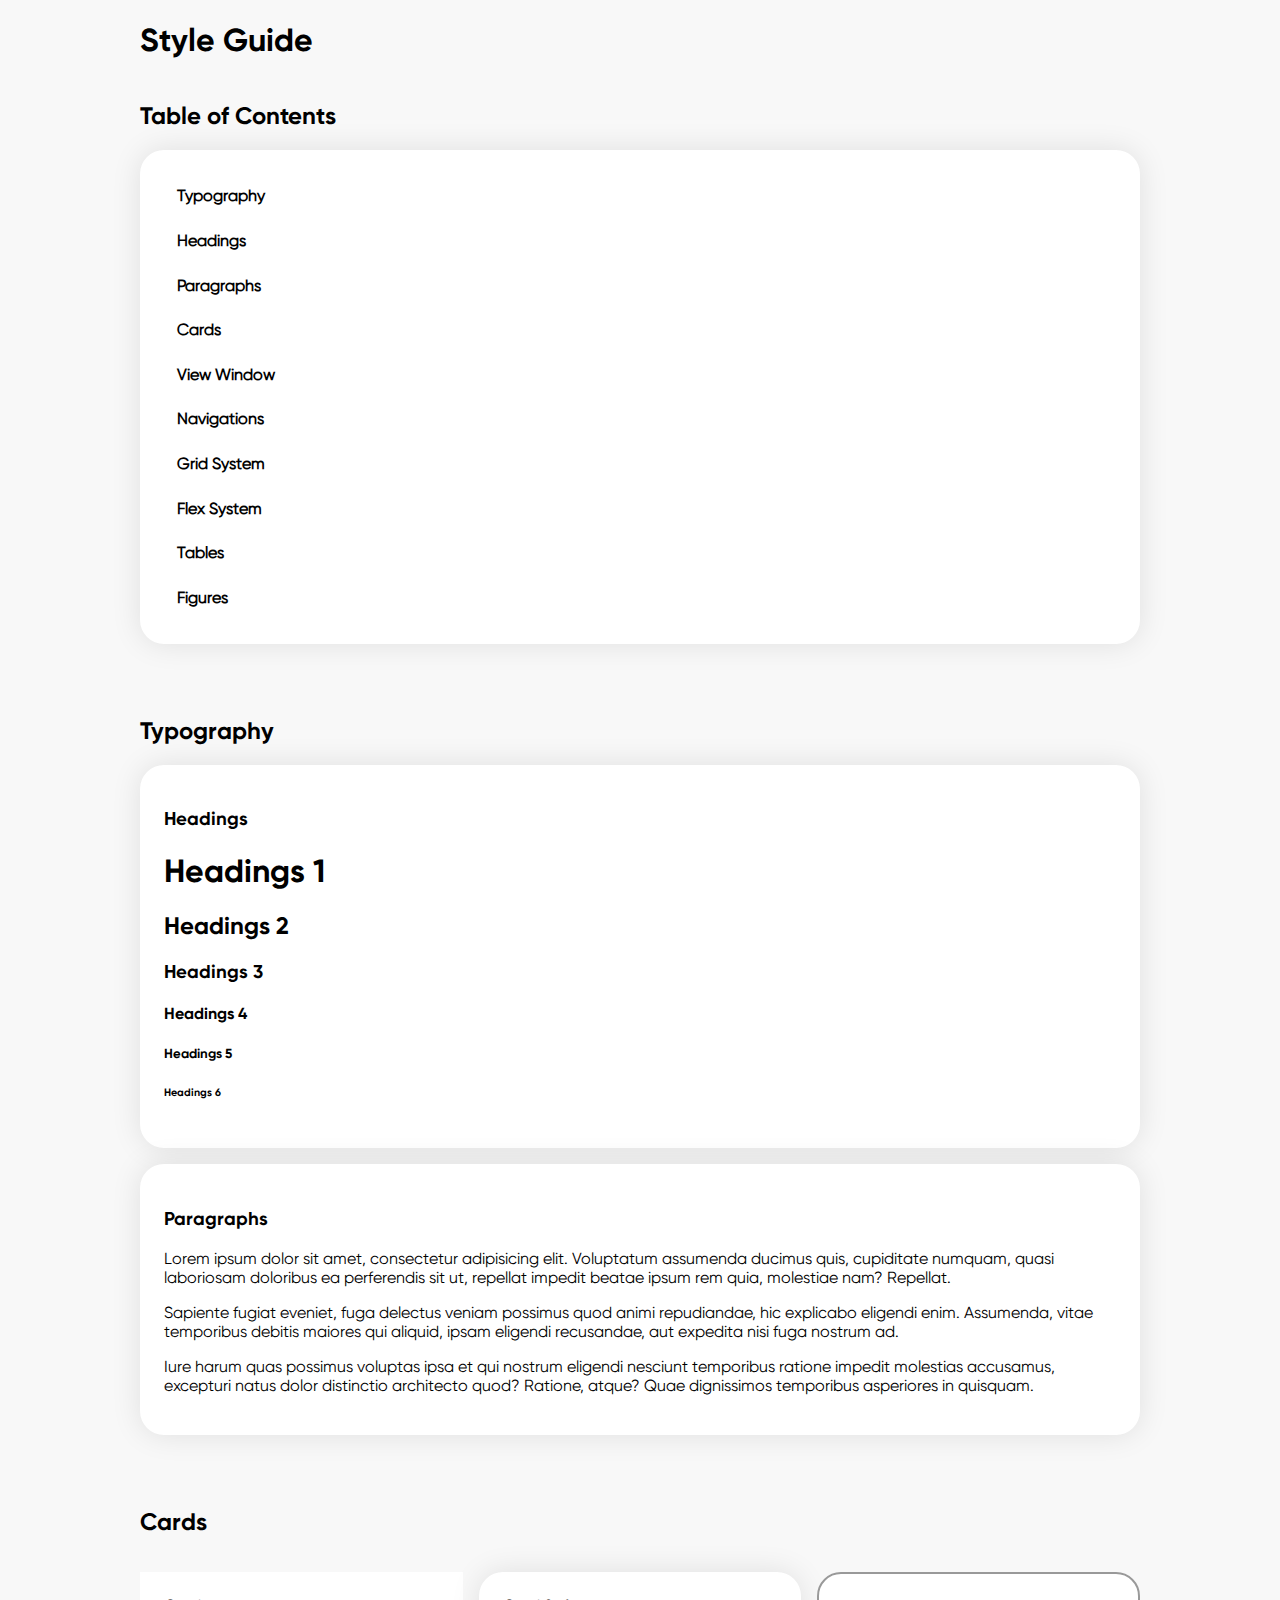
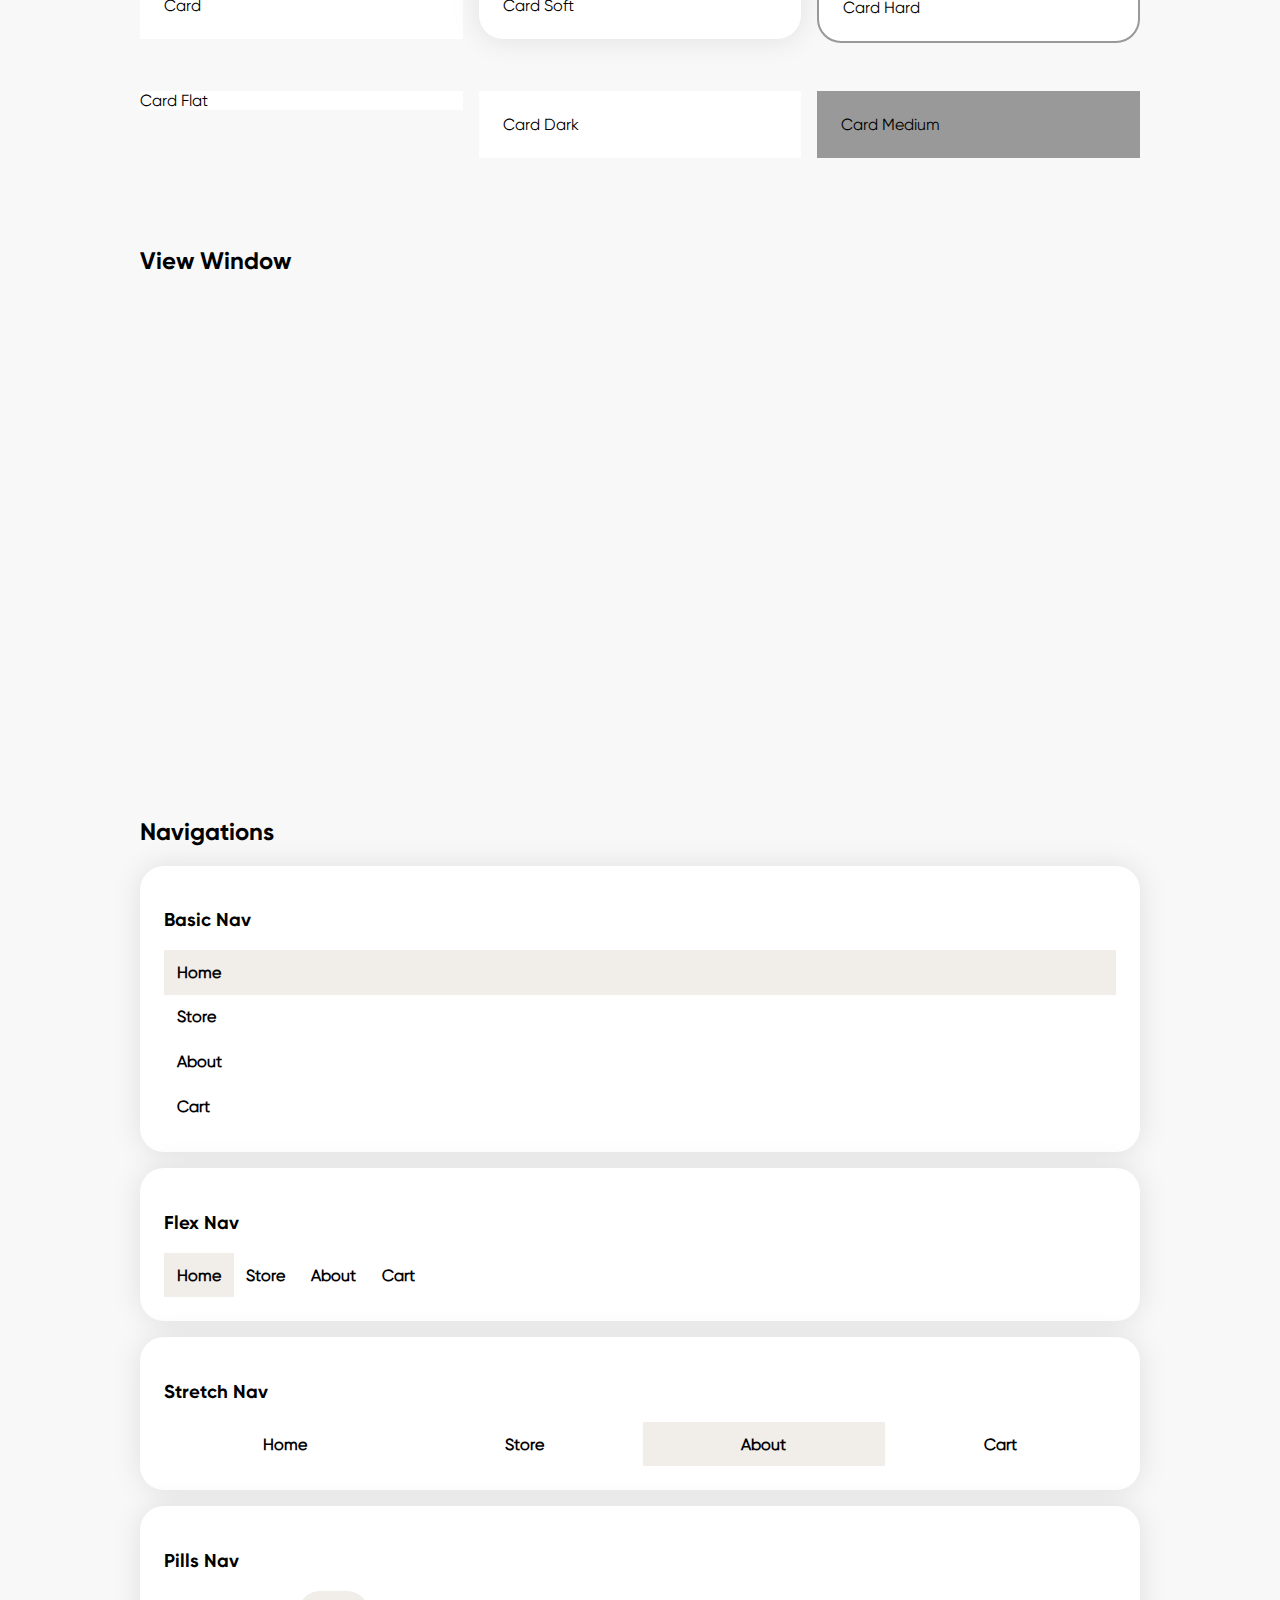
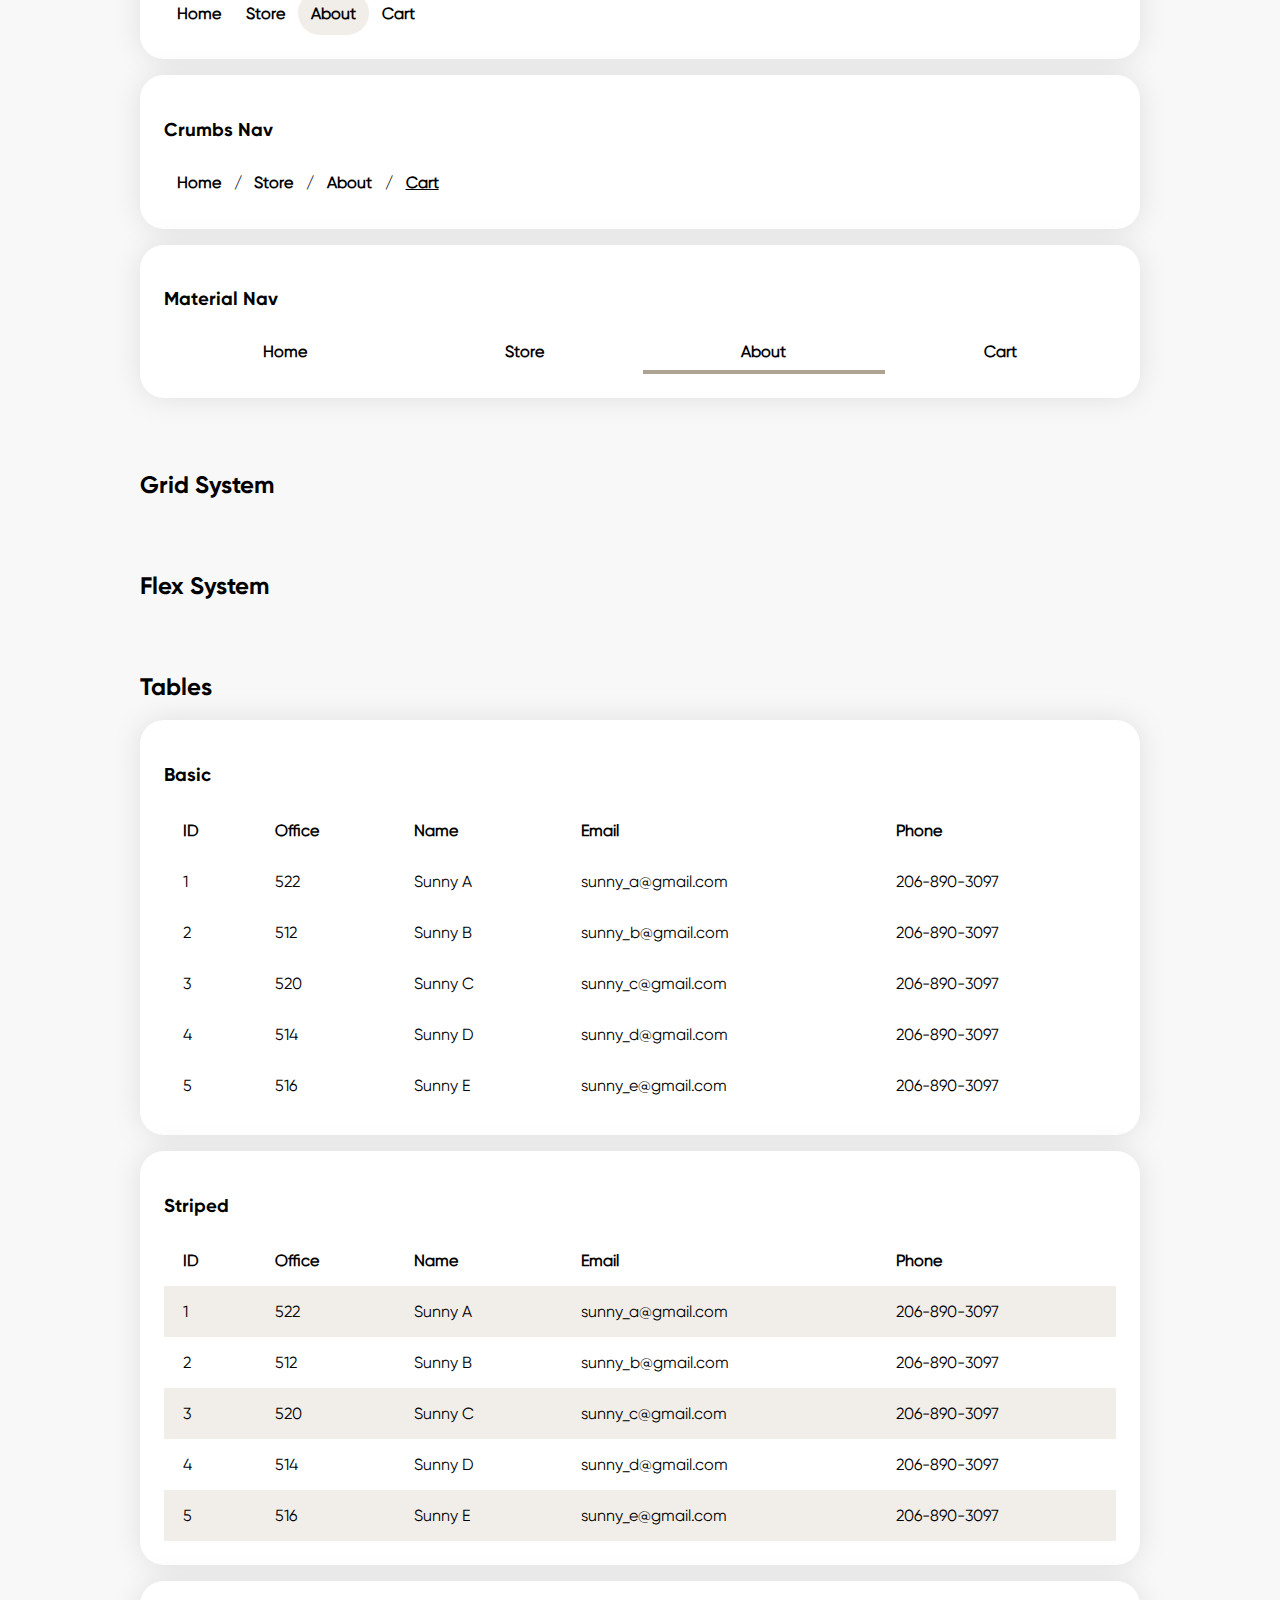
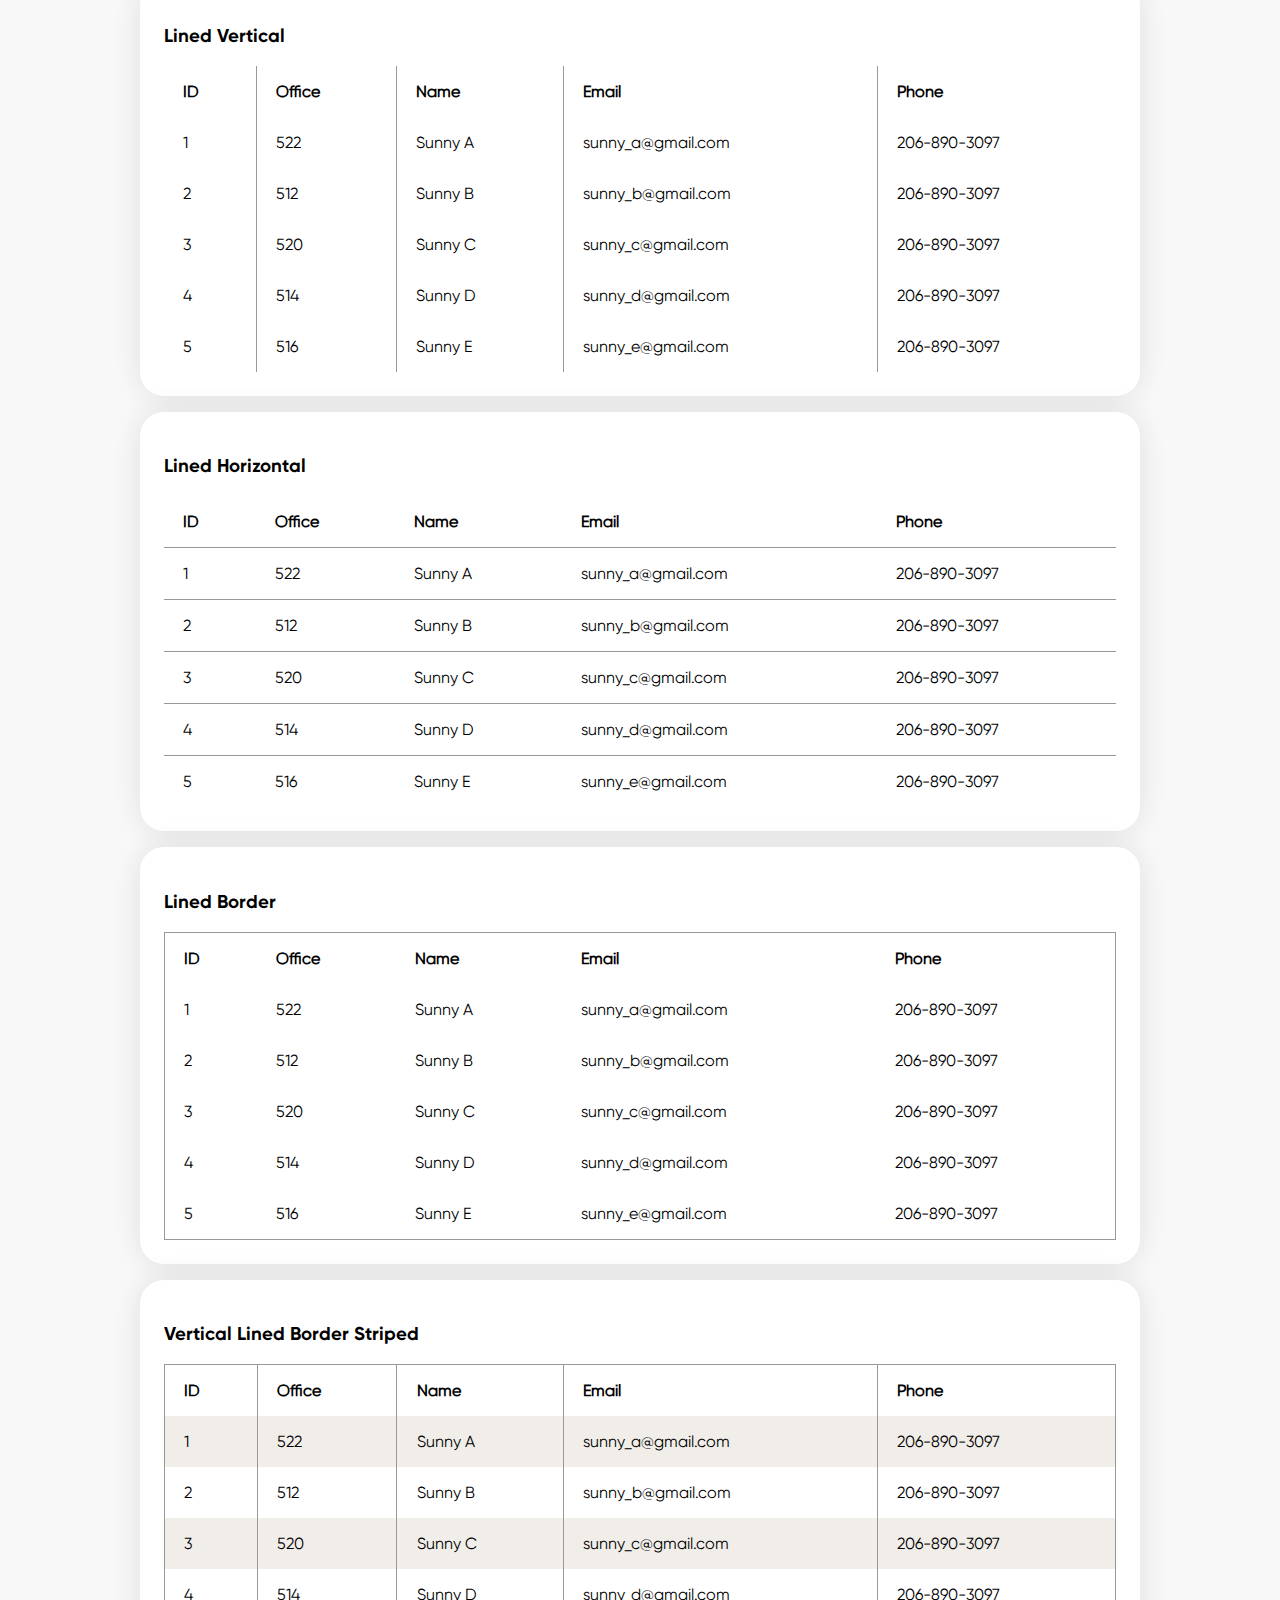
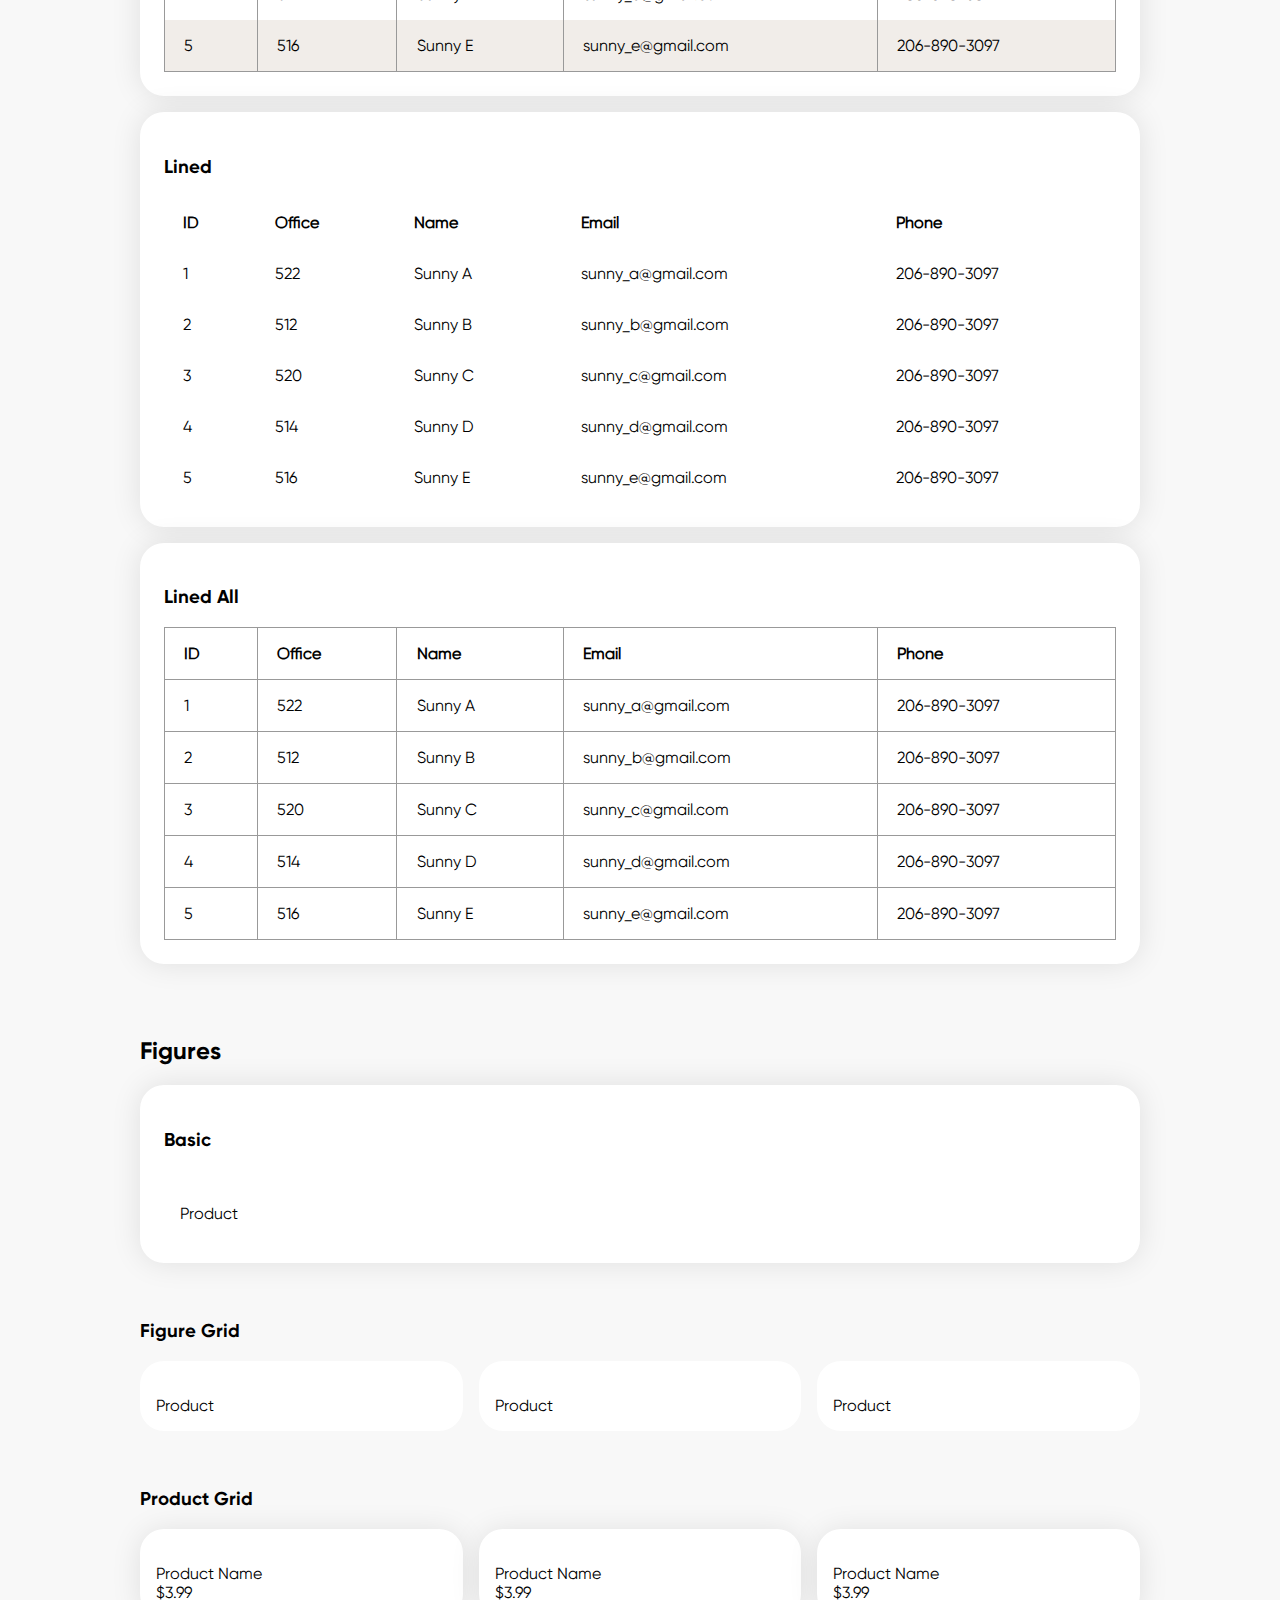
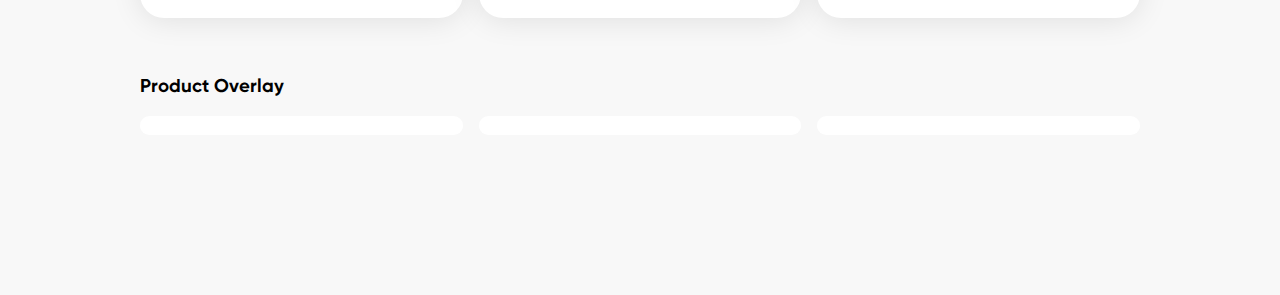
==== styleguide/index.html @ a8aa411f "commit" ====
<!DOCTYPE html>
<html lang="en">
<head>
	<meta charset="UTF-8">
	<meta name="viewport" content="width=device-width, initial-scale=1.0">
	<title>Style Guide</title>
	<link rel="stylesheet" href="../lib/css/gridsystem.css">
	<link rel="stylesheet" href="../lib/css/styleguide.css">
	<link rel="stylesheet" href="../css/storetheme.css">
	
	<script src="https://code.jquery.com/jquery-3.6.0.min.js"></script>
</head>

<body>
	<header>
		<div class="container display-flex">
			<div class="flex-none">
				<h1>Style Guide</h1>
			</div>
			<div class="flex-stretch"></div>
<!-- 			<nav class="nav flex-none"> 
				<ul class="container display-flex">
					<li><a href="#tableofcontents">Table of Contents</a></li>
				</ul>
			</nav> -->
		</div>	
	</header>

	<div class="container" id="tableofcontents">
		<h2>Table of Contents</h2>
		<div class="card soft">
			<nav class="nav">
				<ul>
					<li><a href="#typography">Typography</a>
						<ul>
							<li><a href="#headings">Headings</a></li>
							<li><a href="#paragraphs">Paragraphs</a></li>
						</ul>
					</li>
					<li><a href="#cards">Cards</a></li>
					<li><a href="#viewwindow">View Window</a></li>
					<li><a href="#navigations">Navigations</a></li>
					<li><a href="#gridsystem">Grid System</a></li>
					<li><a href="#flexsystem">Flex System</a></li>
					<li><a href="#tables">Tables</a></li>
					<li><a href="#figures">Figures</a></li>
				</ul>
			</nav>
		</div>
	</div>

	<div class="container" id="typography">
		<h2 class="h2-margin">Typography</h2>
		<div class="card soft" id="headings">
			<h3>Headings</h3>
			<h1>Headings 1</h1>
			<h2>Headings 2</h2>
			<h3>Headings 3</h3>
			<h4>Headings 4</h4>
			<h5>Headings 5</h5>
			<h6>Headings 6</h6>
		</div>
		<div class="card soft" id="paragraphs">
			<h3>Paragraphs</h3>
			<p>Lorem ipsum dolor sit amet, consectetur adipisicing elit. Voluptatum assumenda ducimus quis, cupiditate numquam, quasi laboriosam doloribus ea perferendis sit ut, repellat impedit beatae ipsum rem quia, molestiae nam? Repellat.</p>
			<p>Sapiente fugiat eveniet, fuga delectus veniam possimus quod animi repudiandae, hic explicabo eligendi enim. Assumenda, vitae temporibus debitis maiores qui aliquid, ipsam eligendi recusandae, aut expedita nisi fuga nostrum ad.</p>
			<p>Iure harum quas possimus voluptas ipsa et qui nostrum eligendi nesciunt temporibus ratione impedit molestias accusamus, excepturi natus dolor distinctio architecto quod? Ratione, atque? Quae dignissimos temporibus asperiores in quisquam.</p>
		</div>
	</div>

	<div class="container" id="cards">
		<h2 class="h2-margin">Cards</h2>
		<div class="grid gap">
			<div class="col-xs-12 col-md-4">
				<div class="card">Card</div>
			</div>
			<div class="col-xs-12 col-md-4">
				<div class="card soft">Card Soft</div>
			</div>
			<div class="col-xs-12 col-md-4">
				<div class="card hard">Card Hard</div>
			</div>
			<div class="col-xs-12 col-md-4">
				<div class="card flat">Card Flat</div>
			</div>
			<div class="col-xs-12 col-md-4">
				<div class="card dark">Card Dark</div>
			</div>
			<div class="col-xs-12 col-md-4">
				<div class="card medium">Card Medium</div>
			</div>
		</div>
	</div>

	<div class="container" id="viewwindow">
		<h2 class="h2-margin">View Window</h2>
		<div class="view-window" style="background-image: url(../img/background2.jpg);"></div>
	</div>

	<div class="container" id="navigations">
		<h2 class="h2-margin">Navigations</h2>
		<script>
			const makeNav = (classes='') => {
				const links = ['Home', 'Store', 'About', 'Cart']
				let ran = Math.floor(Math.random()*links.length);
				document.write(`
					<div>
						<nav class="${classes}">
							<ul>
								${links.reduce((r, o, i)=>{
									return r+`<li class="${ran==i?'active':''}"><a href="#">${o}</a></li>`;
									},''

								)}
							</ul>
						</nav>
					</div>	
					`);
				}
		</script>

		<div class="card soft">
			<h3>Basic Nav</h3>
			<script>makeNav('nav')</script>
		</div>
		<div class="card soft">
			<h3>Flex Nav</h3>
			<script>makeNav('nav nav-flex')</script>
		</div>
		<div class="card soft">
			<h3>Stretch Nav</h3>
			<script>makeNav('nav nav-stretch')</script>
		</div>
		<div class="card soft">
			<h3>Pills Nav</h3>
			<script>makeNav('nav nav-pills')</script>
		</div>
		<div class="card soft">
			<h3>Crumbs Nav</h3>
			<script>makeNav('nav nav-crumbs')</script>
		</div>
		<div class="card soft">
			<h3>Material Nav</h3>
			<script>makeNav('nav nav-material')</script>
		</div>
		<script>
			$("#navigations a").on('click',function(e){
				e.preventDefault();
				$(this).closest("li").addClass("active")
					.siblings().removeClass("active");
			})
		</script>
	</div>

	<div class="container" id="gridsystem">
		<h2 class="h2-margin">Grid System</h2>
	</div>

	<div class="container" id="flexsystem">
		<h2 class="h2-margin">Flex System</h2>
	</div>

	<div class="container" id="tables">
		<script>
			const makeTable = (classes='') => {
				const head = ['ID', 'Office', 'Name', 'Email', 'Phone'];
				const body = [
								['522', 'Sunny A', 'sunny_a@gmail.com', '206-890-3097'], 
								['512', 'Sunny B', 'sunny_b@gmail.com', '206-890-3097'], 
								['520', 'Sunny C', 'sunny_c@gmail.com', '206-890-3097'], 
								['514', 'Sunny D', 'sunny_d@gmail.com', '206-890-3097'], 
								['516', 'Sunny E', 'sunny_e@gmail.com', '206-890-3097']
				];
				document.write(`
						<table class="${classes}">
							<thead><tr>${head.reduce((r,o)=>r+`<th>${o}</th>`,'')}</tr></thead>
							<tbody>${body.reduce((r,o,i)=>r+
								`<tr>${
									[i+1,...o].reduce((r,o)=>r+`<td>${o}</td>`,'')
								}</tr>`, ''
								)}</tbody>
						</table>
					`);
			}
		</script>
		<h2 class="h2-margin">Tables</h2>
		<div class="card soft">
			<h3>Basic</h3>
			<script>makeTable('table')</script>
		</div>
		<div class="card soft">
			<h3>Striped</h3>
			<script>makeTable('table striped')</script>
		</div>
		<div class="card soft">
			<h3>Lined Vertical</h3>
			<script>makeTable('table lined vertical')</script>
		</div>
		<div class="card soft">
			<h3>Lined Horizontal</h3>
			<script>makeTable('table lined horizontal')</script>
		</div>
		<div class="card soft">
			<h3>Lined Border</h3>
			<script>makeTable('table lined border')</script>
		</div>
		<div class="card soft">
			<h3>Vertical Lined Border Striped</h3>
			<script>makeTable('table vertical lined border striped')</script>
		</div>
		<div class="card soft">
			<h3>Lined</h3>
			<script>makeTable('table lined')</script>
		</div>
		<div class="card soft">
			<h3>Lined All</h3>
			<script>makeTable('table lined all')</script>
		</div>
	</div>

	<div class="container" id="figures">
		<h2 class="h2-margin">Figures</h2>
		<div class="card soft">
			<h3>Basic</h3>
			<figure class="figure">
				<img src="https://via.placeholder.com/400x400?text=product" alt="">
				<figcaption>Product</figcaption>
			</figure>
		</div>
 
		<h3 class="h3-margin">Figure Grid</h3>
		<div class="grid gap">
			<div class="col-xs-12 col-md-4">
				<figure class="figure">
				<img src="https://via.placeholder.com/400x400?text=product" alt="">
				<figcaption>Product</figcaption>
			</figure>
			</div>

			<div class="col-xs-12 col-md-4">
				<figure class="figure">
				<img src="https://via.placeholder.com/400x400?text=product" alt="">
				<figcaption>Product</figcaption>
			</figure>
			</div>

			<div class="col-xs-12 col-md-4">
				<figure class="figure">
				<img src="https://via.placeholder.com/400x400?text=product" alt="">
				<figcaption>Product</figcaption>
			</figure>
			</div>
		</div>

		<h3 class="h3-margin">Product Grid</h3>
		<div class="grid gap">
			<div class="col-xs-12 col-md-4">
				<figure class="figure product">
					<img src="https://via.placeholder.com/400x400?text=product" alt="">
					<figcaption>
						<div>Product Name</div>
						<div>$3.99</div>
					</figcaption>
				</figure>
			</div>
			<div class="col-xs-12 col-md-4">
				<figure class="figure product">
					<img src="https://via.placeholder.com/400x400?text=product" alt="">
					<figcaption>
						<div>Product Name</div>
						<div>$3.99</div>
					</figcaption>
				</figure>
			</div>
			<div class="col-xs-12 col-md-4">
				<figure class="figure product">
					<img src="https://via.placeholder.com/400x400?text=product" alt="">
					<figcaption>
						<div>Product Name</div>
						<div>$3.99</div>
					</figcaption>
				</figure>
			</div>
		</div>

		<h3 class="h3-margin">Product Overlay</h3>
		<div class="grid gap">
			<div class="col-xs-12 col-md-4">
				<figure class="figure product-overlay">
					<img src="https://via.placeholder.com/400x400?text=product" alt="">
					<figcaption>
						<div>
							<div>Product Name</div>
							<div>$3.99</div>
						</div>
					</figcaption>
				</figure>
			</div>

			<div class="col-xs-12 col-md-4">
				<figure class="figure product-overlay">
					<img src="https://via.placeholder.com/400x400?text=product" alt="">
					<figcaption>
						<div>
							<div>Product Name</div>
							<div>$3.99</div>
						</div>
					</figcaption>
				</figure>
			</div>

			<div class="col-xs-12 col-md-4">
				<figure class="figure product-overlay">
					<img src="https://via.placeholder.com/400x400?text=product" alt="">
					<figcaption>
						<div>
							<div>Product Name</div>
							<div>$3.99</div>
						</div>
					</figcaption>
				</figure>
			</div>
		</div>

	</div>





</body>

</html>
---- lib/css/gridsystem.css ----
.grid {
	display: grid;
	grid-column: grid;
	grid-template-columns: repeat(12, 1fr);
}
	.grid.ten {
		grid-template-columns: repeat(10, 1fr);
	}
.grid.gap {
	--grid-gap: 1em;
	grid-gap: var(--grid-gap);
	gap: var(--grid-gap);
}

.card .grid > * {
	border: 1px solid black;
	padding: 1em;
}
.card .grid > .grid {
	padding: 0;
	border: none;
}
@media(min-width: 0) {
	.gap.xs-large {--grid-gap: 2em}
	.gap-xs-medium {--grid-gap: 1em}
	.gap.xs-small {--column-gap: 0.5em}

	.col-xs-0 {display: none;}
	.col-xs-1 {grid-column: span 1;}
	.col-xs-2 {grid-column: span 2;}
	.col-xs-3 {grid-column: span 3}
	.col-xs-4 {grid-column: span 4;}
	.col-xs-5 {grid-column: span 5;}
	.col-xs-6 {grid-column: span 6;}
	.col-xs-7 {grid-column: span 7;}
	.col-xs-8 {grid-column: span 8;}
	.col-xs-9 {grid-column: span 9;}
	.col-xs-10 {grid-column: span 10;}
	.col-xs-11 {grid-column: span 11;}
	.col-xs-12 {grid-column: span 12;}
}
@media(min-width: 380px) {
	.gap.sm-large {--grid-gap: 2em}
	.gap-sm-medium {--grid-gap: 1em}
	.gap.sm-small {--column-gap: 0.5em}

	.col-sm-0 {display: none;}
	.col-sm-1 {grid-column: span 1;}
	.col-sm-2 {grid-column: span 2;}
	.col-sm-3 {grid-column: span 3}
	.col-sm-4 {grid-column: span 4;}
	.col-sm-5 {grid-column: span 5;}
	.col-sm-6 {grid-column: span 6;}
	.col-sm-7 {grid-column: span 7;}
	.col-sm-8 {grid-column: span 8;}
	.col-sm-9 {grid-column: span 9;}
	.col-sm-10 {grid-column: span 10;}
	.col-sm-11 {grid-column: span 11;}
	.col-sm-12 {grid-column: span 12;}
}
@media(min-width: 550px) {
	.gap.md-large {--grid-gap: 2em}
	.gap-md-medium {--grid-gap: 1em}
	.gap.md-small {--column-gap: 0.5em}

	.col-md-0 {display: none;}
	.col-md-1 {grid-column: span 1;}
	.col-md-2 {grid-column: span 2;}
	.col-md-3 {grid-column: span 3}
	.col-md-4 {grid-column: span 4;}
	.col-md-5 {grid-column: span 5;}
	.col-md-6 {grid-column: span 6;}
	.col-md-7 {grid-column: span 7;}
	.col-md-8 {grid-column: span 8;}
	.col-md-9 {grid-column: span 9;}
	.col-md-10 {grid-column: span 10;}
	.col-md-11 {grid-column: span 11;}
	.col-md-12 {grid-column: span 12;}
}
@media(min-width: 900px) {
	.gap.lg-large {--grid-gap: 2em}
	.gap-lg-medium {--grid-gap: 1em}
	.gap.lg-small {--column-gap: 0.5em}

	.col-lg-0 {display: none;}
	.col-lg-1 {grid-column: span 1;}
	.col-lg-2 {grid-column: span 2;}
	.col-lg-3 {grid-column: span 3}
	.col-lg-4 {grid-column: span 4;}
	.col-lg-5 {grid-column: span 5;}
	.col-lg-6 {grid-column: span 6;}
	.col-lg-7 {grid-column: span 7;}
	.col-lg-8 {grid-column: span 8;}
	.col-lg-9 {grid-column: span 9;}
	.col-lg-10 {grid-column: span 10;}
	.col-lg-11 {grid-column: span 11;}
	.col-lg-12 {grid-column: span 12;}
}
@media(min-width: 1200px) {
	.gap.xl-large {--grid-gap: 2em}
	.gap-xl-medium {--grid-gap: 1em}
	.gap.xl-small {--column-gap: 0.5em}

	.col-xl-0 {display: none;}
	.col-xl-1 {grid-column: span 1;}
	.col-xl-2 {grid-column: span 2;}
	.col-xl-3 {grid-column: span 3}
	.col-xl-4 {grid-column: span 4;}
	.col-xl-5 {grid-column: span 5;}
	.col-xl-6 {grid-column: span 6;}
	.col-xl-7 {grid-column: span 7;}
	.col-xl-8 {grid-column: span 8;}
	.col-xl-9 {grid-column: span 9;}
	.col-xl-10 {grid-column: span 10;}
	.col-xl-11 {grid-column: span 11;}
	.col-xl-12 {grid-column: span 12;}
}
---- lib/css/styleguide.css ----
/* CSS RESET */
:root {
	--color-neutral-light: #eee;
	--color-neutral-medium: #999;
	--color-neutral-dark: #555;

	--color-main-light: #F1EDE9;
	--color-main-medium: #AEA392;
	--color-main-dark: #29282D;

	--color-black: #000;
	--color-white: #fff;

	--header-height: 3rem;
	--spacing: 1rem;

	--font-regular: "Gilroy Regular", Arial, sans-serif;
	--font-medium: "Gilroy Medium", Arial, sans-serif;
	--font-bold: "Gilroy Bold", Arial, sans-serif;
}
@font-face {
    font-family: "Gilroy Bold";
    src: url("../../fonts/gilroy/gilroy_bold.otf"); 
}
@font-face {
    font-family: "Gilroy Medium";
    src: url("../../fonts/gilroy/gilroy_medium.otf"); 
}
@font-face {
    font-family: "Gilroy Regular";
    src: url("../../fonts/gilroy/gilroy_regular.otf"); 
}
*, *::after, *::before { 
	box-sizing: border-box;
}
body {
	margin: 0 0 10em 0;
	font-size: 100%;
	font-family: var(--font-regular);
}

h1, h2, h3, h4, h5, h6 {
	font-family: var(--font-bold);
}

.h2-margin {
	margin-top: 3em;
}

.h3-margin {
	margin-top: 3em;
}

a {
	color: inherit;
	font-weight: 700;
	text-decoration: none;
}
a:hover {
	text-decoration: underline;
}

/* LAYOUT CLASSES */

.text-center {
	text-align: center;
}

.container {
	width: 1000px;
	margin-right: auto;
	margin-left: auto;
}
.display-flex {
	display: flex;
}
.display-inline-flex {
	display: inline-flex;
}
.display-block {
	display: block;
}
.display-inline-block {
	display: inline-block;
}
.flex-strectch {
	flex: 1 1 auto;
}
.flex-none {
	flex: none;
}
.flex-align-center {
	align-items: center;
}
.flex-justify-center {
	justify-content: center;
}
.nav ul li a {
	padding: 0.8em;
}
#tableofcontents nav ul li a {
	border-radius: 2em;
}
.last-paragraph {
	margin-bottom: 3em;
}

/* SMALL CLASSES */

.media-image {
	max-width: 100%;
	vertical-align: text-bottom;
}


/* COMPONENTS */

.nav ul {
	list-style: none;
	margin-top: 0;
	margin-bottom: 0;
	padding-left: 0;
}
	.nav a {
		display: block;
		padding: 0.2em 0.5em;
	}
	.nav a:hover {
		background-color: var(--color-main-medium);
		color: var(--color-white);
		text-decoration: none;
	}
	.nav .active a {
		background-color: var(--color-main-light);
		color: inherit;
	}
.nav-material ul,
.nav-crumbs ul,
.nav-stretch ul,
.nav-pills ul,
.nav-flex ul {
	display: flex;
}
.nav-material li,
.nav-stretch li {
	flex: 1 1 auto;
	text-align: center;
}
.nav-pills a {
	border-radius: 2em;
	padding: 0.5em 1em;
}
.nav-crumbs a {
	display: inline-block;
}
.nav-crumbs .active a ,
.nav-crumbs a:hover {
	background-color: transparent;
	color: inherit;
	text-decoration: underline;
}
.nav-crumbs li:not(:first-child)::before {
	content: '/';
}
.nav-material a {
	padding: 0..5em 1em;
	position: relative;
}
.nav-material .active a {
	background-color: transparent;
	color: inherit;
}
.nav-material a:hover {
	background-color: var(--color-main-light);
	color: inherit;
}
.nav-material a::after {
	content: '';
	position: absolute;
	bottom: 0;
	left: 0;
	width: 100%;
	height: 0;
	background-color: var(--color-main-medium);
	transition: all 0.3s;
}
.nav-material .active a::after {
	height: 4px;
}

.navbar {
	background-color: var(--color-neutral-dark);
	color: var(--color-white);
	line-height: var(--header-height);
}
	.navbar h1 {
		font-size: 1em;
		margin: 0;
		font-family: var(--font-bold);
	}
	.navbar a {
		padding: 0 0.5em;
	}

/* CARD */

.card {
	background-color: var(--color-white);
	margin-top: 1em;
	margin-bottom: 1em;
	padding: 1.5em;
	overflow: hidden;
	position: relative;
}	
	.card.soft {
		box-shadow: 0 0 30px rgba(0, 0, 0, 0.1);
		border-radius: 1.5em;
	}
	.card.hard {
		border: 2px solid var(--color-neutral-medium);
		border-radius: 1.5em;
	}
	.card.medium {
		background-color: var(--color-neutral-medium);
	}
	.card.flat {
		padding: 0;
	}
.view-window {
	height: 50vh;
	position: relative;
	overflow: hidden;
	background-size: cover;
	background-position: center;
	background-attachment: fixed;
	border-radius: 1.5em;
}
.table {
	width: 100%;
	border-collapse: collapse;
}
.table th,
.table td {
	text-align: left;
	padding: 1em 1.2em;
}
.table.striped tbody tr:nth-child(odd) {
	background-color: var(--color-main-light);
}
.table.lined.all th:not(:first-child),
.table.lined.all td:not(:first-child),
.table.lined.vertical th:not(:first-child),
.table.lined.vertical td:not(:first-child) {
	border-left: 1px solid var(--color-neutral-medium);
}
.table.lined.all tbody tr, 
.table.lined.horizontal tbody tr {
	border-top: 1px solid var(--color-neutral-medium);
}
.table.lined.all,
.table.lined.border {
	border: 1px solid var(--color-neutral-medium);
}

.figure {
	margin: 0;
	background-color: var(--color-white);
	border-radius: 1.5em;
}
.figure img {
	width: 100%;
	vertical-align: text-bottom;
	border-top-left-radius: 1.5em;
	border-top-right-radius: 1.5em;
}
.figure figcaption {
	padding: 1em;
}
---- css/storetheme.css ----
:root {
	--color-offwhite: #F8F8F8;
	--color-brown-dark: #29282D;
	--color-brown-medium: #625C60;
	--color-brown-light: #AEA392;

	--font-regular: "Gilroy Regular", Arial, sans-serif;
	--font-medium: "Gilroy Medium", Arial, sans-serif;
	--font-bold: "Gilroy Bold", Arial, sans-serif;
}
* {
	font-family: var(--font-regular);
}

body {
	background-color: var(--color-offwhite);
}

@media(max-width: 810px) {
.container {
	padding-left: 1em;
	padding-right: 1em;
}
.navbar h1 {
	padding-left: 0.5em;
}
}

@media(max-width: 400px) {
.navbar .display-flex {
	display: block;
}
.navbar .nav li {
	line-height: 1.5em;
}
}

.figure.product {
	border-radius: 1.5em;
	box-shadow: 0 2px 30px rgba(0, 0, 0, 0.1);
	overflow: hidden;
}

.product-overlay {
	position: relative;
	overflow: hidden;
	border-radius: 1.5em;
}

.product-overlay figcaption {
	position: absolute;
	top: 0;
	left: 0;
	width: 100%;
	height: 100%;
	background-color: rgba(0, 0, 0, 0.5);
	opacity: 0;
	transition: all 0.3s;
	display: flex;
	align-items: center;
	justify-content: center;
	flex-direction: column;
	padding: 0;
	color: var(--color-white);
}

.product-overlay:hover figcaption {
	opacity: 1;
}

.product-overlay .caption-body {
	background-color: #fff;
	border-radius: 0.5em;
	padding: 1em;
	transform: translateY(2em);
	transition: all 0.3s;
}

.product-overlay:hover .caption-body {
	transform: translateY(0);
}

.product-overlay img {
	transform: scale(1,1);
	transition: all 0.3s;
}

.product-overlay:hover img {
	transform: scale(1.4,1.4);
}

@media(max-width: 600px) {
.product-overlay figcaption {
	position: relative;
	display: block;
	top: initial;
	left: initial;
	width: 100%;
	height: initial;
	opacity: 1;
	background-color: initial;
}
.product-overlay .caption-body {
	transform: none;
	padding: 0;
}	
}
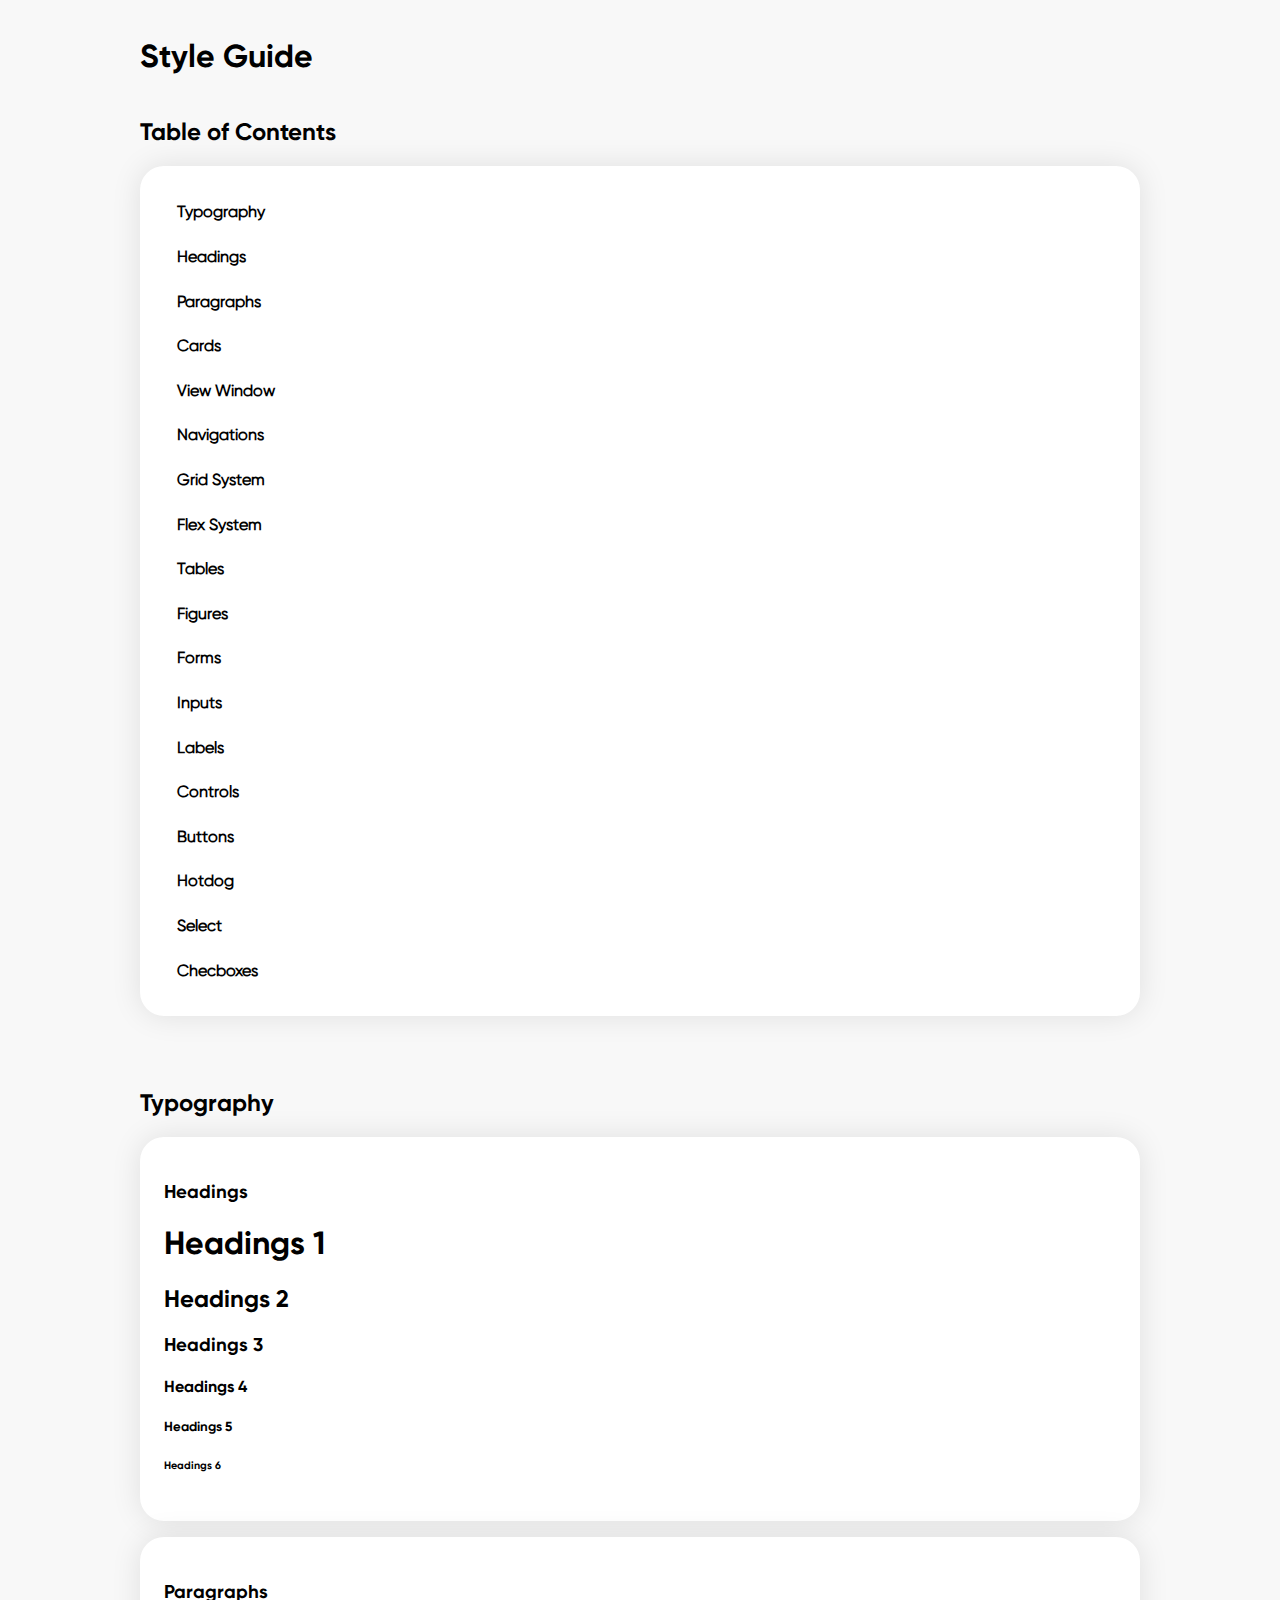
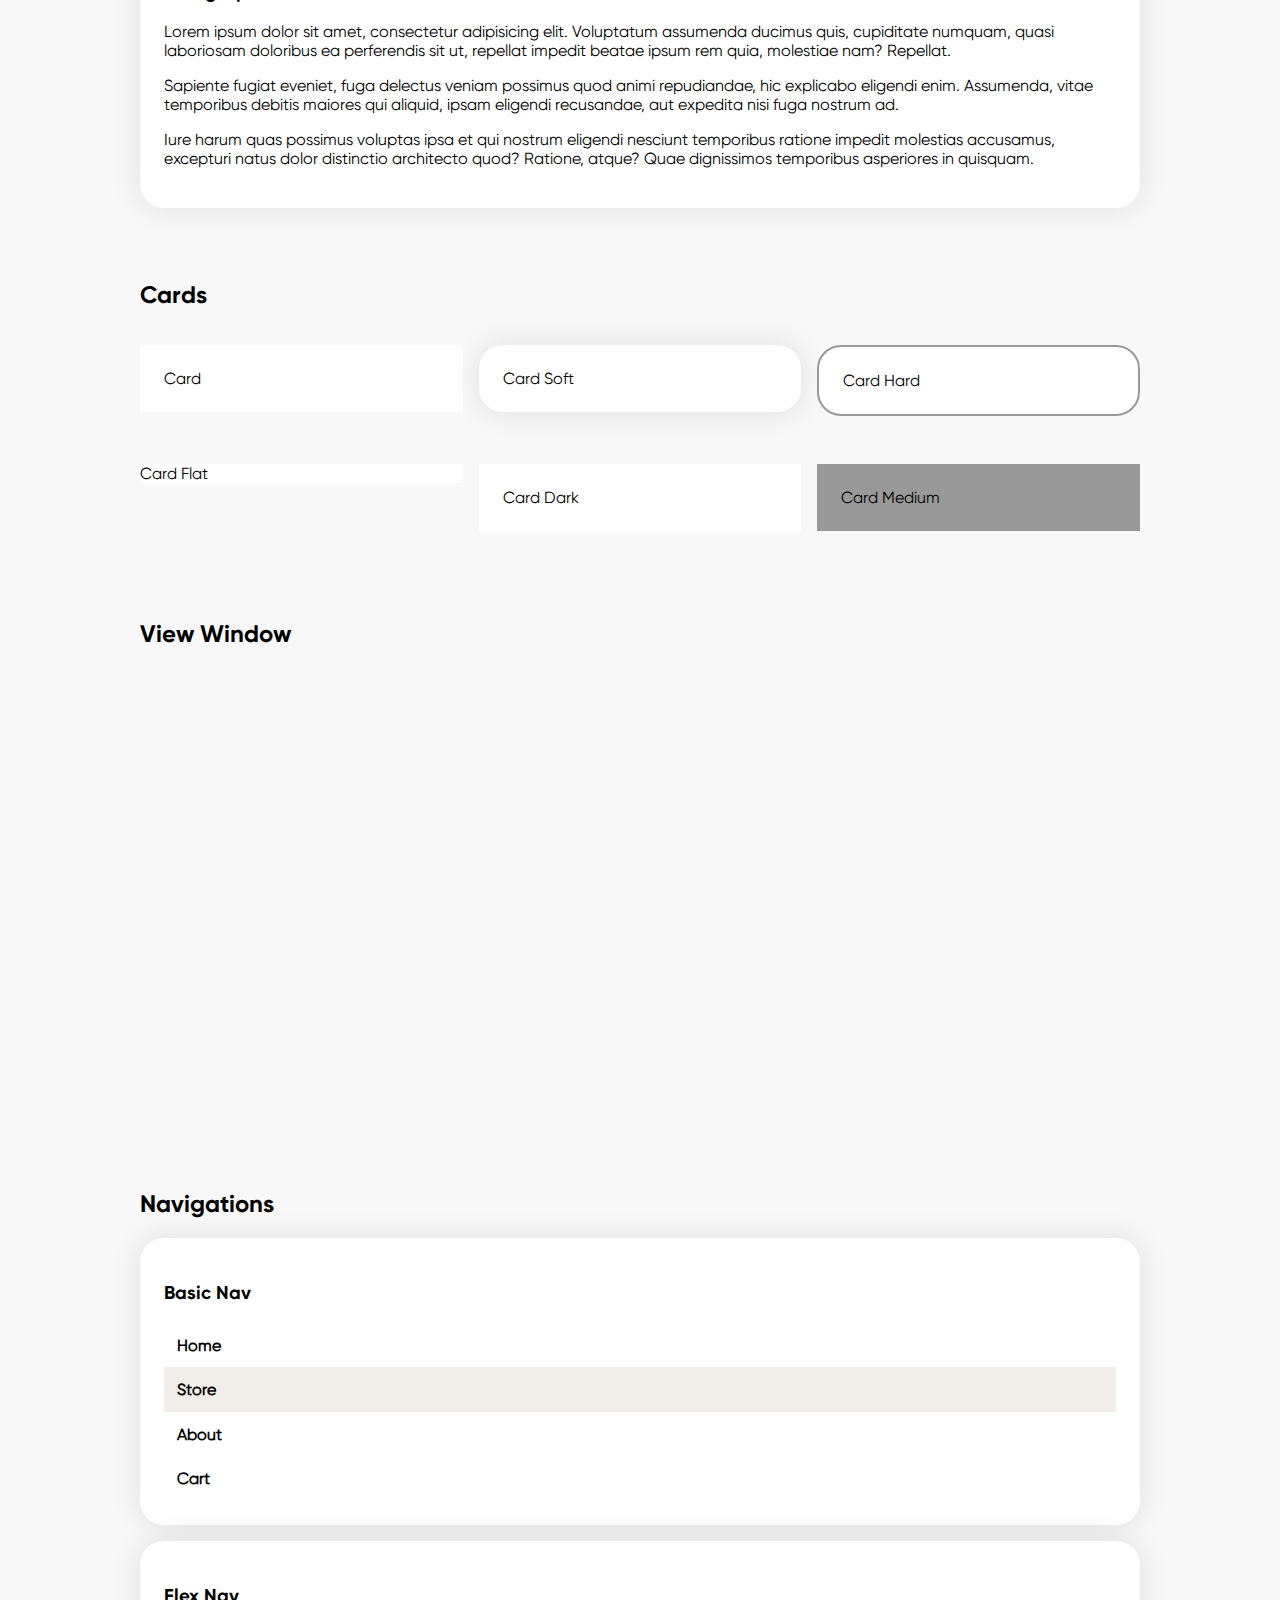
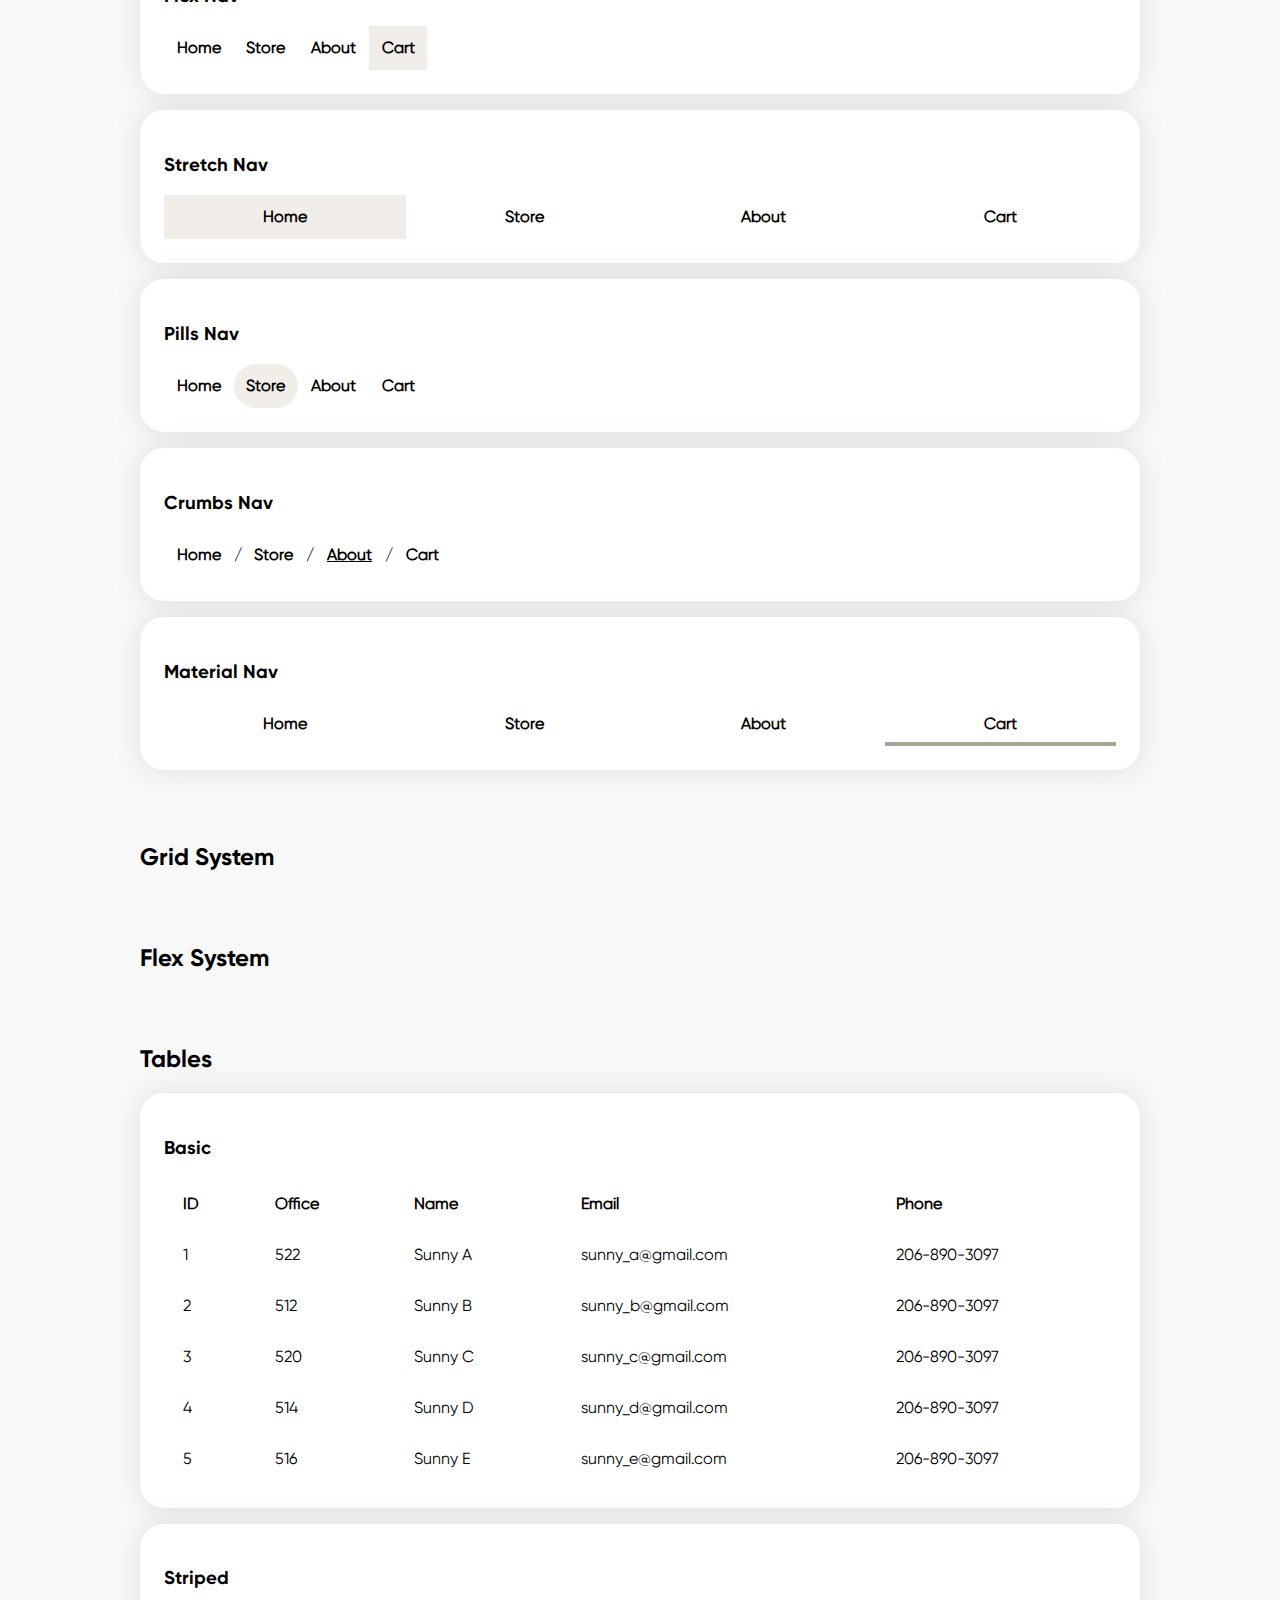
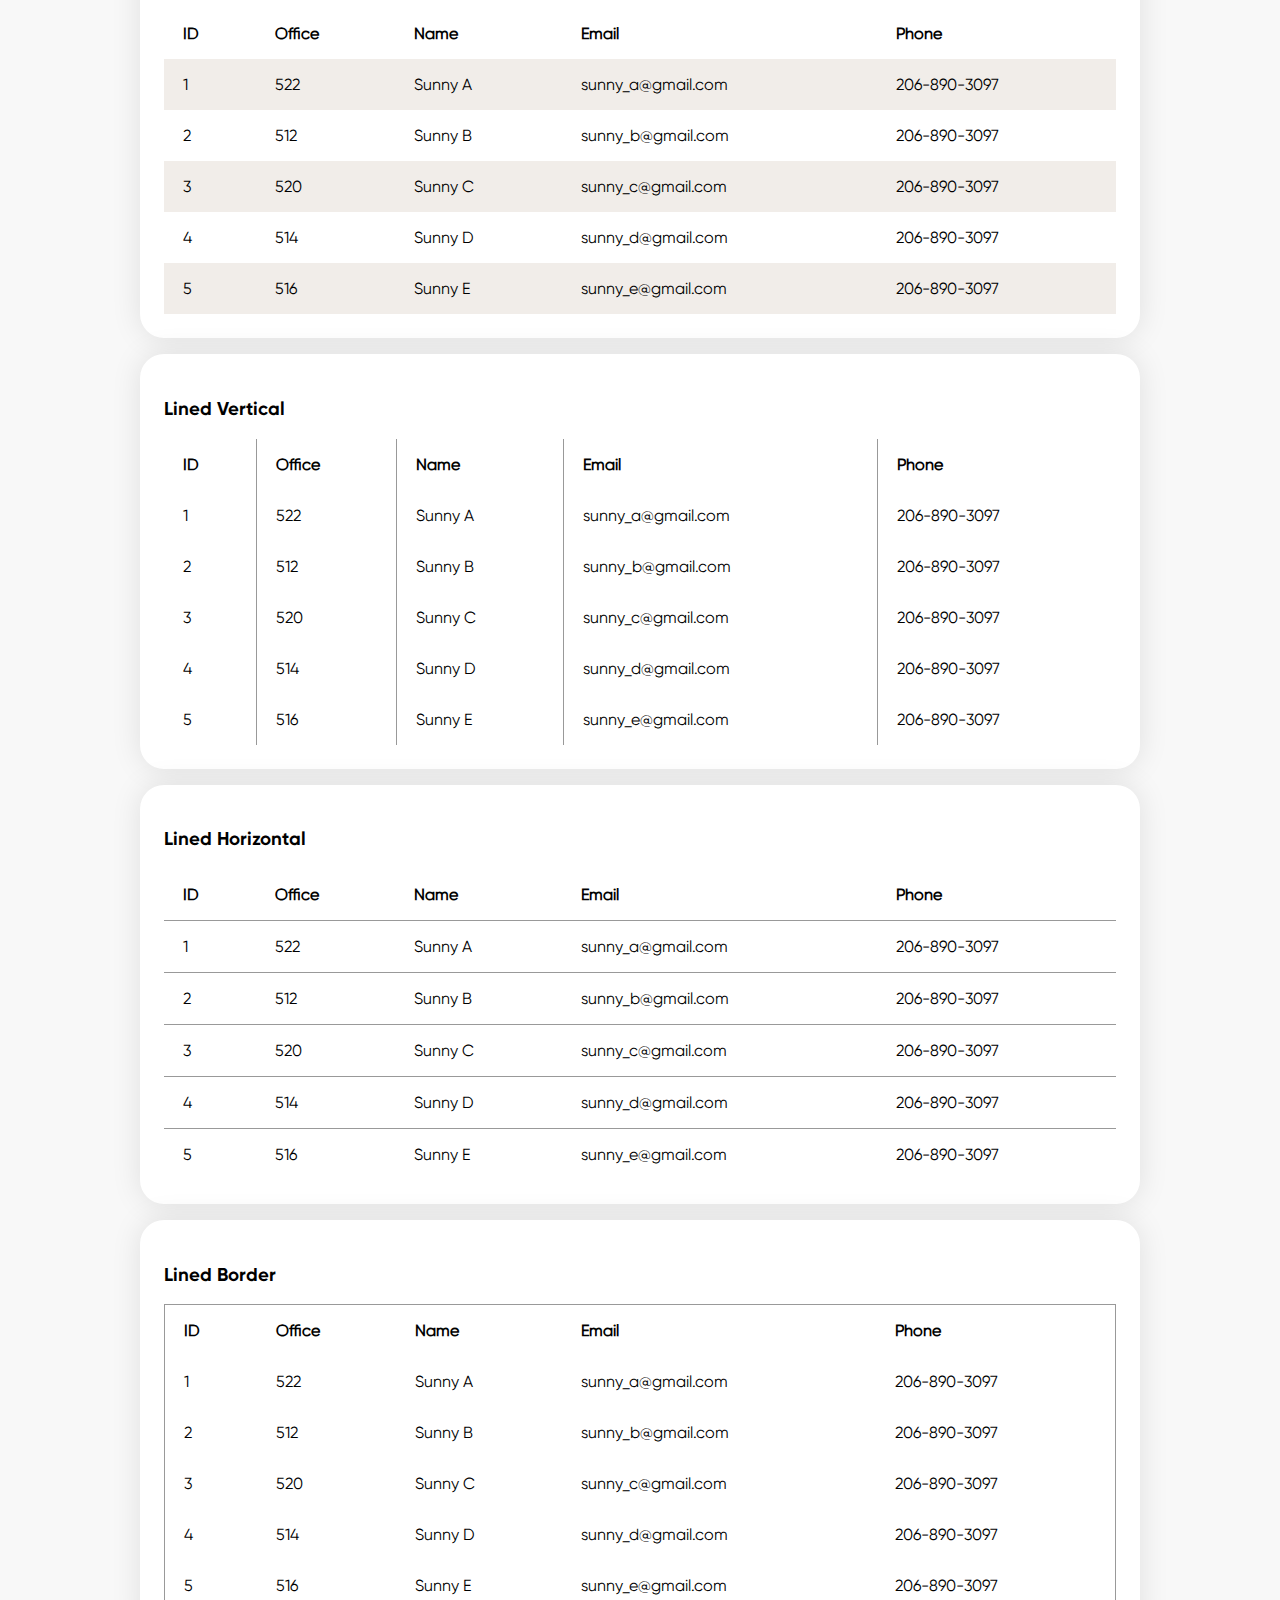
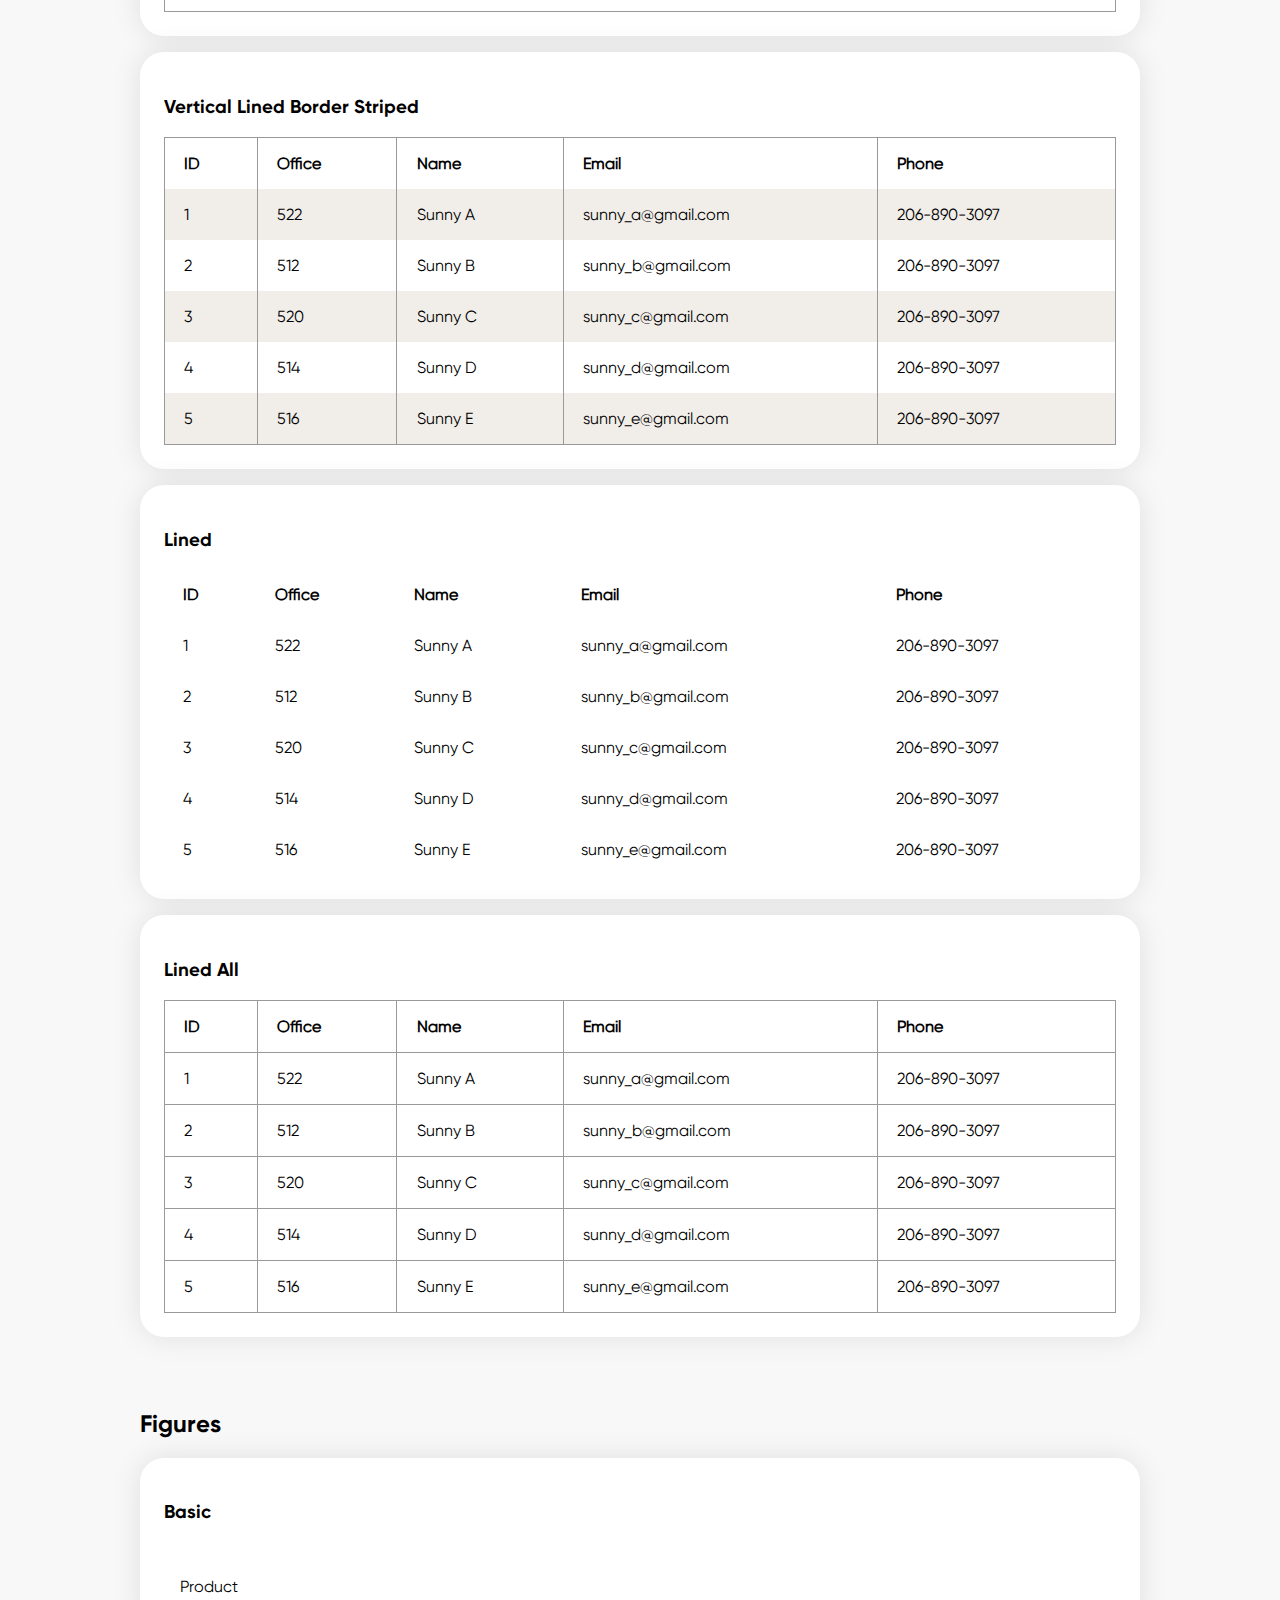
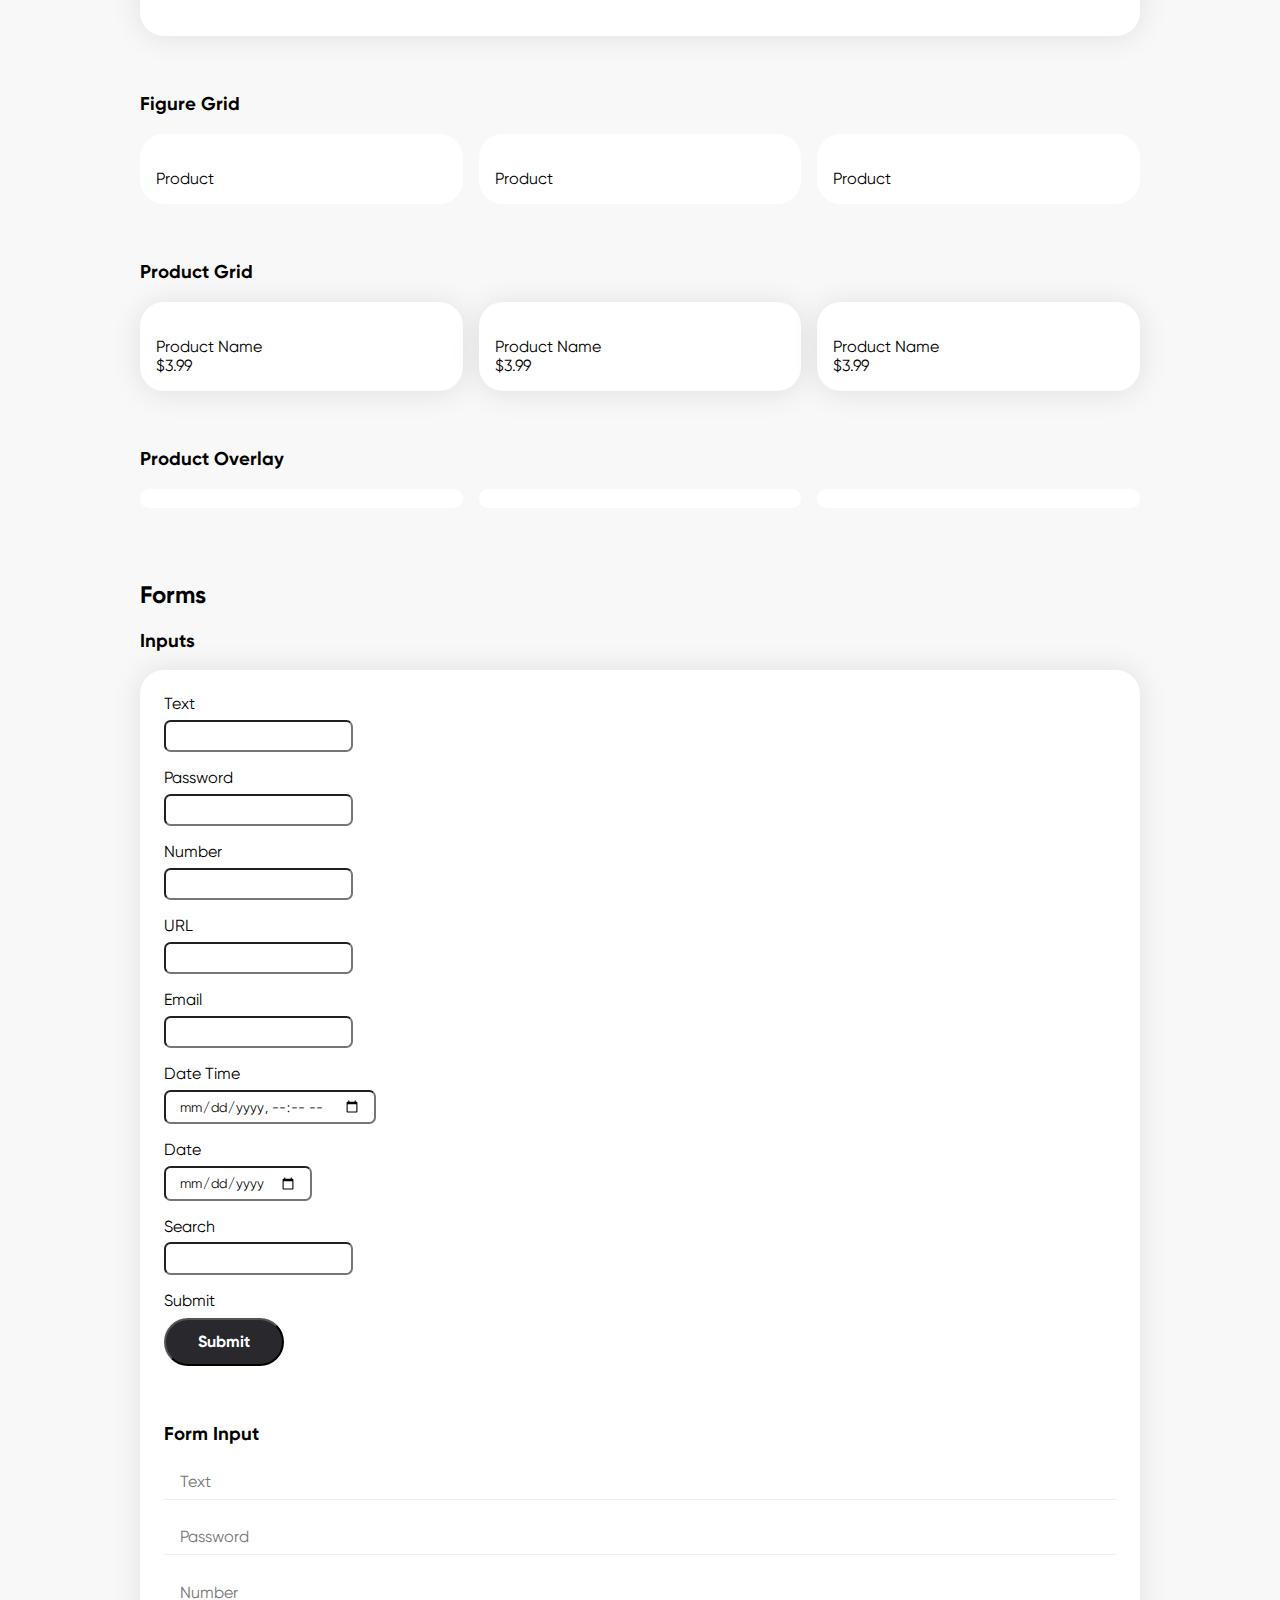
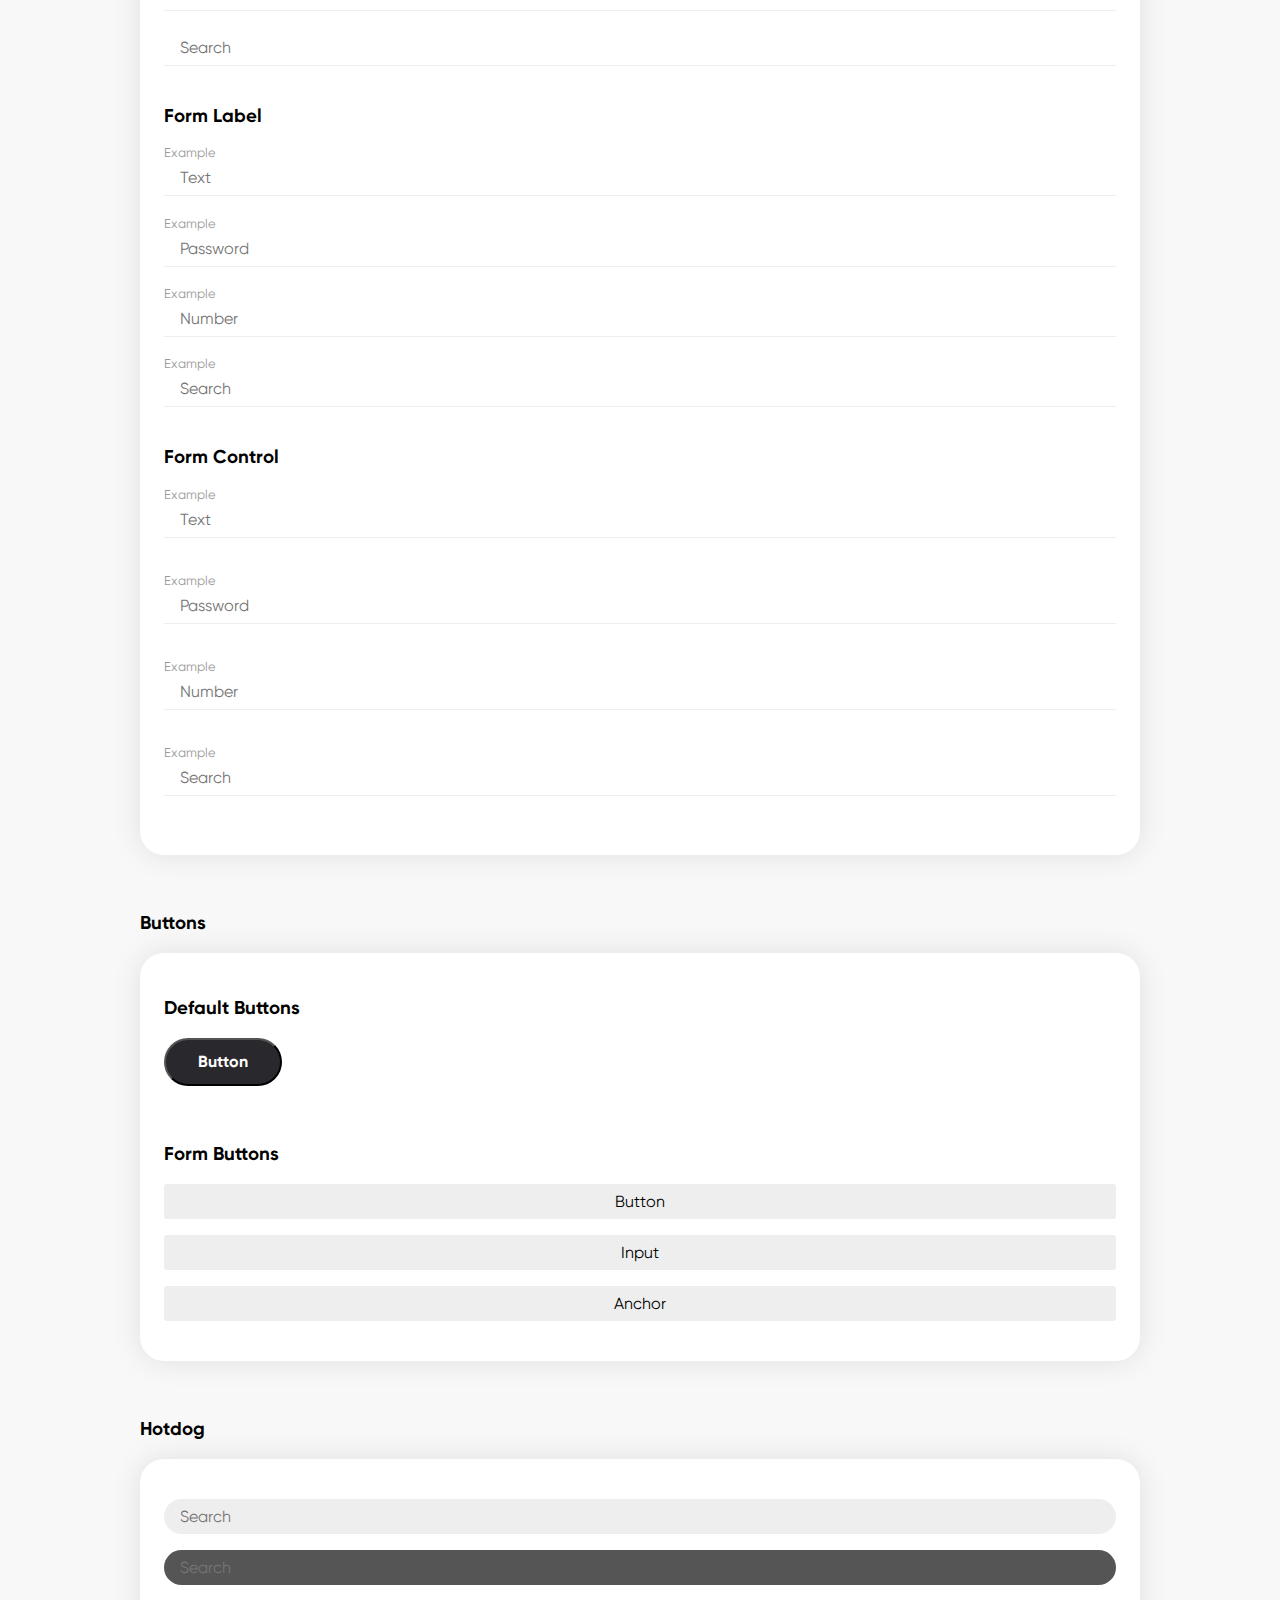
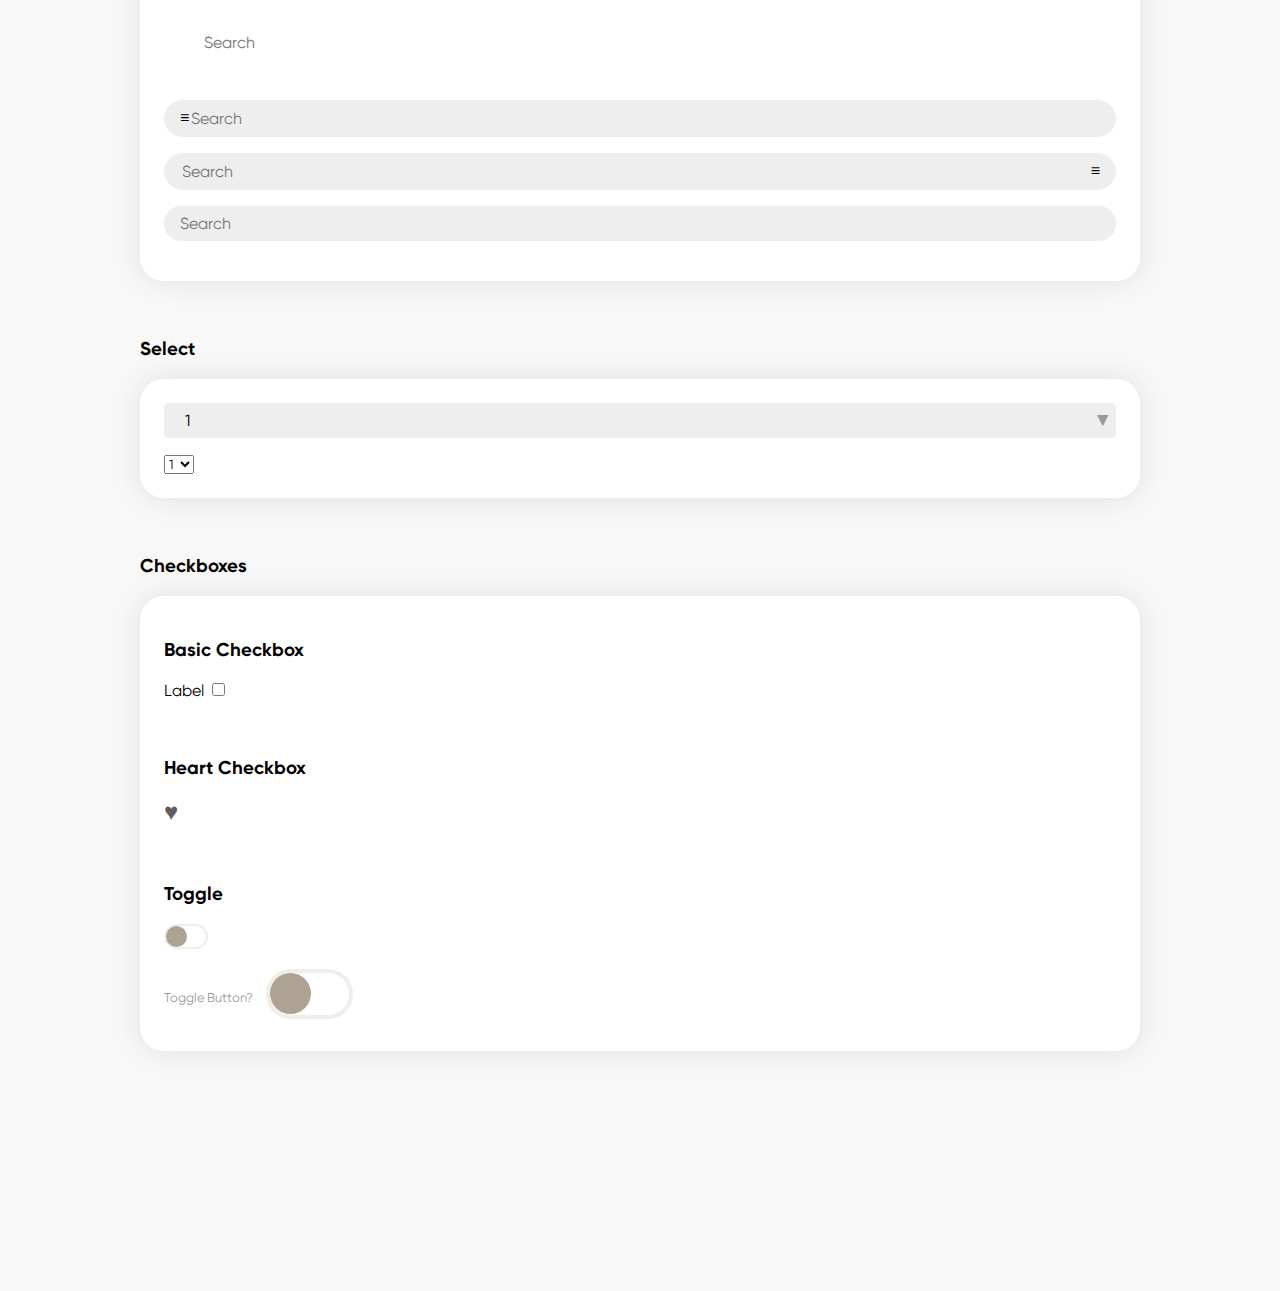
==== commit 4ebd811b: "Module 5 Updates" ====
--- a/styleguide/index.html
+++ b/styleguide/index.html
@@ -3,7 +3,7 @@
 <head>
 	<meta charset="UTF-8">
 	<meta name="viewport" content="width=device-width, initial-scale=1.0">
-	<title>Style Guide</title>
+	<title>Sunny's Style Guide</title>
 	<link rel="stylesheet" href="../lib/css/gridsystem.css">
 	<link rel="stylesheet" href="../lib/css/styleguide.css">
 	<link rel="stylesheet" href="../css/storetheme.css">
@@ -44,6 +44,16 @@
 					<li><a href="#flexsystem">Flex System</a></li>
 					<li><a href="#tables">Tables</a></li>
 					<li><a href="#figures">Figures</a></li>
+					<li><a href="#forms">Forms</a></li>
+					<li><a href="#inputs">Inputs</a></li>
+					<li><a href="#labels">Labels</a></li>
+					<li><a href="#controls">Controls</a></li>
+					<li><a href="#buttons">Buttons</a></li>
+					<li><a href="#hotdog">Hotdog</a></li>
+					<li><a href="#select">Select</a></li>
+					<li><a href="#checkboxes">Checboxes</a></li>
+					
+
 				</ul>
 			</nav>
 		</div>
@@ -325,6 +335,186 @@
 	</div>
 
 
+	<div class="container" id="forms">
+		<h2 class="h2-margin">Forms</h2>
+		<h3>Inputs</h3>
+		<div class="card soft">
+			<form>
+				<label class="form-label-basic">Text</label><br>
+				<input type="text" class="form-basic"><br>
+
+				<label>Password</label><br>
+				<input type="password" class="form-basic"><br>
+
+				<label>Number</label><br>
+				<input type="number" class="form-basic"><br>
+
+				<label>URL</label><br>
+				<input type="url" class="form-basic"><br>
+
+				<label>Email</label><br>
+				<input type="email" class="form-basic"><br>
+
+				<label>Date Time</label><br>
+				<input type="datetime-local" class="form-basic"><br>
+
+				<label>Date</label><br>
+				<input type="date" class="form-basic"><br>
+
+				<label>Search</label><br>
+				<input type="search" class="form-basic"><br>
+
+				<label>Submit</label><br>
+				<input type="submit" value="Submit"><br>
+			</form>
+
+			<h3 class="h3-margin" id="inputs">Form Input</h3>
+			<form>
+				<input type="text" class="form-input" placeholder="Text">
+				<input type="password" class="form-input" placeholder="Password">
+				<input type="number" class="form-input" placeholder="Number">
+				<input type="search" class="form-input" placeholder="Search">
+			</form>
+
+			<h3 id="labels">Form Label</h3>
+			<form>
+				<label class="form-label">Example</label>
+				<input type="text" class="form-input" placeholder="Text">
+				<label class="form-label">Example</label>
+				<input type="password" class="form-input" placeholder="Password">
+				<label class="form-label">Example</label>
+				<input type="number" class="form-input" placeholder="Number">
+				<label class="form-label">Example</label>
+				<input type="search" class="form-input" placeholder="Search">
+			</form>
+
+			<h3 id="control">Form Control</h3>
+			<form>
+				<div class="form-control">
+					<label class="form-label">Example</label>
+					<input type="text" class="form-input" placeholder="Text">
+				</div>
+				<div class="form-control">
+					<label class="form-label">Example</label>
+					<input type="password" class="form-input" placeholder="Password">
+				</div>
+				<div class="form-control">
+					<label class="form-label">Example</label>
+					<input type="number" class="form-input" placeholder="Number">
+				</div>
+				<div class="form-control">
+					<label class="form-label">Example</label>
+					<input type="search" class="form-input" placeholder="Search">
+				</div>
+			</form>
+		</div>
+			<h3 id="buttons" class="h3-margin">Buttons</h3>
+				<div class="card soft">
+					<h3>Default Buttons</h3>
+					<button>Button</button>
+
+					<h3 class="h3-margin">Form Buttons</h3>
+					<div class="form-control">
+						<button class="form-button" type="button">Button</button>
+					</div>
+					<div class="form-control">
+						<input type="button" class="form-button" value="Input">
+					</div>
+					<div class="form-control">
+						<a href="#" class="form-button">Anchor</a>
+					</div>
+				</div>
+
+			<h3 id="hotdog" class="h3-margin">Hotdog</h3>
+			<div class="card soft">
+				<div class="form-control">
+					<form>
+						<input type="search" class="hotdog" placeholder="Search">
+					</form>
+				</div>
+				<div class="form-control">
+					<form>
+						<input type="search" class="hotdog dark" placeholder="Search">
+					</form>
+				</div>
+				<div class="form-control">
+					<form class="card dark">
+						<input type="search" class="hotdog light" placeholder="Search">
+					</form>
+				</div>
+				<div class="form-control">
+					<form  class="hotdog">
+						<span>&equiv;</span>
+						<input type="search" placeholder="Search">
+					</form>
+				</div>
+				<div class="form-control">
+					<form class="hotdog">
+						<input type="search" placeholder="Search">
+						<span>&equiv;</span>
+					</form>
+				</div>
+				<div class="form-control">
+					<form>
+						<input type="search" class="hotdog" placeholder="Search">
+					</form>
+				</div>
+			</div>
+
+			<h3 id="select" class="h3-margin">Select</h3>
+			<div class="card soft">
+				<div class="form-select">
+					<select>
+						<option>1</option>
+						<option>2</option>
+						<option>3</option>
+						<option>4</option>
+					</select>
+				</div>
+				<div class="display-flex">
+					<div class="flex-stretch"></div>
+					<div class="flex-none">
+						<select>
+							<option>1</option>
+							<option>2</option>
+							<option>3</option>
+							<option>4</option>
+						</select>
+					</div>
+				</div>
+			</div>
+
+			<h3 id="checkboxes" class="h3-margin">Checkboxes</h3>
+			<div class="card soft">
+				<h3>Basic Checkbox</h3>
+				<label>Label <input type="checkbox" id="input-1"></label>
+				<!-- <label for="input-1">Label</label> -->
+
+				<h3 class="h3-margin">Heart Checkbox</h3>
+				<div class="favorite">
+					<input type="checkbox" id="heart-example" class="hidden">
+					<label for="heart-example">&hearts;</label>
+				</div>
+
+				<h3 class="h3-margin">Toggle</h3>
+				<div class="toggle">
+					<input type="checkboX" id="toggle-1" class="hidden">
+					<label for="toggle-1"></label>
+				</div>
+				<div class="display-flex flex-align-center">
+					<div class="flex-stretch">
+						<label for="toggle-2" class="form-label">Toggle Button?</label>
+					</div>
+					<div class="flex-none">
+						<div class="toggle" style="font-size: 2em;">
+							<input type="checkbox" id="toggle-2" class="hidden">
+							<label for="toggle-2"></label>
+						</div>
+					</div>
+				</div>
+		</div>
+	</div>
+
 
 
 
--- a/lib/css/styleguide.css
+++ b/lib/css/styleguide.css
@@ -73,6 +73,7 @@
 }
 .display-flex {
 	display: flex;
+	margin-top: 1em;
 }
 .display-inline-flex {
 	display: inline-flex;
@@ -110,6 +111,9 @@
 .media-image {
 	max-width: 100%;
 	vertical-align: text-bottom;
+}
+.hidden {
+	display: none;
 }
 
 
@@ -278,23 +282,143 @@
 }
 
 
-
-
-
-
-
-
-
-
-
-
-
-
-
-
-
-
-
-
-
-
+/* FORMS */
+
+.form-control {
+	margin: 1em 0;
+}
+.form-select>select,
+.hotdog input,
+.hotdog,
+.form-button,
+.form-input,
+.form-item {
+	display: inline-block;
+	background-color: transparent;
+	border-width: 0;
+	font: inherit;	
+	--webkit-appearance: none;
+	appearance: none;
+	color: inherit;
+	width: 100%;
+	outline: 0;
+}
+button, input[type='submit'] {
+	border-radius: 2em;
+	font-family: var(--font-bold);
+	background-color: var(--color-main-dark);
+	color: var(--color-white);
+	padding: .8em 2em;
+	font-size: 1em;
+}
+.form-input {
+	border-bottom: 1px solid var(--color-neutral-light);
+	padding: 0.5em 1em;
+	margin-bottom: 1.2em;
+}
+.form-input:focus {
+	border-bottom-color: var(--color-neutral-light);
+}
+.form-label {
+	font-size: 0.8em;
+	color: var(--color-neutral-medium);
+	display: block;
+	width: 100%;
+}
+.form-basic {
+	padding: 0.5em 1em;
+	border-radius: .5em;
+	margin: .5em 0 1.2em 0;
+}
+input[type='submit'] {
+	margin-top: .5em;
+}
+.form-button {
+	background-color: var(--color-neutral-light);
+	padding: 0.5em 1em;
+	border-radius: 0.2em;
+	cursor: pointer;
+	text-align: center;
+}
+.form-button:hover {
+	text-decoration: none;
+}
+.form-button:active {
+	background-color: var(--color-neutral-light);
+}
+.hotdog {
+	background-color: var(--color-neutral-light);
+	border-radius: 2em;
+	padding: 0.5em 1em;
+	display: flex;
+}
+.hotdog.dark {
+	background-color: var(--color-neutral-dark);
+	color: var(--color-neutral-light);
+}
+.hotdog.light {
+	background-color: var(--color-white);
+	color: var(--color-black);
+}
+.form-select>select {
+	padding: 0.5em 1.3em;
+	background-color: var(--color-neutral-light);
+	border-radius: 0.3em;
+	cursor: pointer;
+}
+.form-select {
+	position: relative;
+}
+.form-select::after {
+	content: '▼';
+	font-family: arial, sans-serif;
+	font-size: 1.2em;
+	position: absolute;
+	top: 50%;
+	right: 0.2em;
+	transform: translateY(-50%);
+	pointer-events: none;
+	color: var(--color-neutral-medium);
+}
+.toggle label {
+	font-size: 1.3em;
+	display: inline-block;
+	width: 2.1em;
+	height: 1.2em;
+	border: 0.1em solid var(--color-main-light);
+	border-radius: 1em;
+	position: relative;
+}
+.toggle label::after {
+	content: '';
+	display: inline-block;
+	width: 1em;
+	height: 1em;
+	border-radius: 1em;
+	position: absolute;
+	background-color: var(--color-main-medium);
+	transition: all 0.3s;
+}
+.toggle input:checked + label::after {
+	transform: translateX(1em);
+}
+.flex-stretch .form-label {
+	margin-right: 1em;
+}
+
+
+
+
+
+
+
+
+
+
+
+
+
+
+
+
+
--- a/css/storetheme.css
+++ b/css/storetheme.css
@@ -14,6 +14,7 @@
 
 body {
 	background-color: var(--color-offwhite);
+	padding-bottom: 4em;
 }
 
 @media(max-width: 810px) {
@@ -106,6 +107,19 @@
 }	
 }
 
+.favorite label {
+	transition: all 0.3;
+	display: inline-block;
+	position: relative;
+	transform: scale(1,1);
+	color: var(--color-brown-medium);
+	font-size: 1.5em;
+}
+
+.favorite input:checked + label {
+	color: #FF3B30;
+	transform: scale(1.5, 1.5);
+}
 
 
 
@@ -136,5 +150,3 @@
 
 
 
-
-
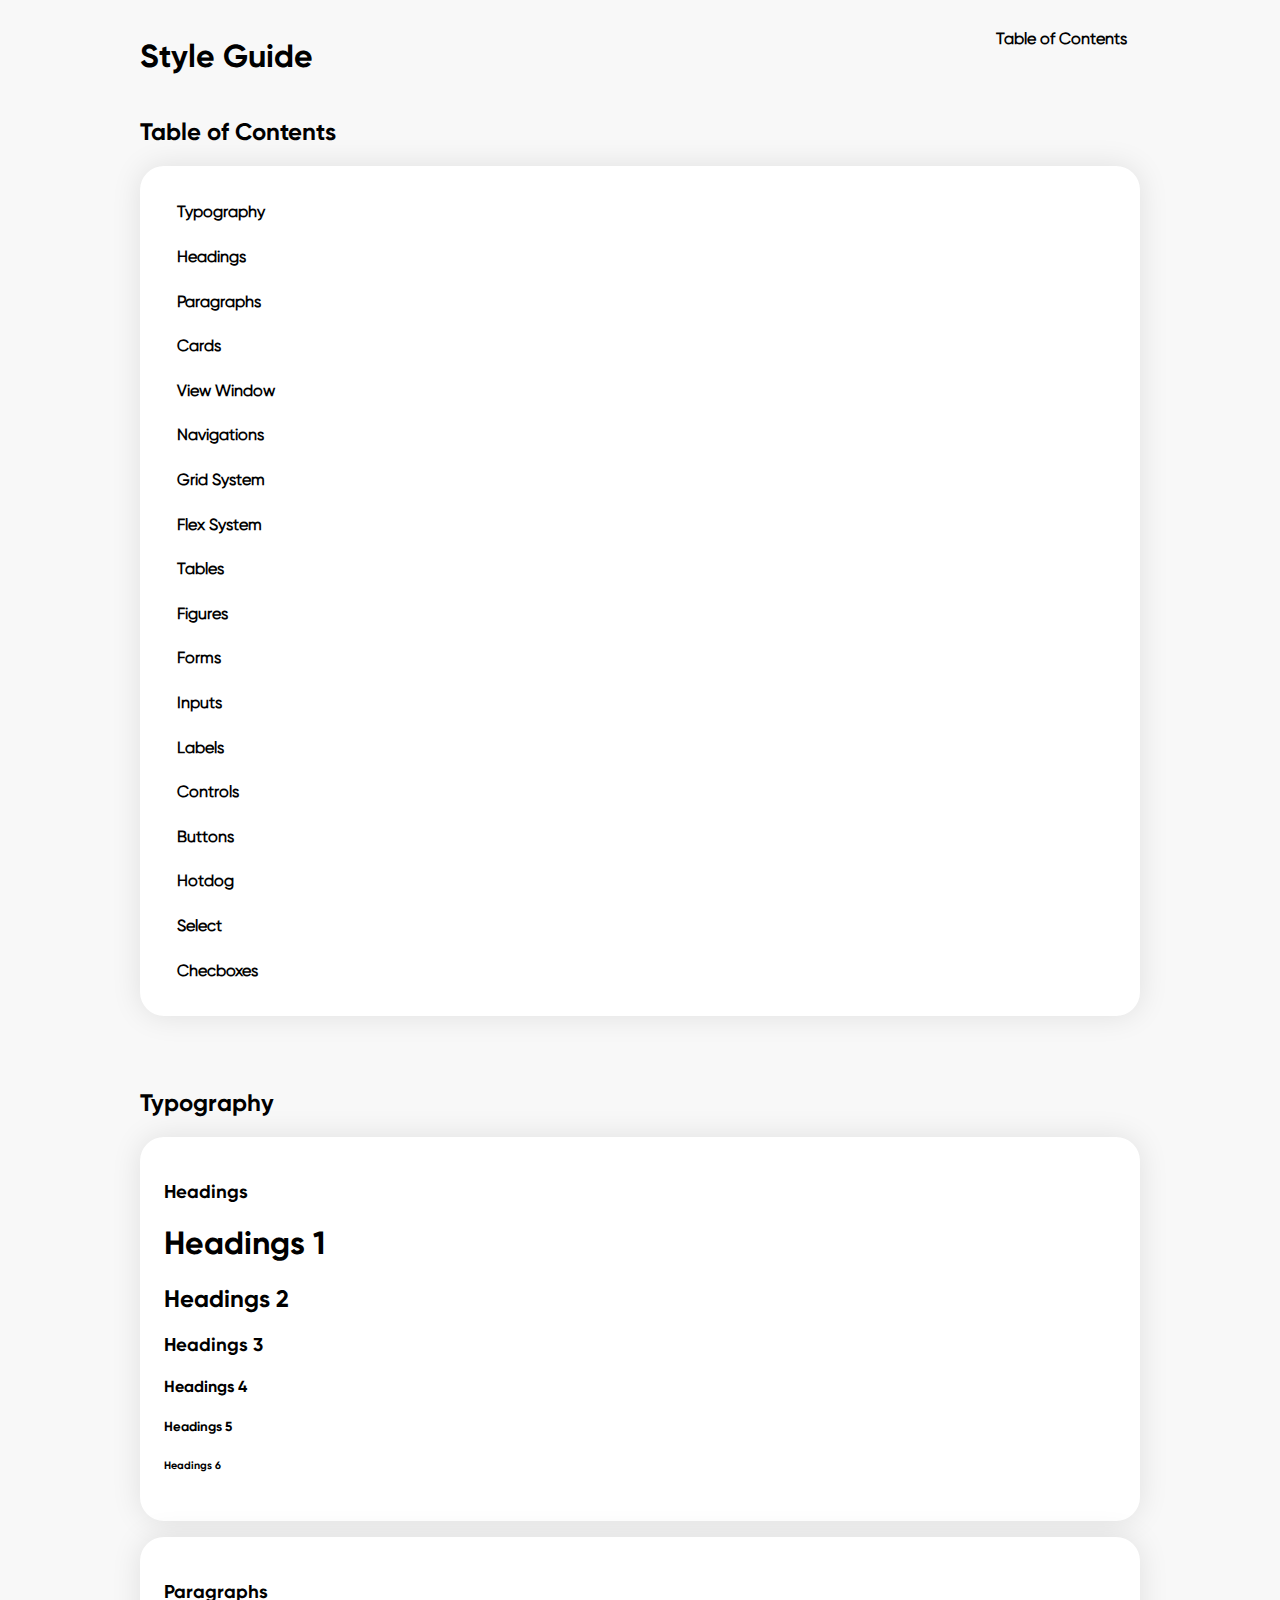
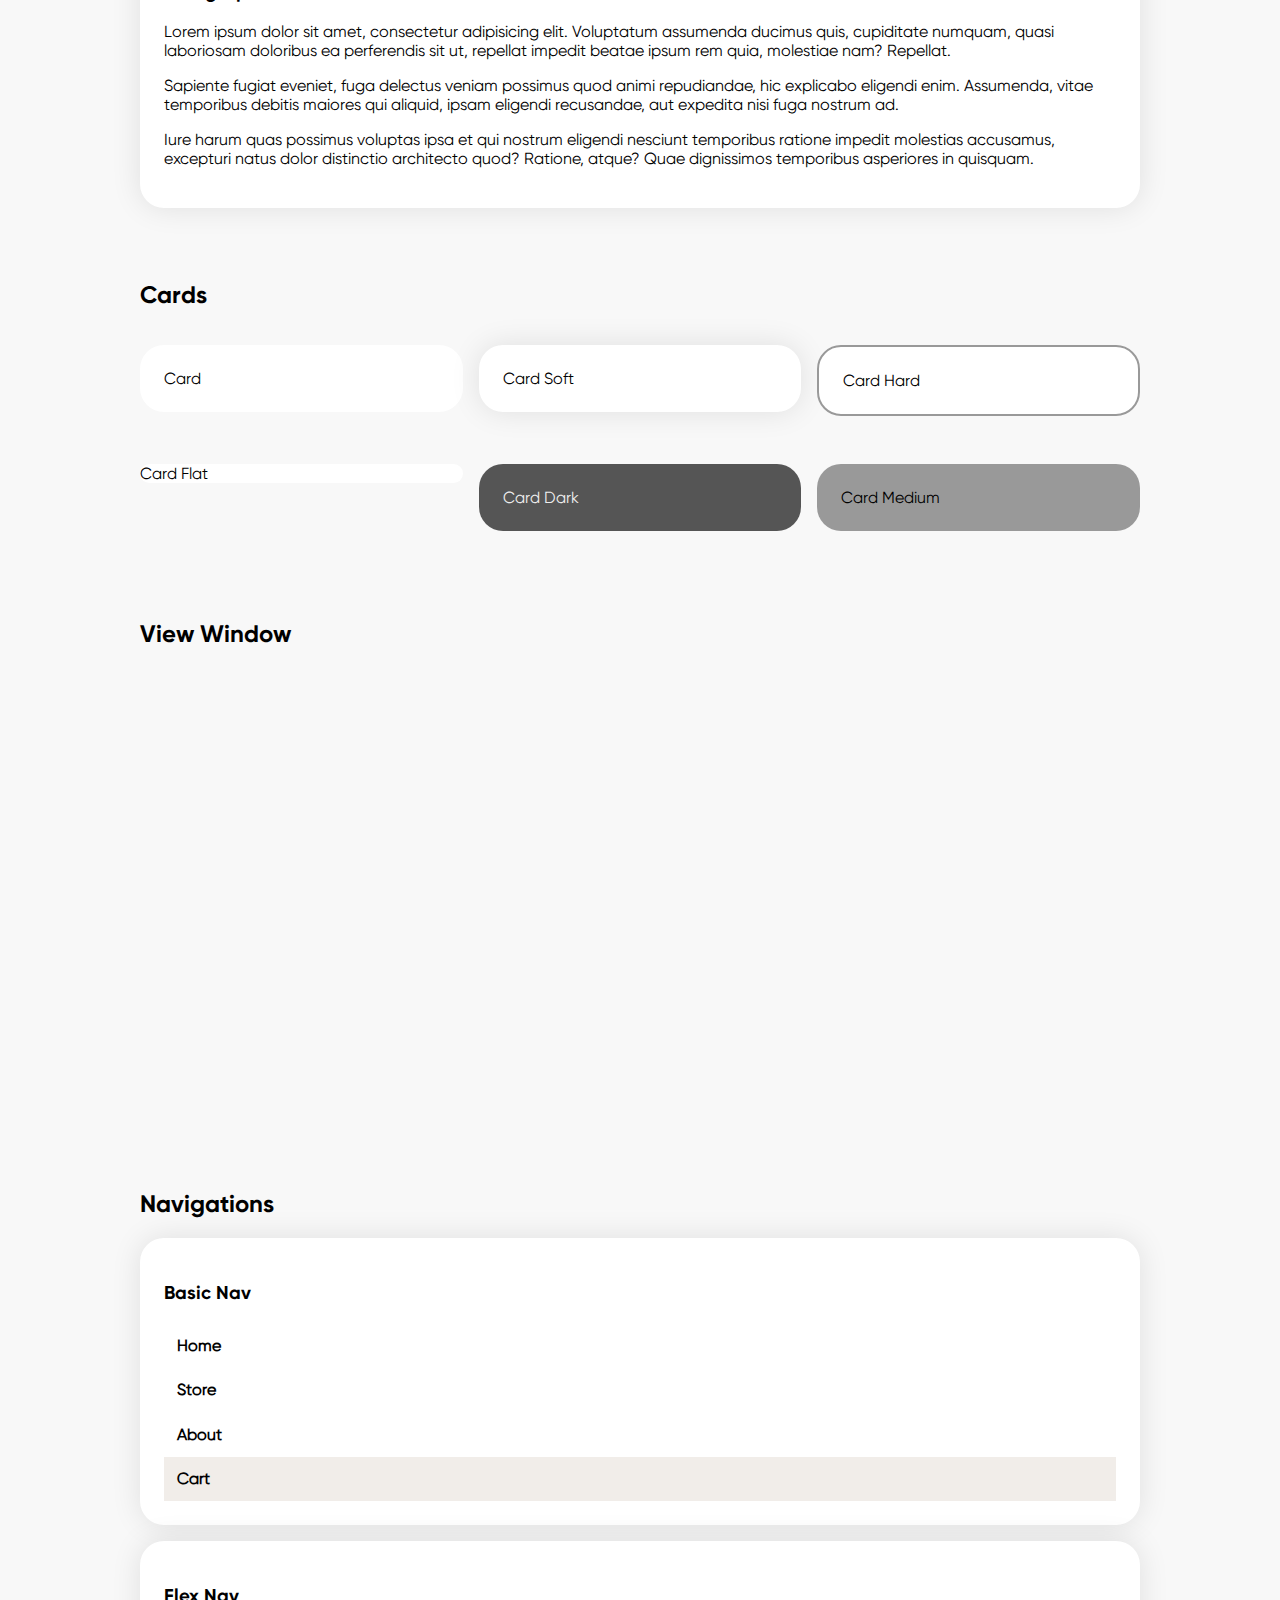
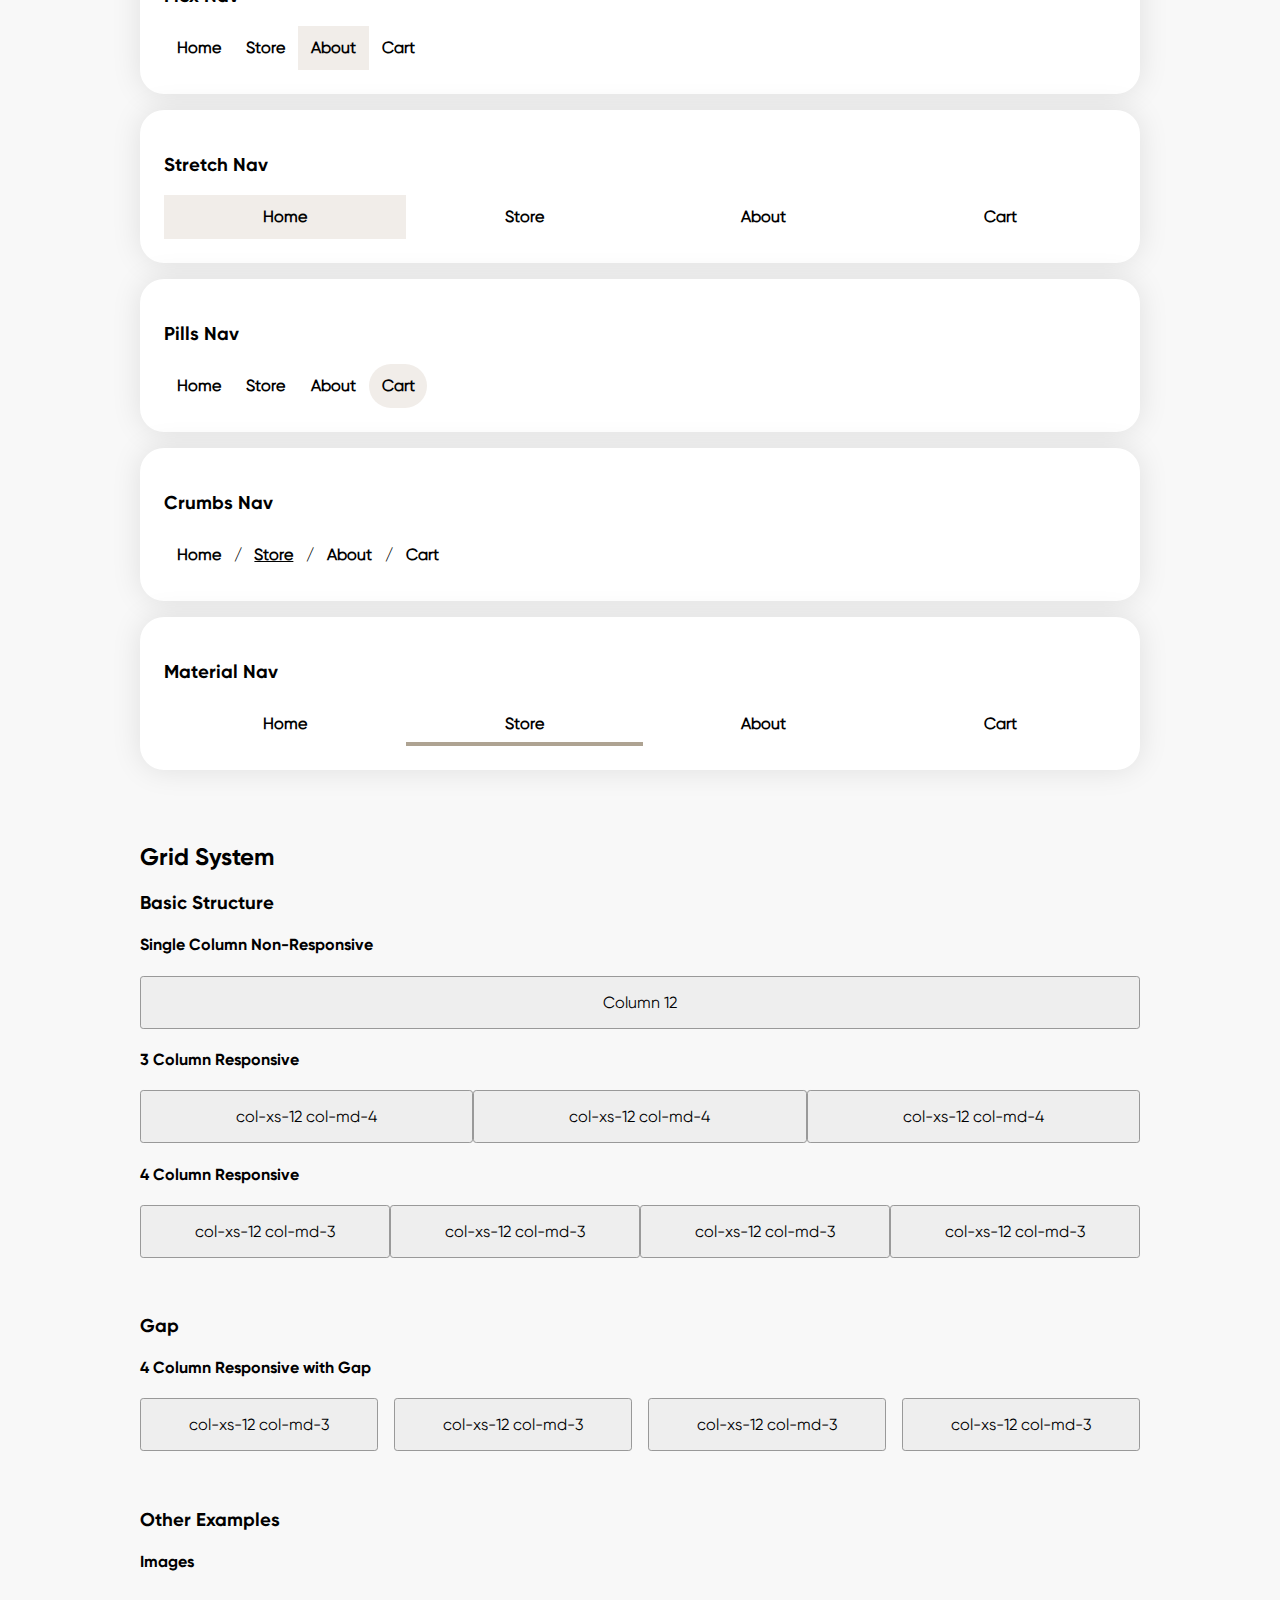
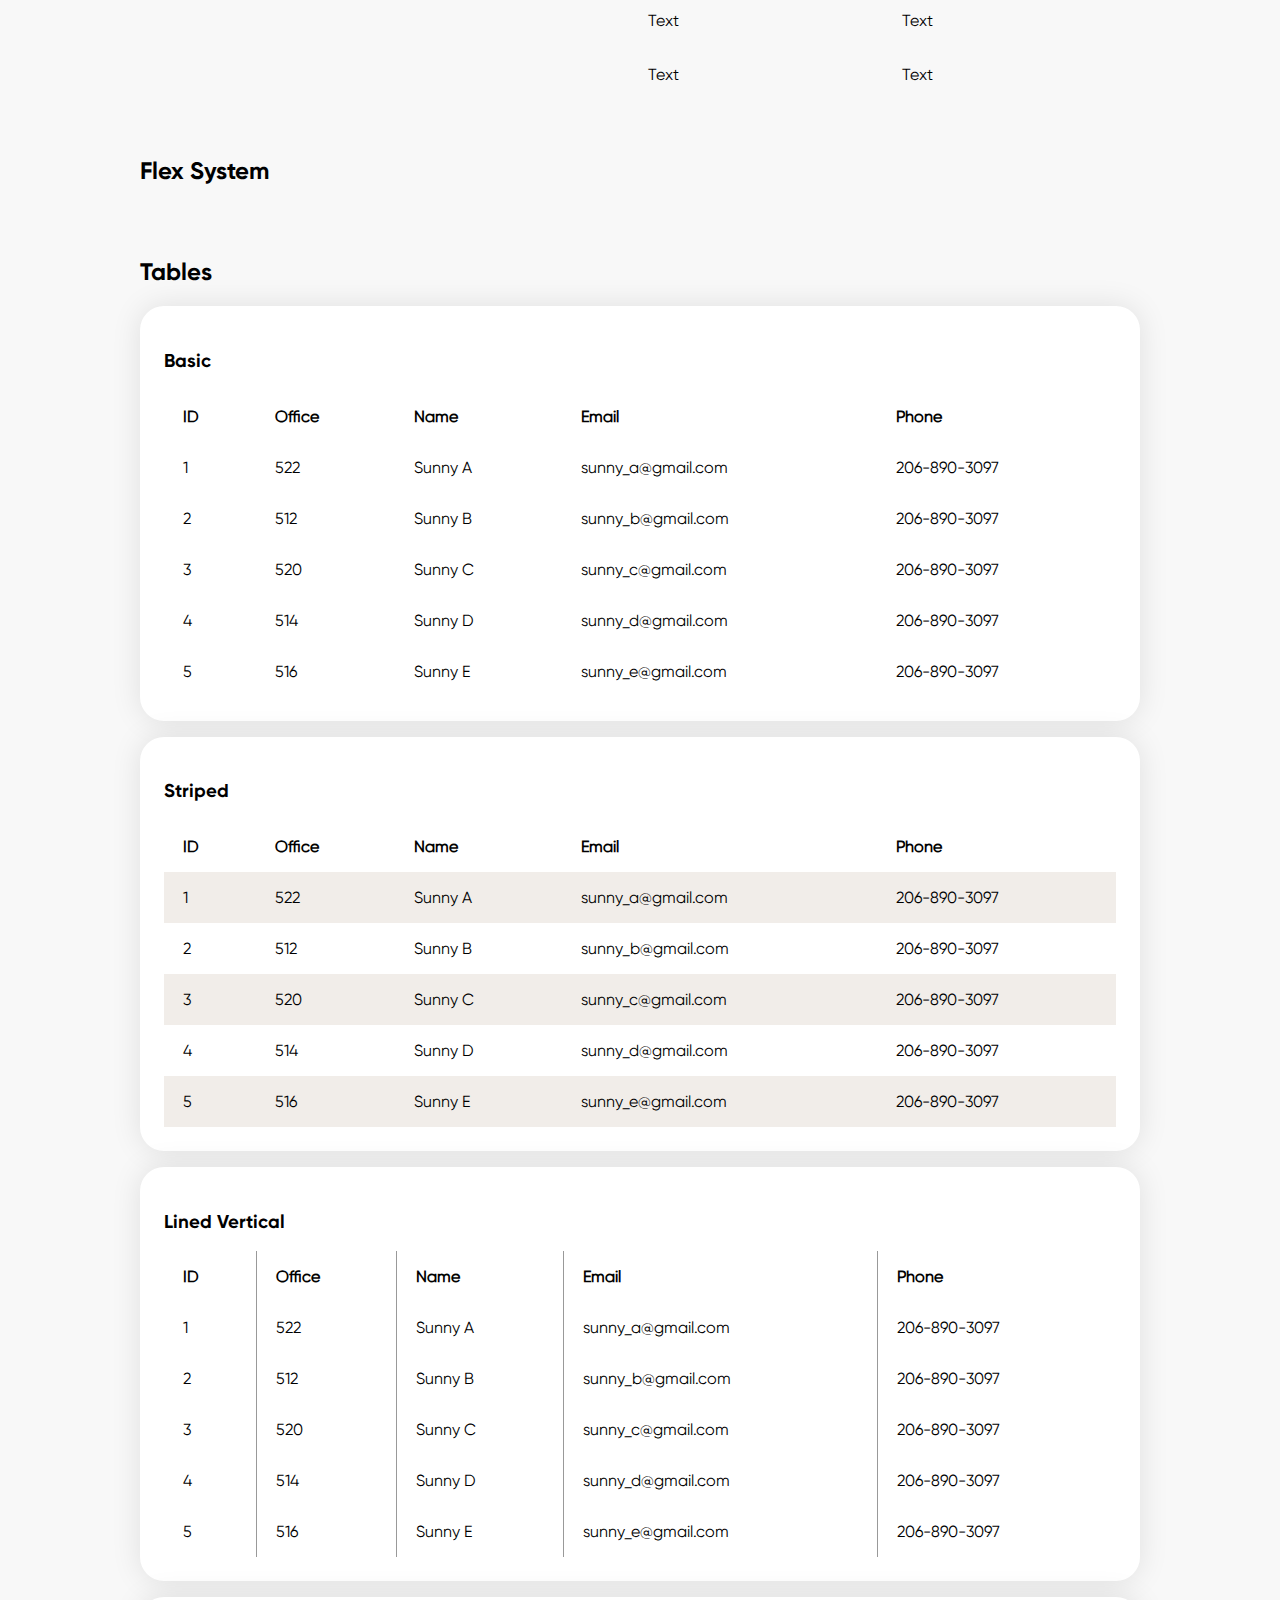
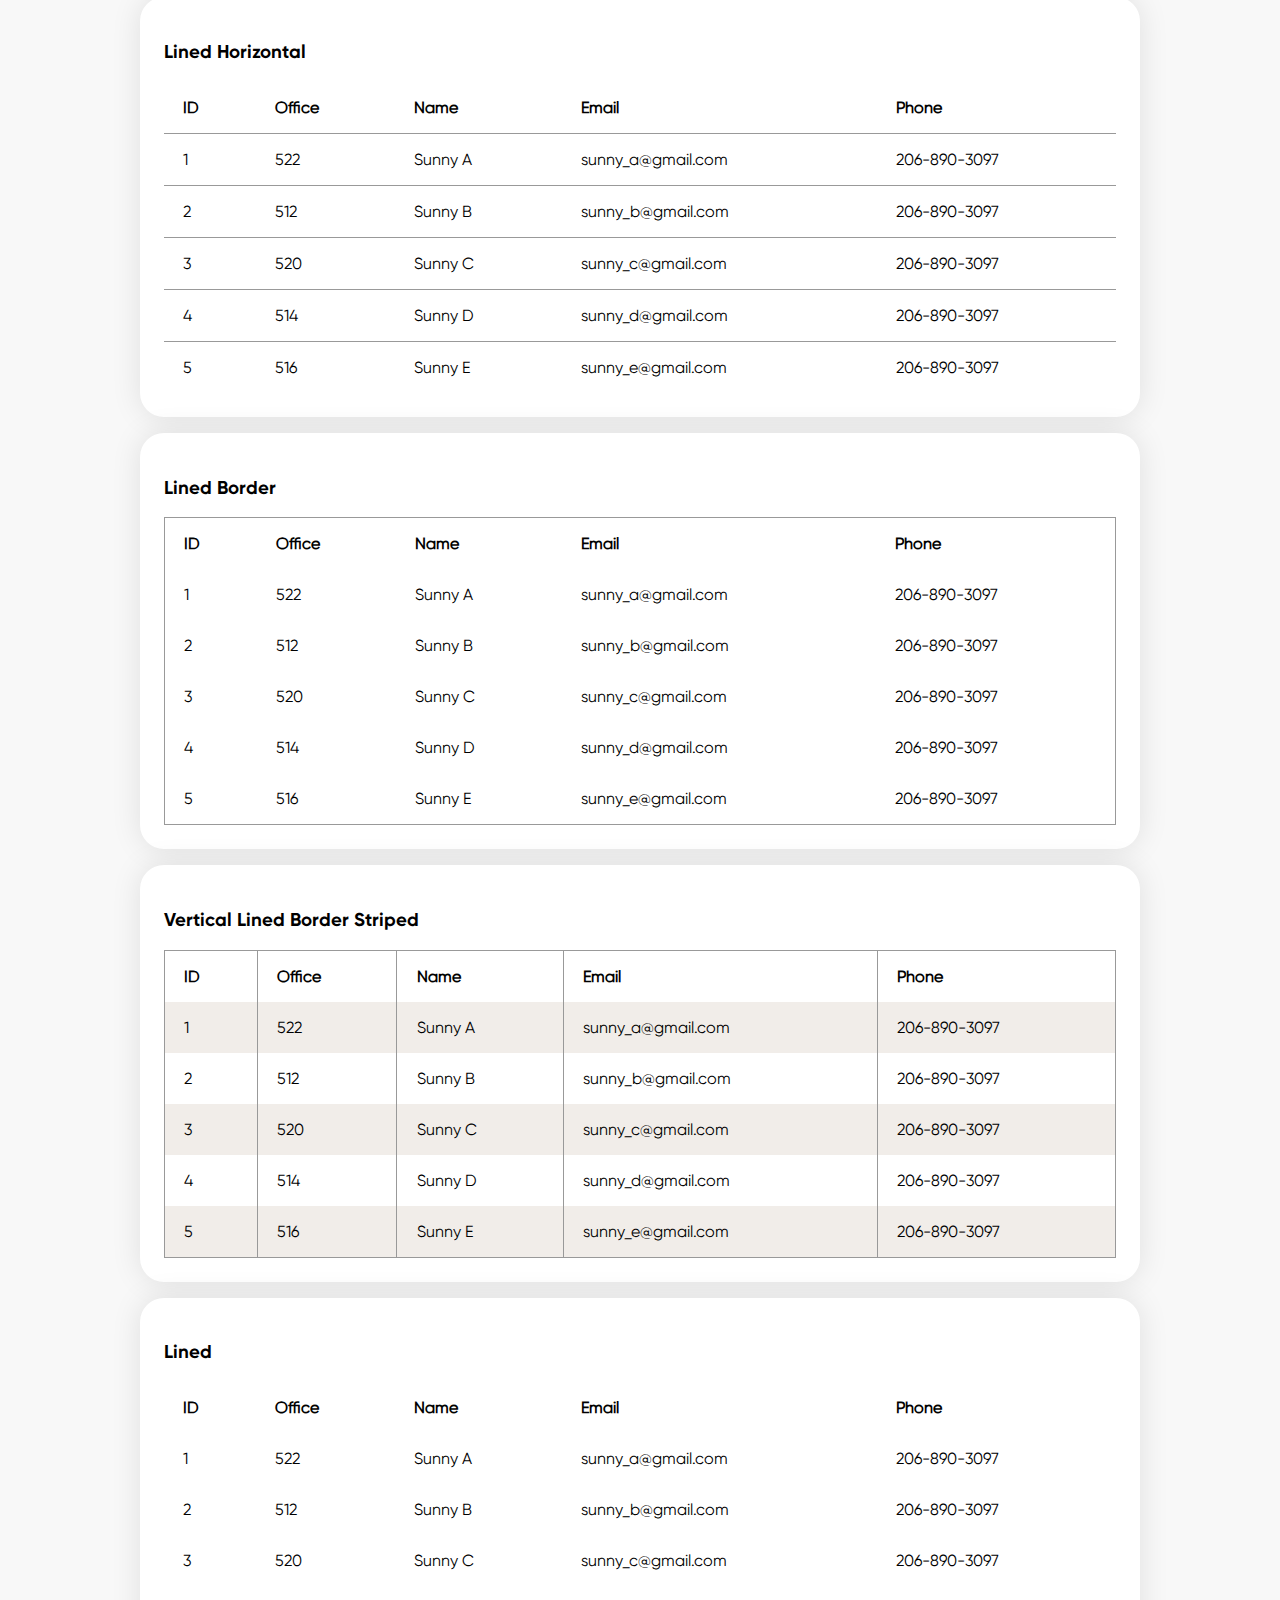
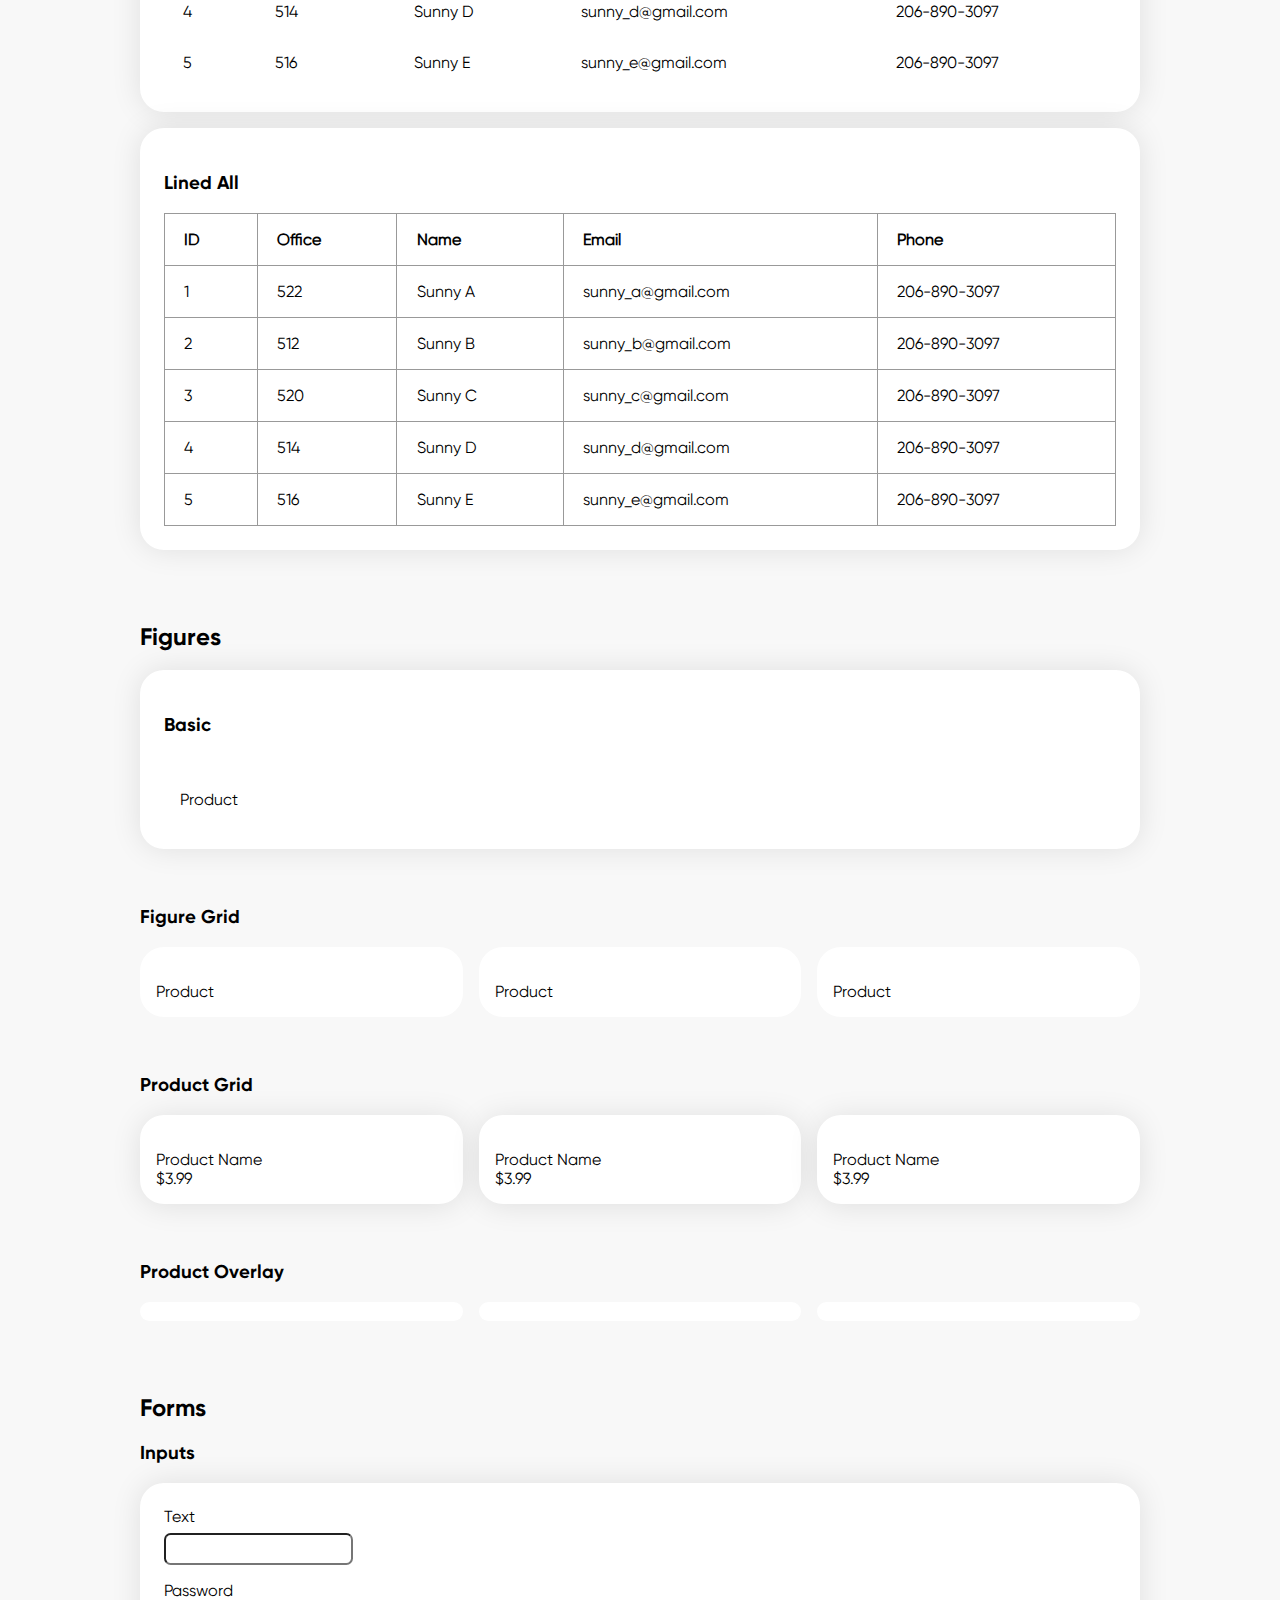
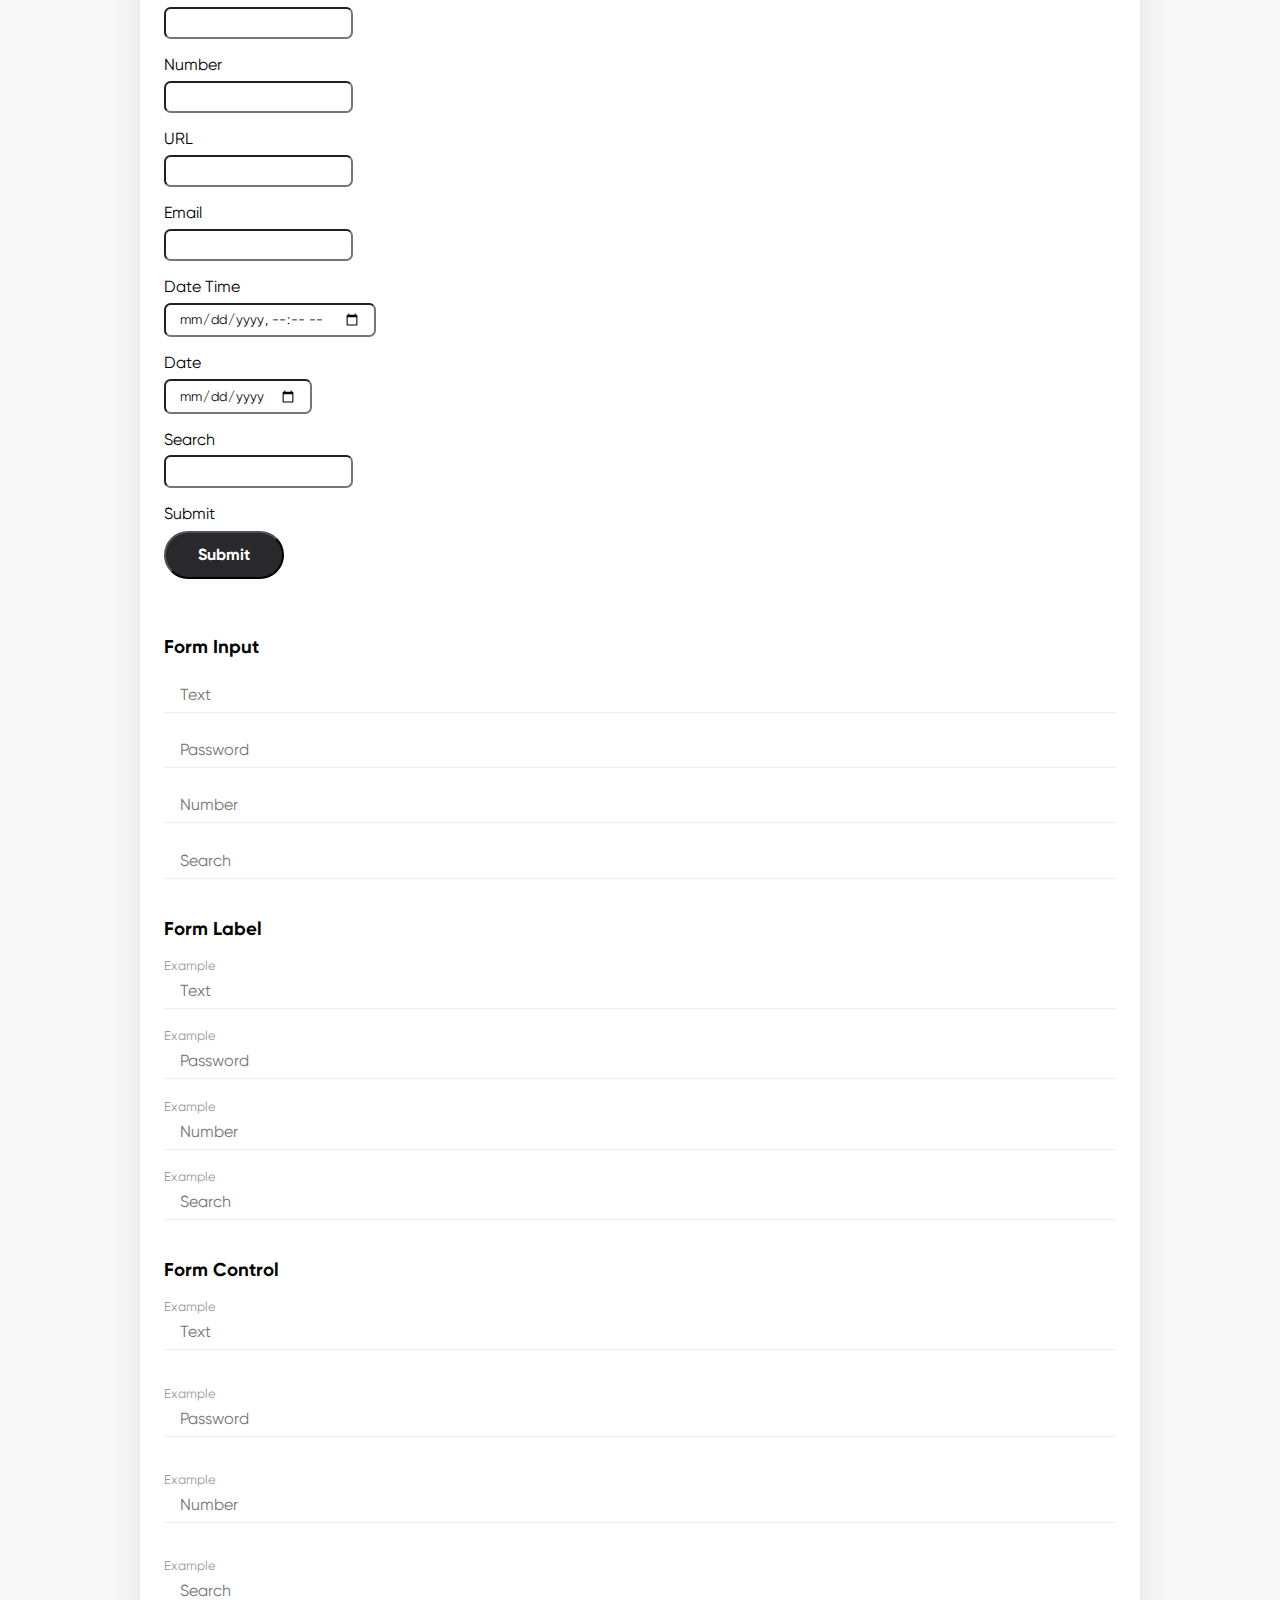
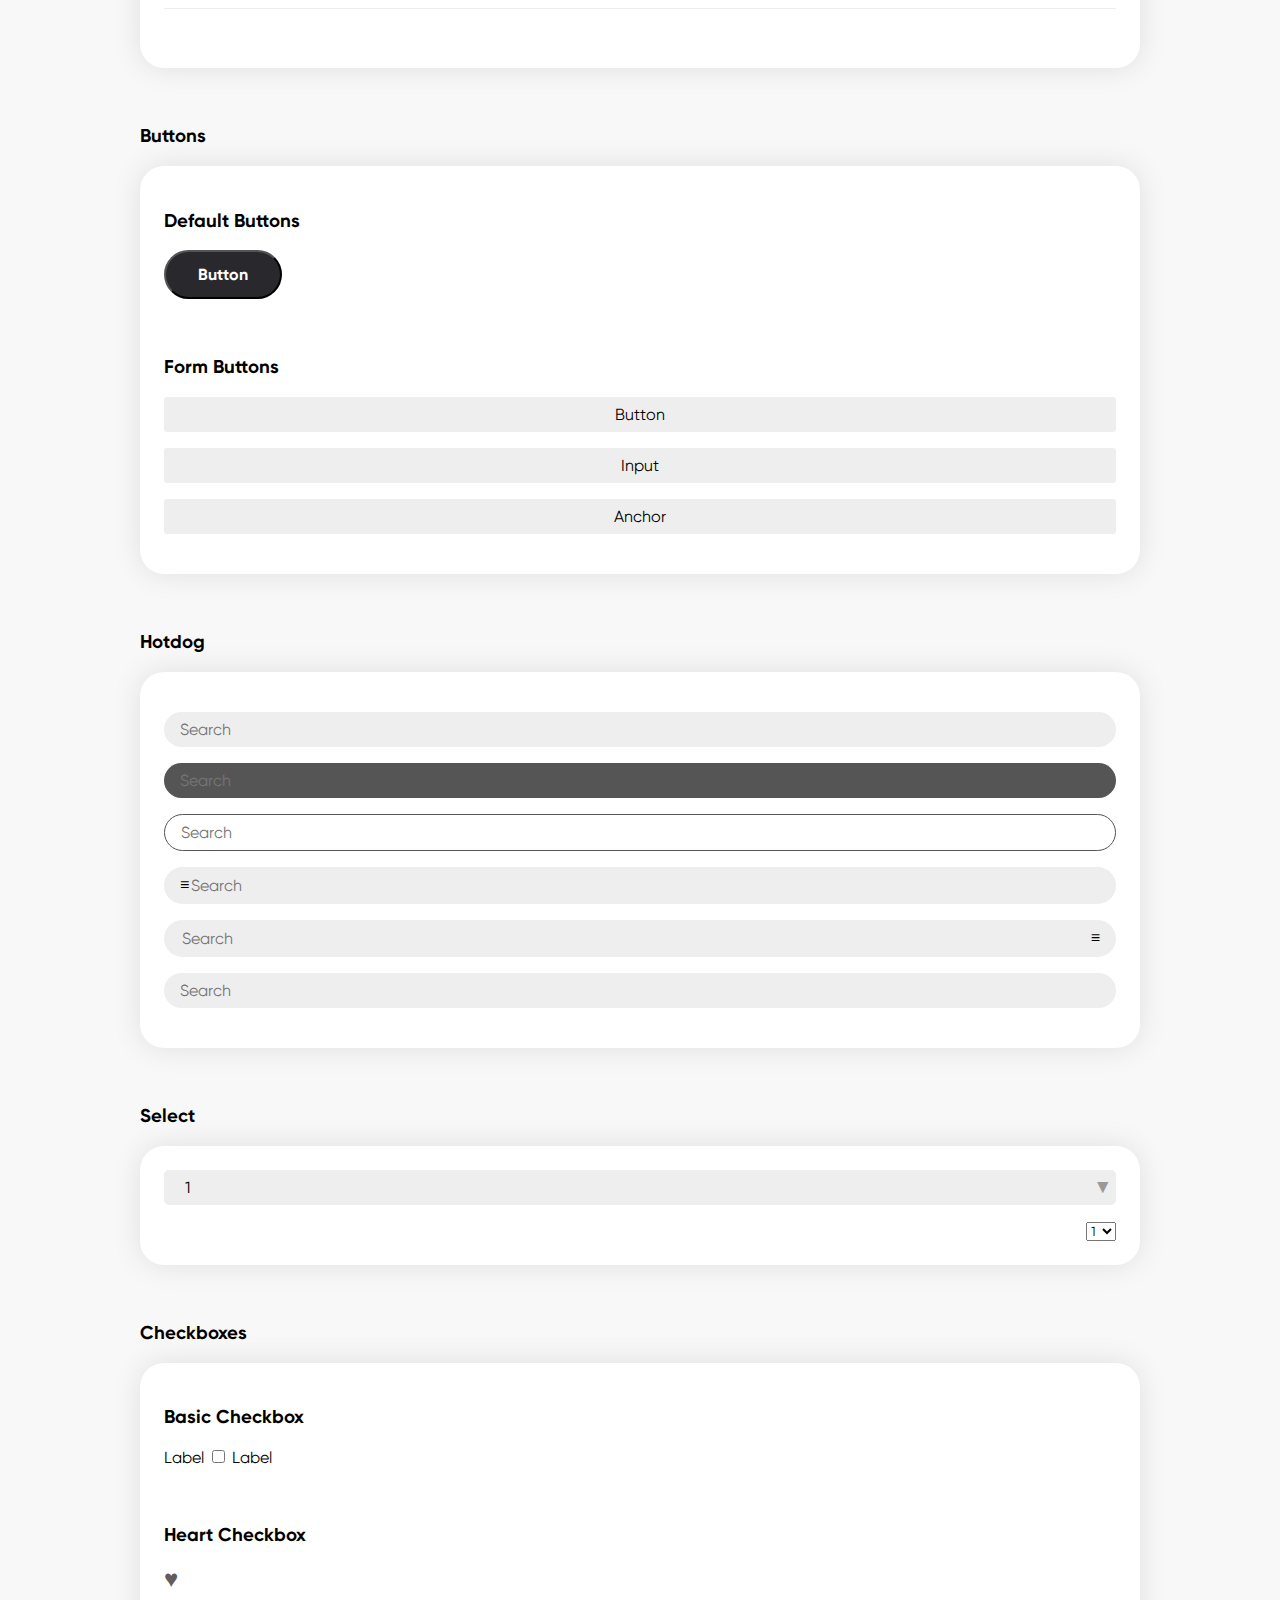
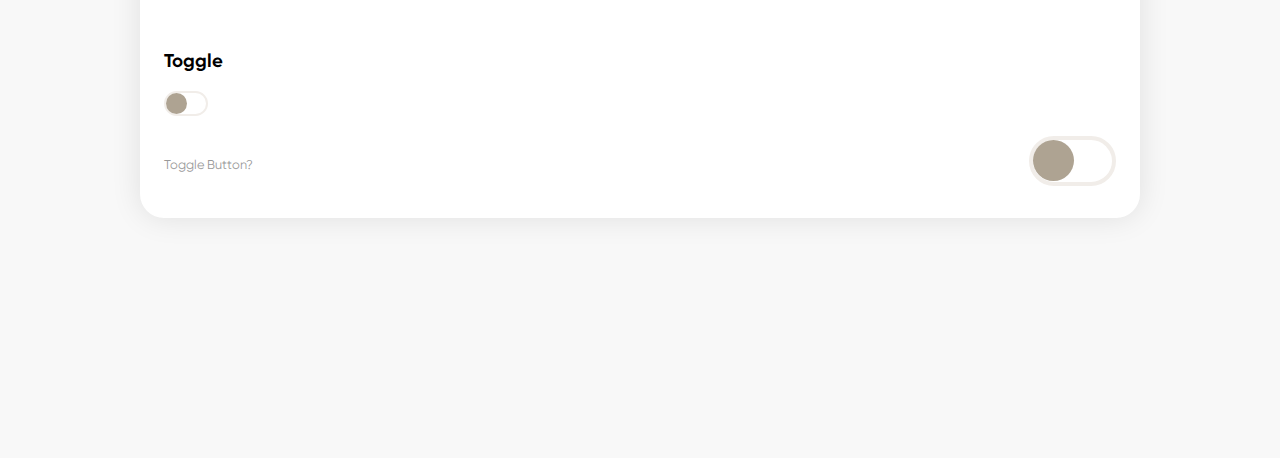
==== commit d4597679: "Midterm Project Updates" ====
--- a/styleguide/index.html
+++ b/styleguide/index.html
@@ -18,11 +18,11 @@
 				<h1>Style Guide</h1>
 			</div>
 			<div class="flex-stretch"></div>
-<!-- 			<nav class="nav flex-none"> 
+			<nav class="nav flex-none"> 
 				<ul class="container display-flex">
 					<li><a href="#tableofcontents">Table of Contents</a></li>
 				</ul>
-			</nav> -->
+			</nav>
 		</div>	
 	</header>
 
@@ -164,6 +164,88 @@
 
 	<div class="container" id="gridsystem">
 		<h2 class="h2-margin">Grid System</h2>
+
+		<h3>Basic Structure</h3>
+		<h4>Single Column Non-Responsive</h4>
+		<div class="grid">
+			<div class="col-xs-12">
+				<div class="well">Column 12</div>
+			</div>
+		</div>
+		<h4>3 Column Responsive</h4>
+		<div class="grid">
+			<div class="col-xs-12 col-md-4">
+				<div class="well">col-xs-12 col-md-4</div>
+			</div>
+			<div class="col-xs-12 col-md-4">
+				<div class="well">col-xs-12 col-md-4</div>
+			</div>
+			<div class="col-xs-12 col-md-4">
+				<div class="well">col-xs-12 col-md-4</div>
+			</div>
+		 </div>
+
+		 <h4>4 Column Responsive</h4>
+		 <div class="grid">
+		 	<div class="col-xs-12 col-md-3">
+		 		<div class="well">col-xs-12 col-md-3</div>
+		 	</div>
+		 	<div class="col-xs-12 col-md-3">
+		 		<div class="well">col-xs-12 col-md-3</div>
+		 	</div>
+		 	<div class="col-xs-12 col-md-3">
+		 		<div class="well">col-xs-12 col-md-3</div>
+		 	</div>
+		 	<div class="col-xs-12 col-md-3">
+		 		<div class="well">col-xs-12 col-md-3</div>
+		 	</div>
+		 </div>
+
+		 <h3 class="h3-margin">Gap</h3>
+		 <h4>4 Column Responsive with Gap</h4>
+		 <div class="grid gap">
+		 	<div class="col-xs-12 col-md-3">
+		 		<div class="well">col-xs-12 col-md-3</div>
+		 	</div>
+		 	<div class="col-xs-12 col-md-3">
+		 		<div class="well">col-xs-12 col-md-3</div>
+		 	</div>
+		 	<div class="col-xs-12 col-md-3">
+		 		<div class="well">col-xs-12 col-md-3</div>
+		 	</div>
+		 	<div class="col-xs-12 col-md-3">
+		 		<div class="well">col-xs-12 col-md-3</div>
+		 	</div>
+		 </div>
+
+		 <h3 class="h3-margin">Other Examples</h3>
+		 <h4>Images</h4>
+		 <div class="grid gap">
+		 	<div class="col-xs-12 col-md-6">
+		 		<img src="https://via.placeholder.com/600" alt="" class="media-image">
+		 	</div>
+		 	<div class="col-xs-12 col-md-6">
+		 		<div class="grid gap">
+		 			<div class="col-xs-12 col-md-6">
+		 				<img src="https://via.placeholder.com/600" alt="" class="media-image">
+		 				<div>Text</div>
+		 			</div>
+		 			<div class="col-xs-12 col-md-6">
+		 				<img src="https://via.placeholder.com/600" alt="" class="media-image">
+		 				<div>Text</div>
+		 			</div>
+		 			<div class="col-xs-12 col-md-6">
+		 				<img src="https://via.placeholder.com/600" alt="" class="media-image">
+		 				<div>Text</div>
+		 			</div>
+		 			<div class="col-xs-12 col-md-6">
+		 				<img src="https://via.placeholder.com/600" alt="" class="media-image">
+		 				<div>Text</div>
+		 			</div>
+		 		</div>
+		 	</div>
+		 </div>
+
 	</div>
 
 	<div class="container" id="flexsystem">
@@ -438,7 +520,7 @@
 					</form>
 				</div>
 				<div class="form-control">
-					<form class="card dark">
+					<form>
 						<input type="search" class="hotdog light" placeholder="Search">
 					</form>
 				</div>
@@ -488,7 +570,7 @@
 			<div class="card soft">
 				<h3>Basic Checkbox</h3>
 				<label>Label <input type="checkbox" id="input-1"></label>
-				<!-- <label for="input-1">Label</label> -->
+				<label for="input-1">Label</label>
 
 				<h3 class="h3-margin">Heart Checkbox</h3>
 				<div class="favorite">
--- a/lib/css/styleguide.css
+++ b/lib/css/styleguide.css
@@ -43,14 +43,6 @@
 	font-family: var(--font-bold);
 }
 
-.h2-margin {
-	margin-top: 3em;
-}
-
-.h3-margin {
-	margin-top: 3em;
-}
-
 a {
 	color: inherit;
 	font-weight: 700;
@@ -67,7 +59,7 @@
 }
 
 .container {
-	width: 1000px;
+	max-width: 1000px;
 	margin-right: auto;
 	margin-left: auto;
 }
@@ -84,7 +76,7 @@
 .display-inline-block {
 	display: inline-block;
 }
-.flex-strectch {
+.flex-stretch {
 	flex: 1 1 auto;
 }
 .flex-none {
@@ -215,6 +207,7 @@
 	padding: 1.5em;
 	overflow: hidden;
 	position: relative;
+	border-radius: 1.5em;
 }	
 	.card.soft {
 		box-shadow: 0 0 30px rgba(0, 0, 0, 0.1);
@@ -224,12 +217,37 @@
 		border: 2px solid var(--color-neutral-medium);
 		border-radius: 1.5em;
 	}
+	.card.dark {
+		background-color: var(--color-neutral-dark);
+		color: var(--color-neutral-light);
+	}
 	.card.medium {
 		background-color: var(--color-neutral-medium);
 	}
 	.card.flat {
 		padding: 0;
 	}
+.well {
+	background-color: var(--color-neutral-light);
+	padding: 1em 0;
+	border-radius: 0.2em;
+}	
+
+/* HORIZONTAL RULES*/
+
+hr {
+	border-width: 0;
+	margin: 1em 0;
+	border-bottom: 1px dashed var(--color-neutral-medium);
+}
+
+/* ICONS */
+
+.icon {
+	width: 1em;
+	height: 1em;
+	vertical-align: middle;;
+}
 .view-window {
 	height: 50vh;
 	position: relative;
@@ -237,7 +255,6 @@
 	background-size: cover;
 	background-position: center;
 	background-attachment: fixed;
-	border-radius: 1.5em;
 }
 .table {
 	width: 100%;
@@ -265,11 +282,9 @@
 .table.lined.border {
 	border: 1px solid var(--color-neutral-medium);
 }
-
 .figure {
 	margin: 0;
 	background-color: var(--color-white);
-	border-radius: 1.5em;
 }
 .figure img {
 	width: 100%;
@@ -359,6 +374,7 @@
 .hotdog.light {
 	background-color: var(--color-white);
 	color: var(--color-black);
+	border: 1px solid var(--color-neutral-dark);
 }
 .form-select>select {
 	padding: 0.5em 1.3em;
--- a/css/storetheme.css
+++ b/css/storetheme.css
@@ -54,7 +54,7 @@
 	left: 0;
 	width: 100%;
 	height: 100%;
-	background-color: rgba(0, 0, 0, 0.5);
+	background-color: rgba(0, 0, 0, 0.7);
 	opacity: 0;
 	transition: all 0.3s;
 	display: flex;
@@ -62,6 +62,10 @@
 	justify-content: center;
 	flex-direction: column;
 	padding: 0;
+	
+}
+.product-overlay figcaption div div {
+	font-family: var(--font-bold) !important;
 	color: var(--color-white);
 }
 
@@ -121,6 +125,26 @@
 	transform: scale(1.5, 1.5);
 }
 
+.nav-toggle label {
+	display: none;
+}
+.well {
+	border: 1px solid var(--color-neutral-medium);
+	text-align: center;
+}
+.h2-margin {
+	margin-top: 3em;
+}
+
+.h3-margin {
+	margin-top: 3em;
+}
+.view-window {
+	border-radius: 1.5em;
+}
+.figure {
+	border-radius: 1.5em;
+}
 
 
 
@@ -150,3 +174,4 @@
 
 
 
+
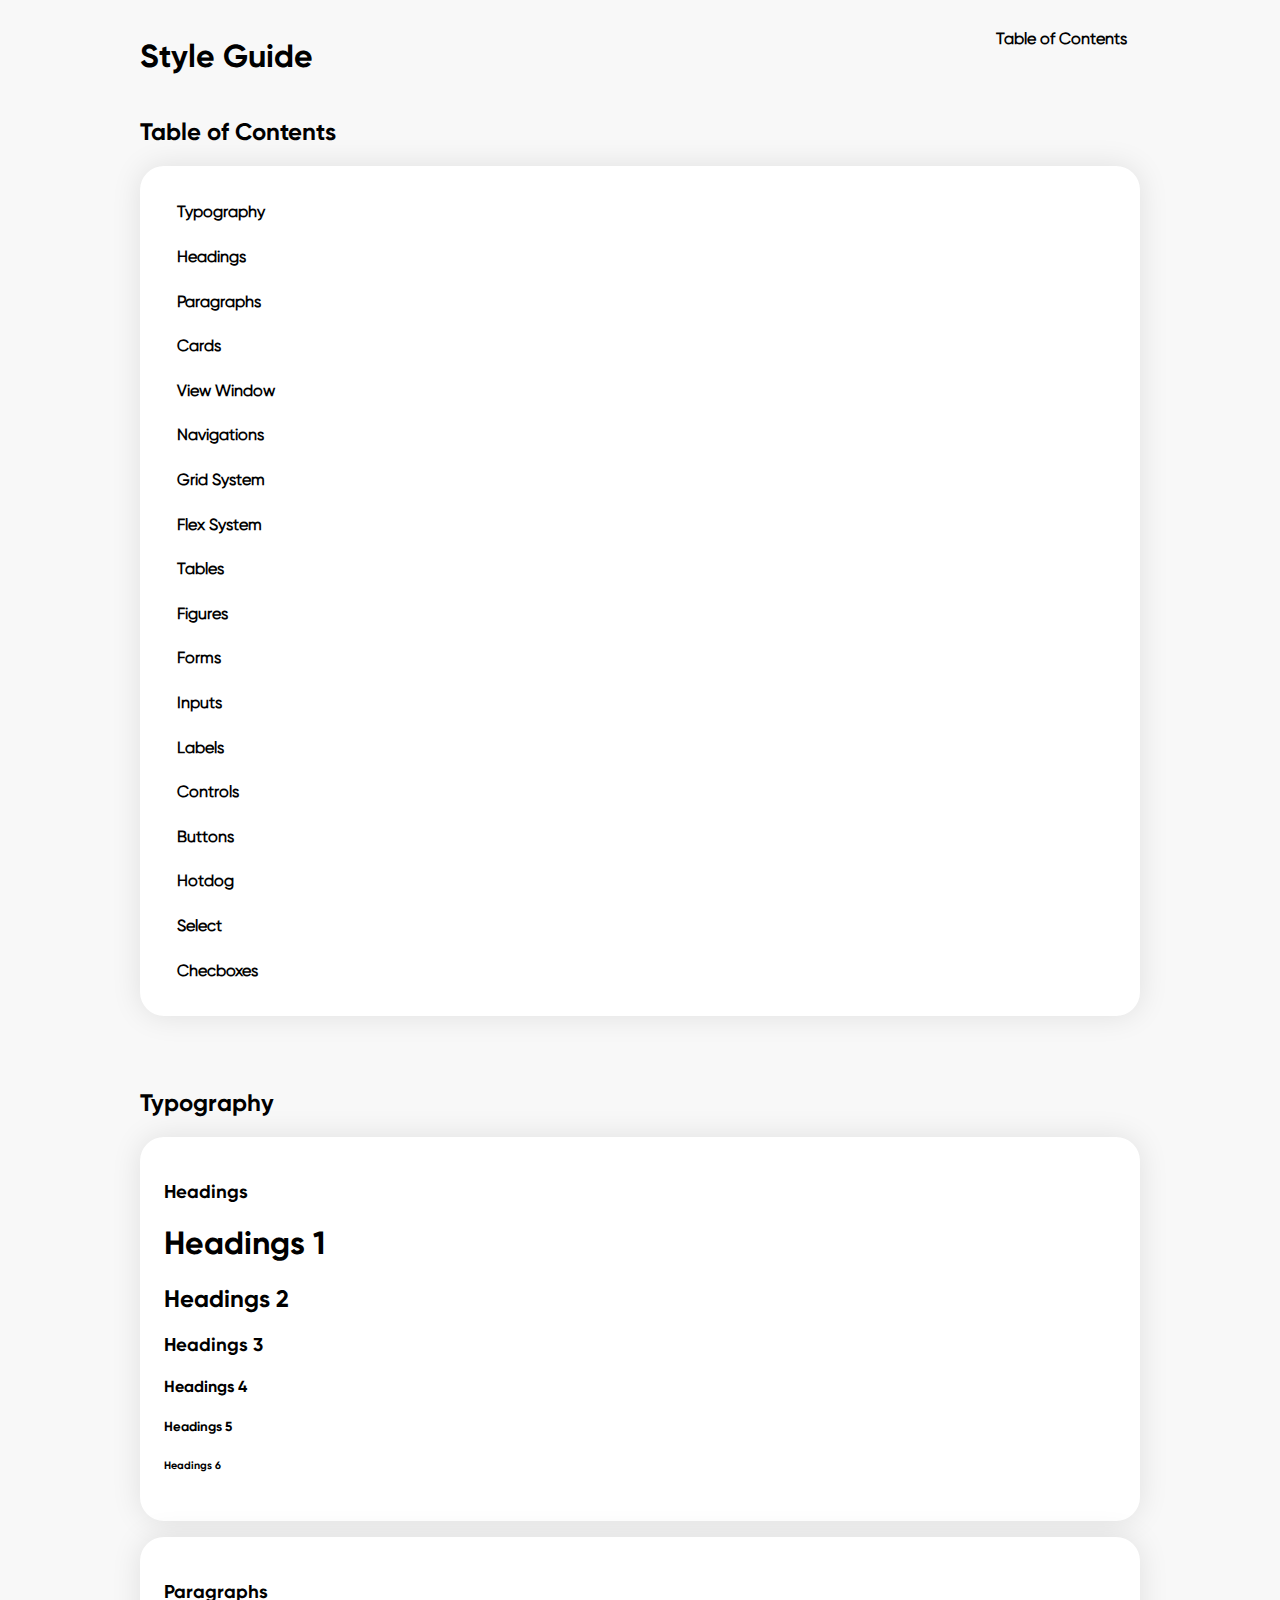
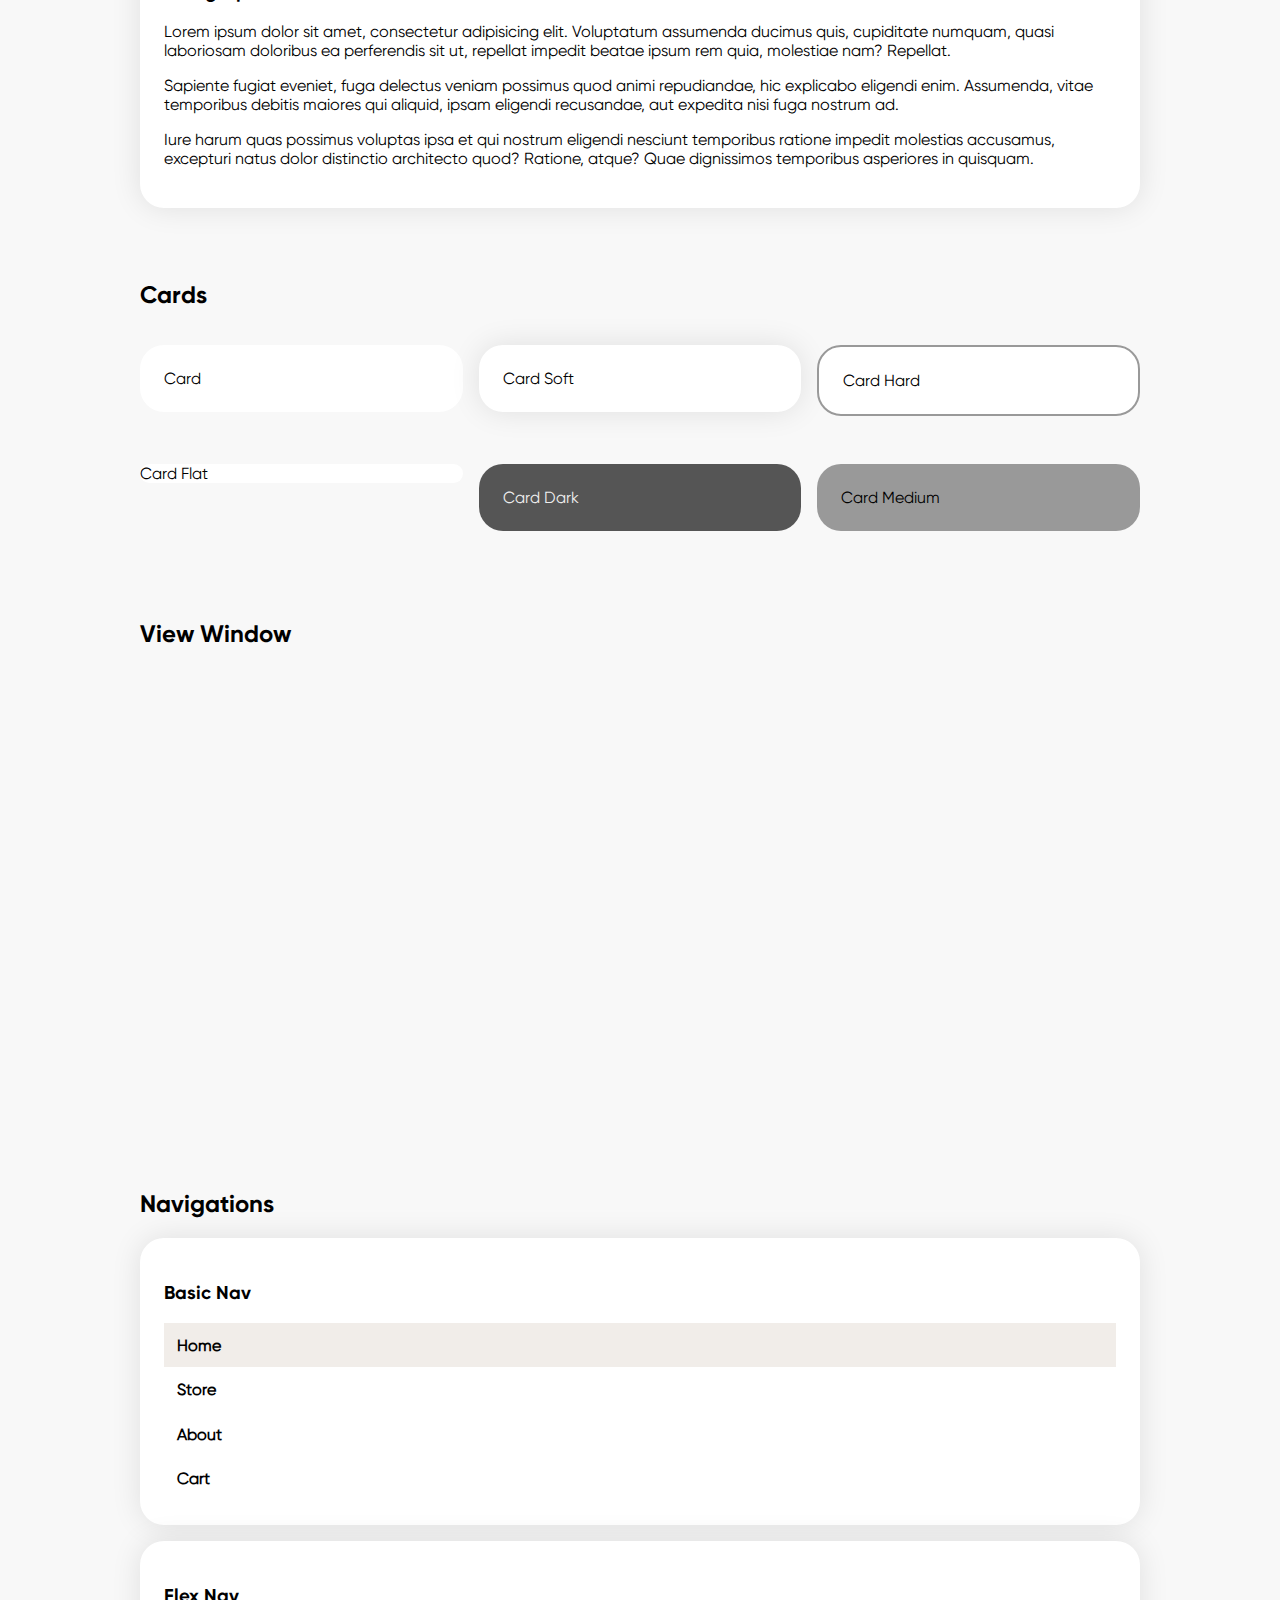
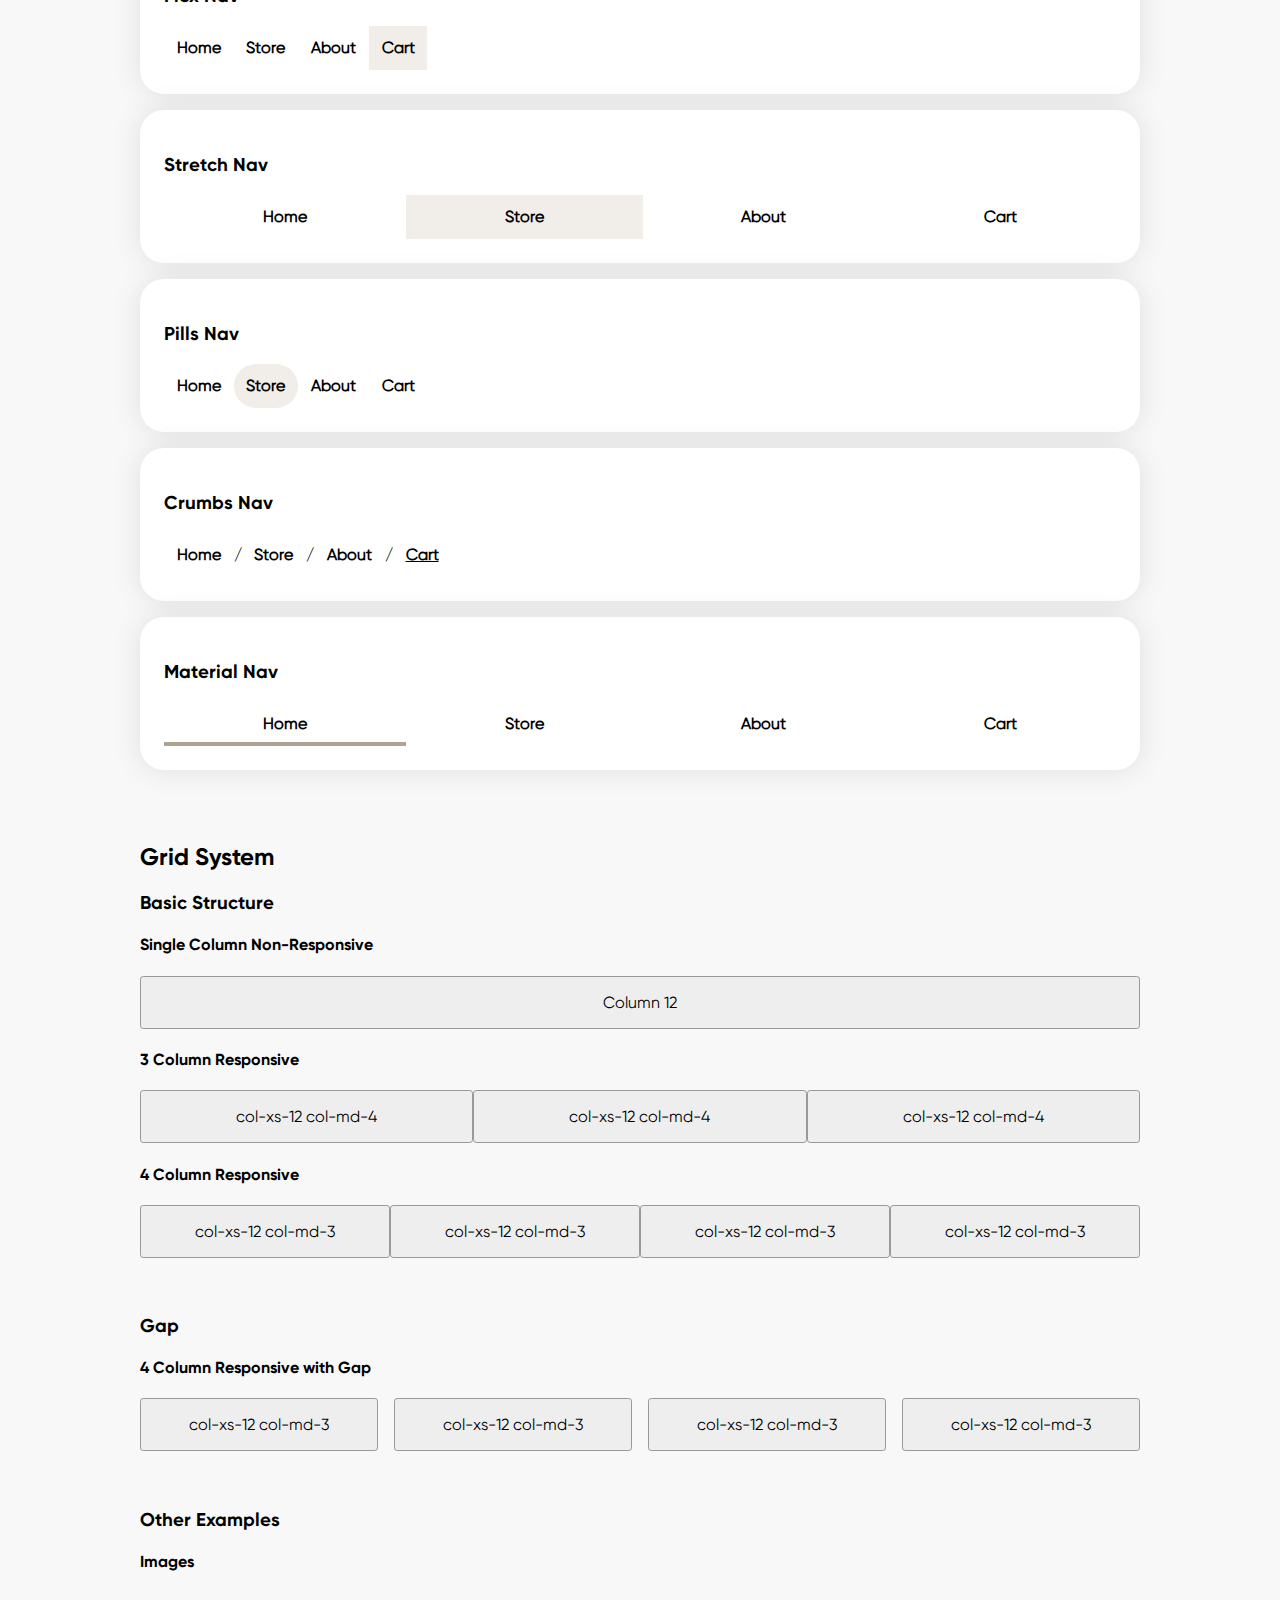
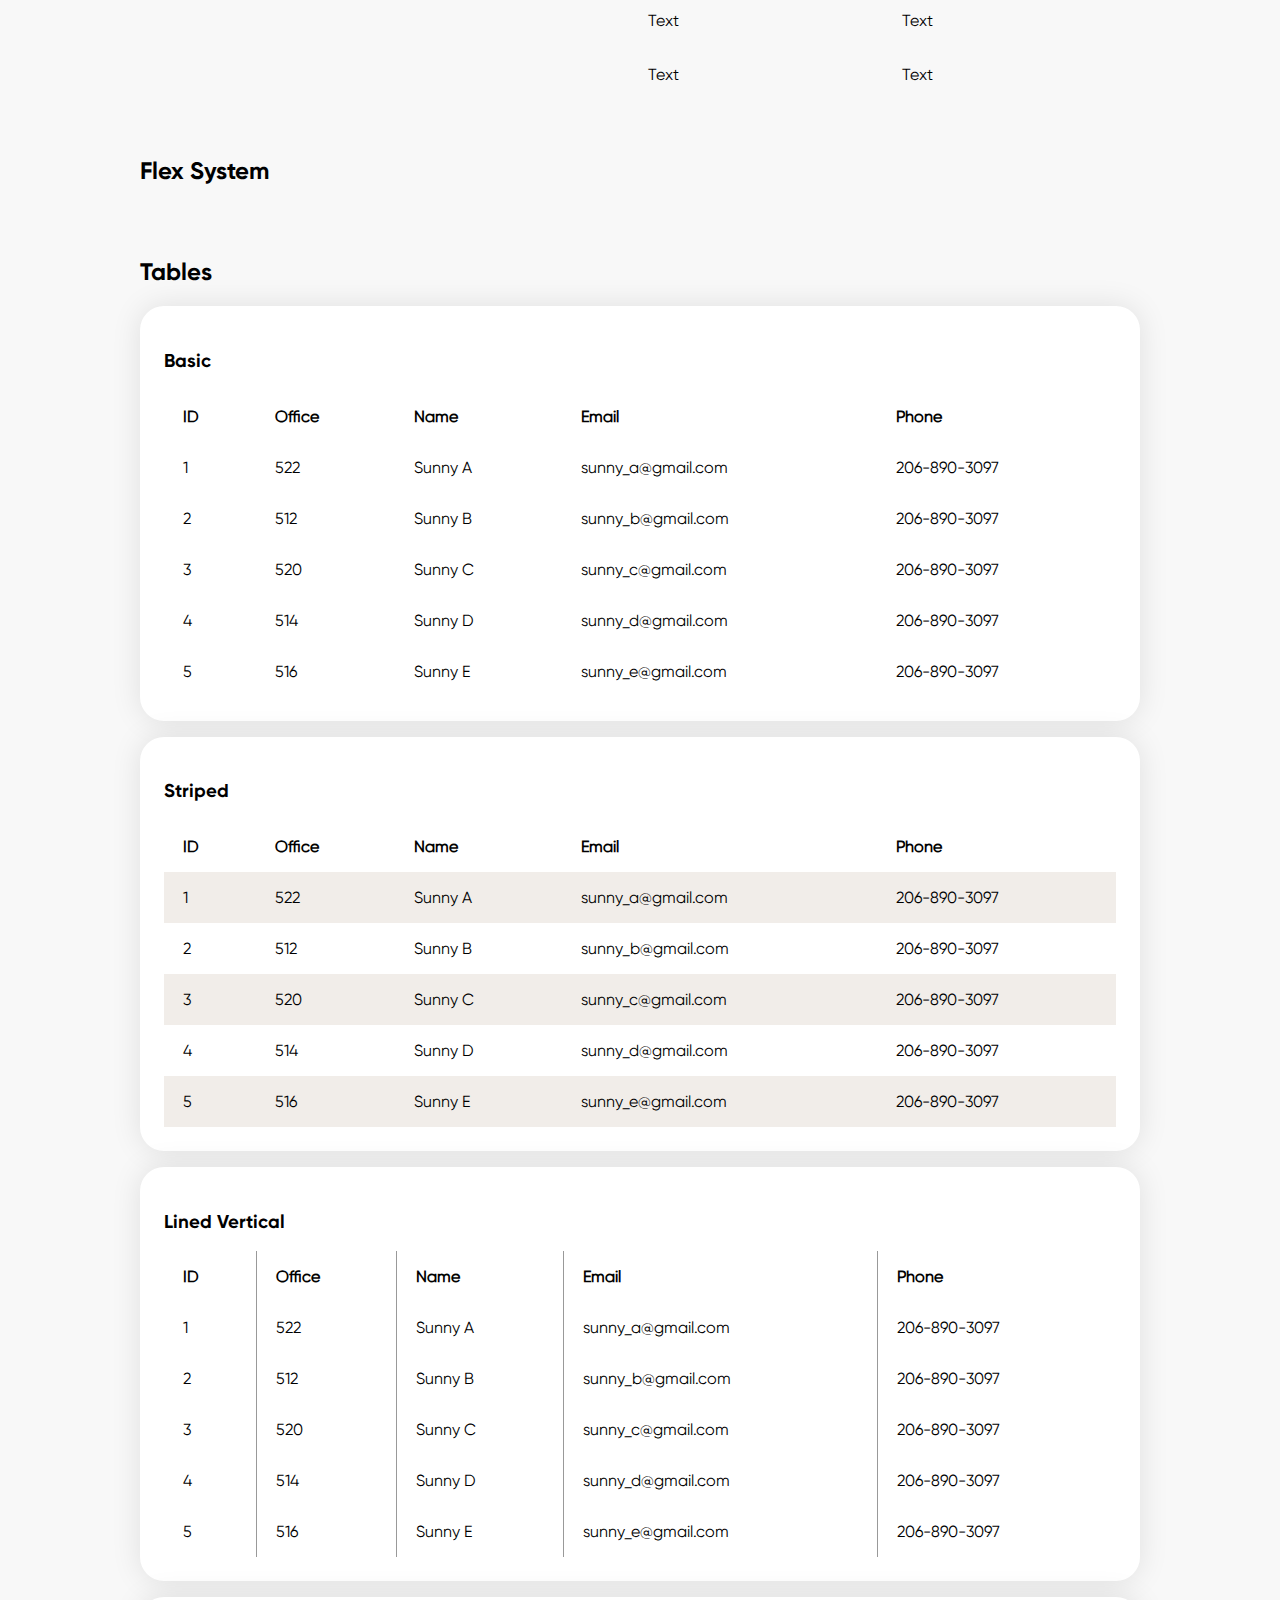
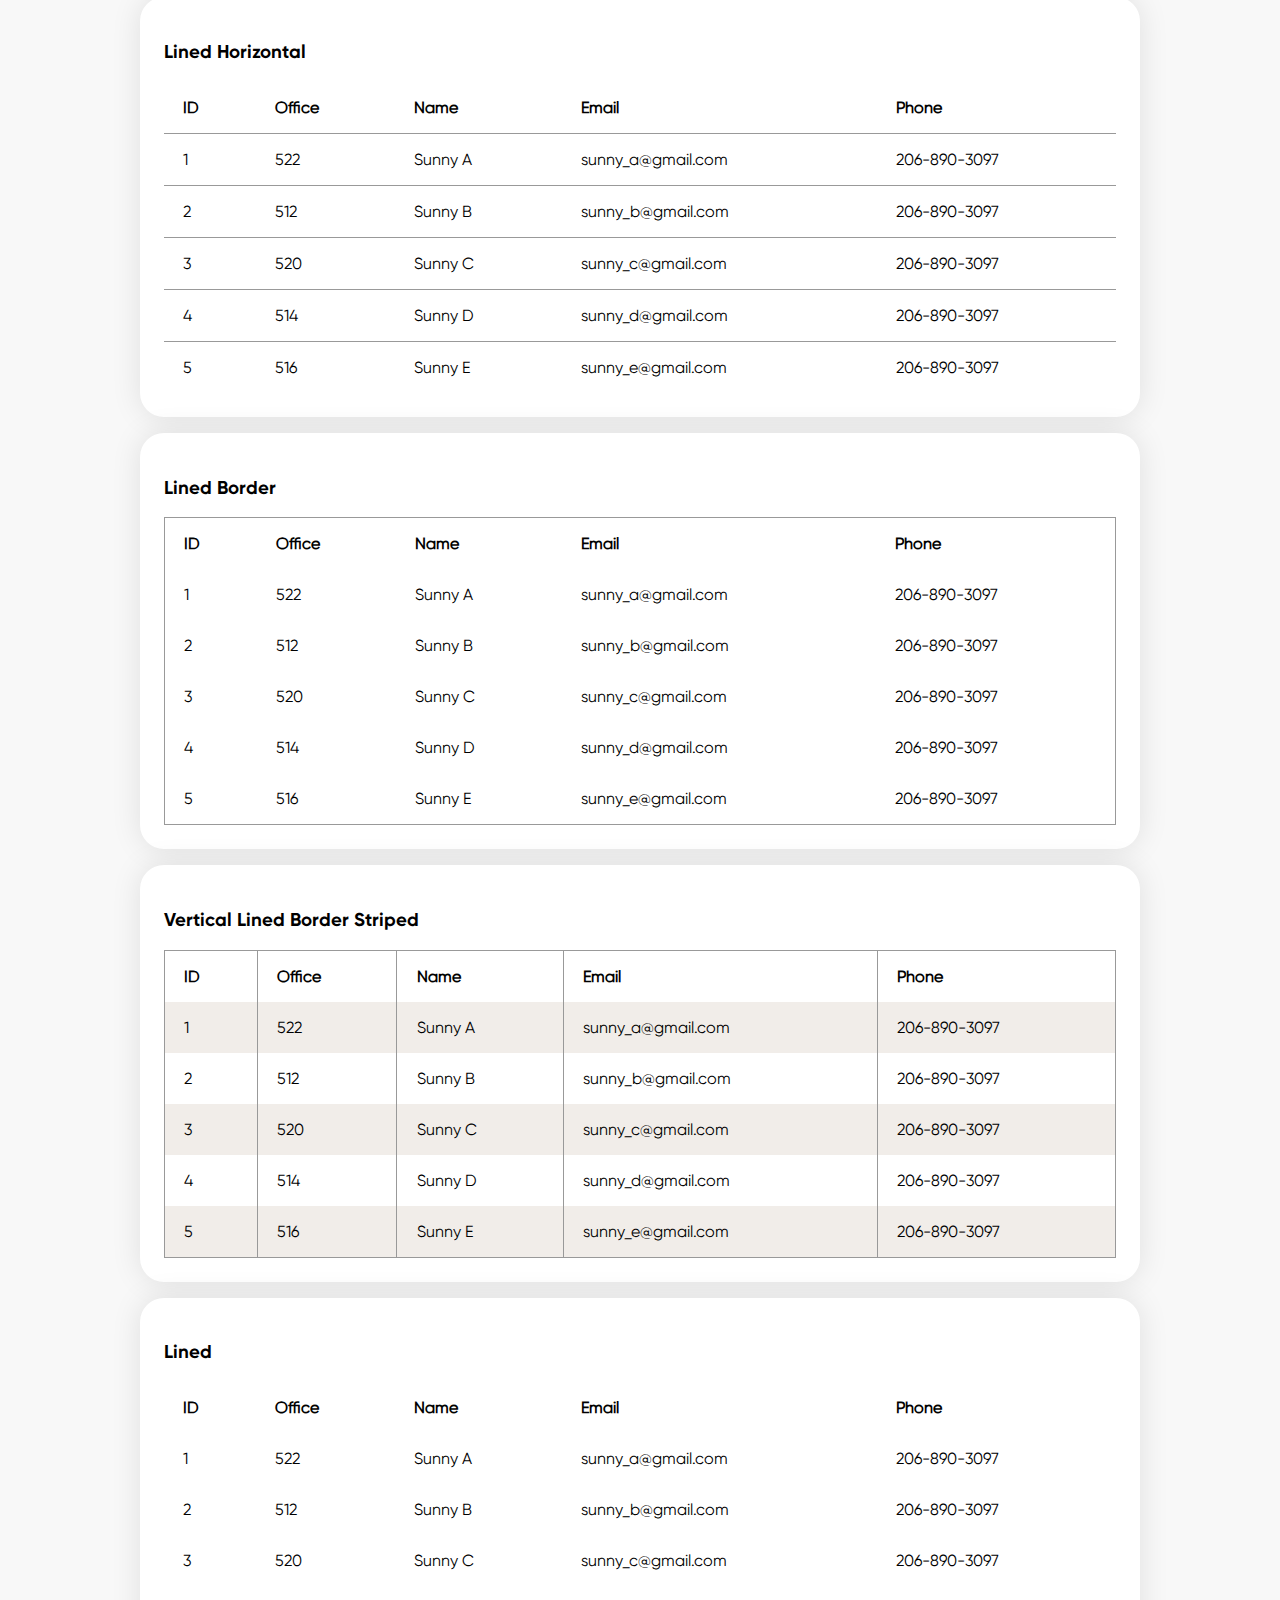
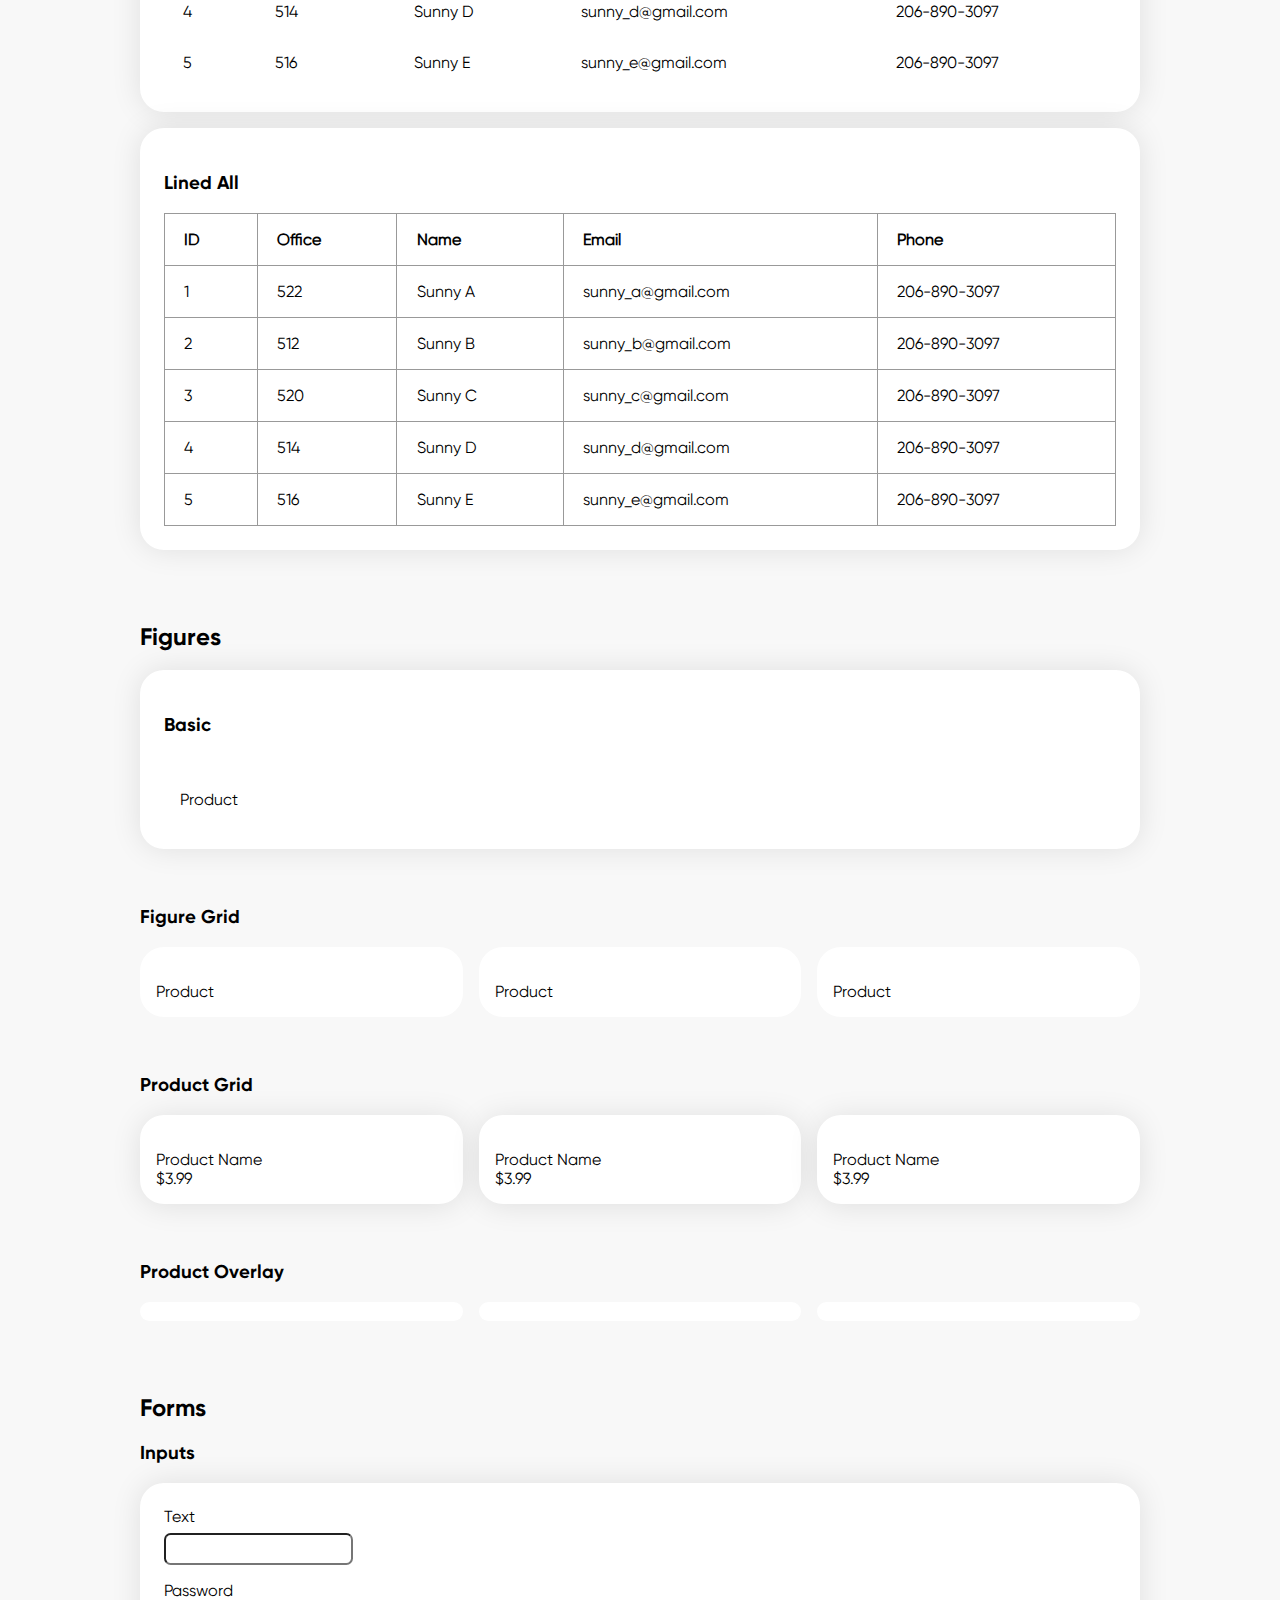
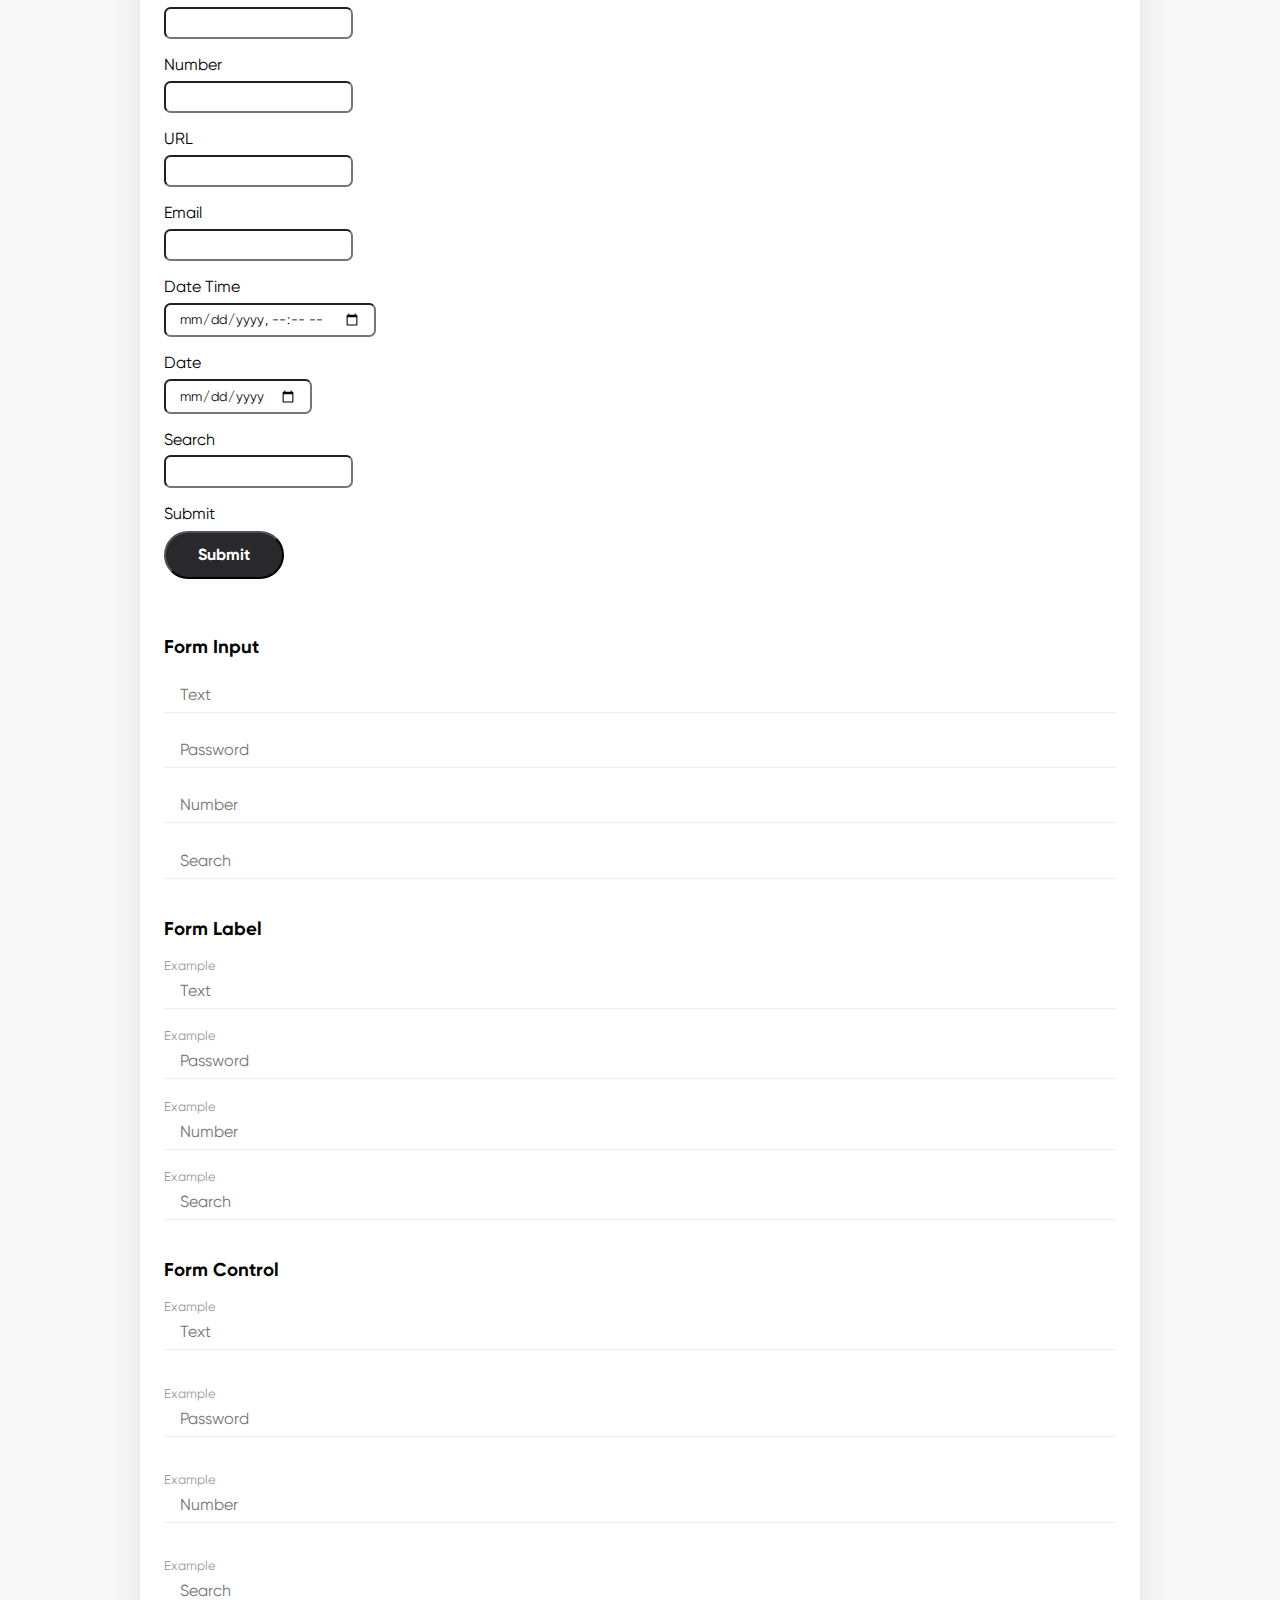
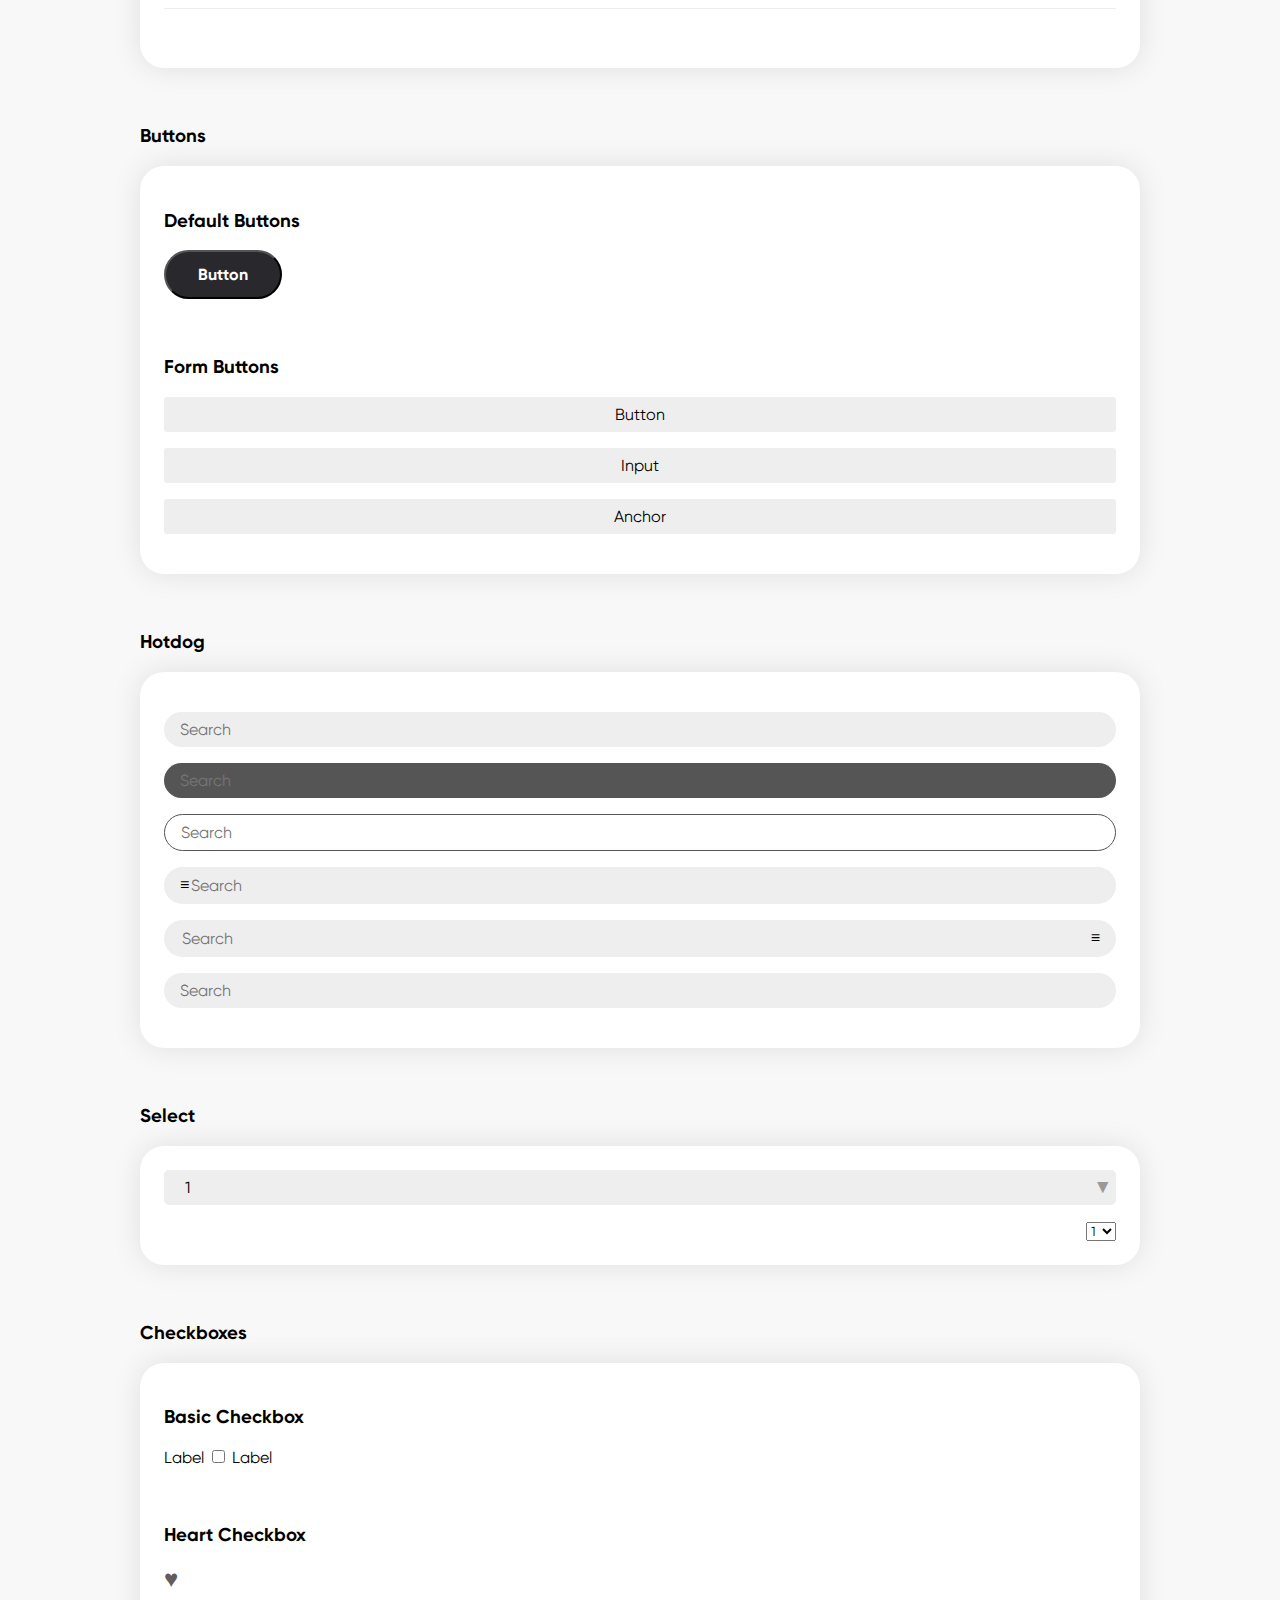
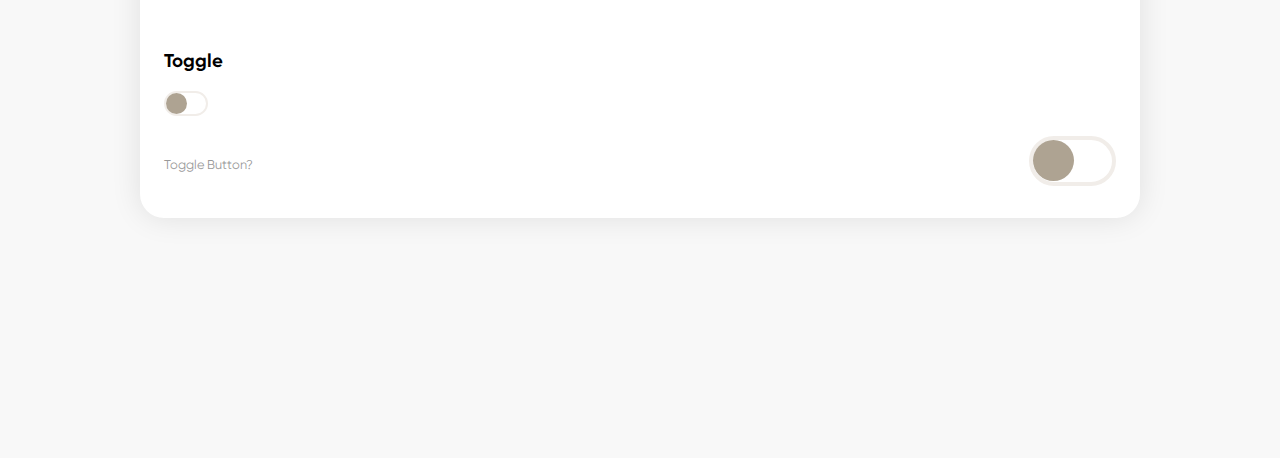
==== commit 7c6edfcc: "Module 7 Assignment" ====
--- a/styleguide/index.html
+++ b/styleguide/index.html
@@ -1,6 +1,7 @@
 <!DOCTYPE html>
 <html lang="en">
 <head>
+	
 	<meta charset="UTF-8">
 	<meta name="viewport" content="width=device-width, initial-scale=1.0">
 	<title>Sunny's Style Guide</title>
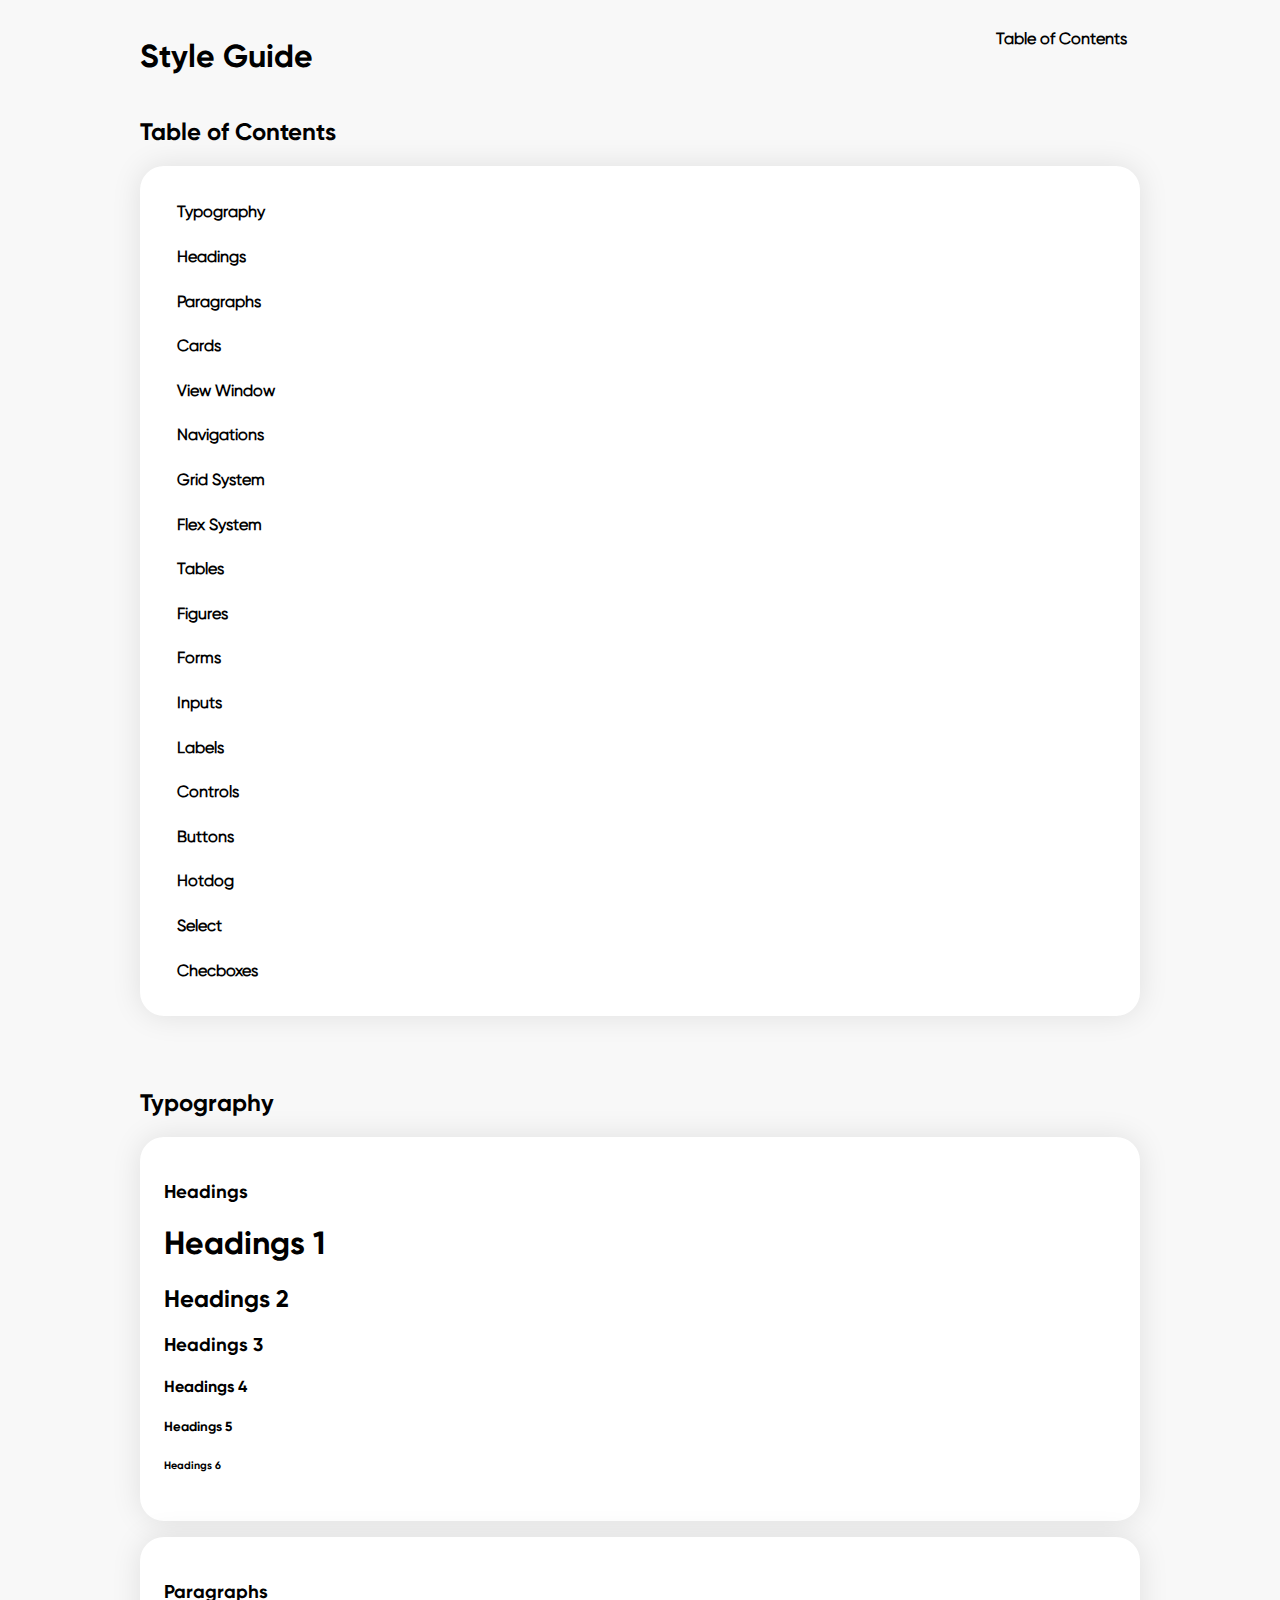
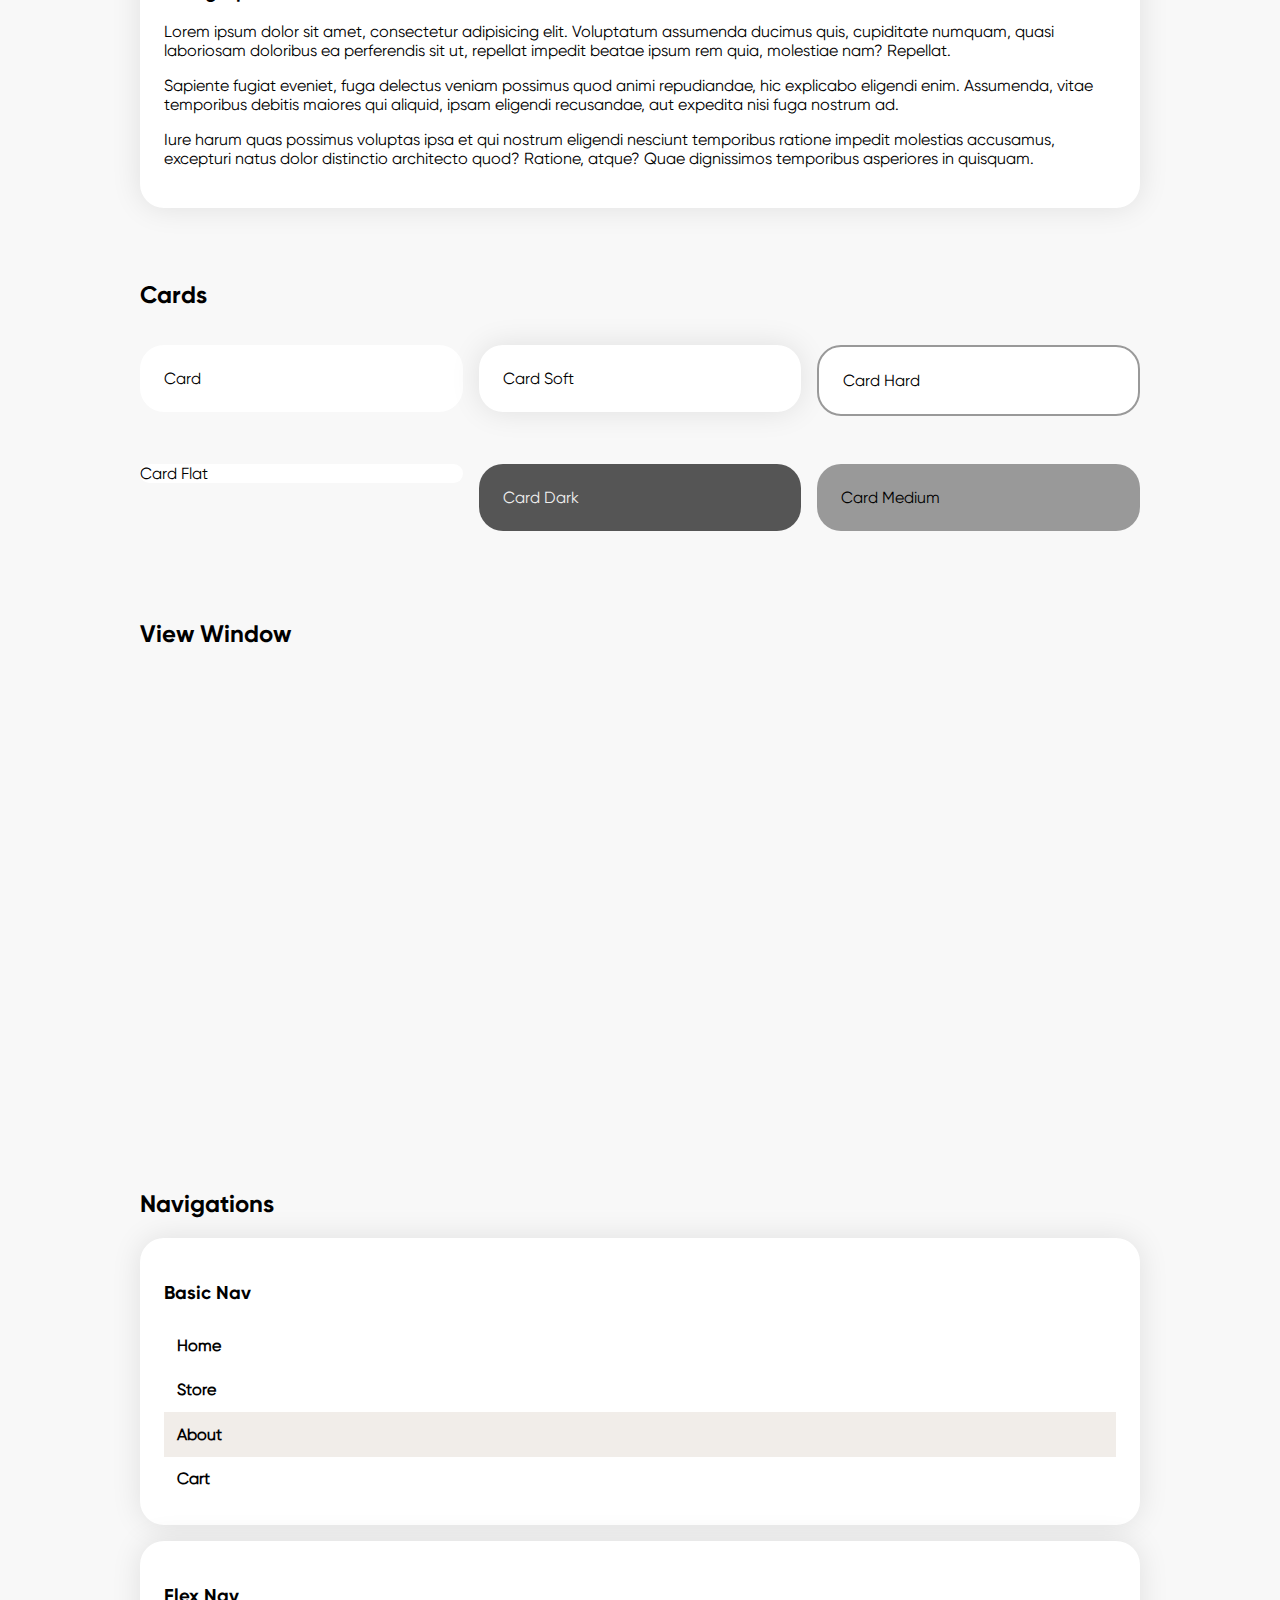
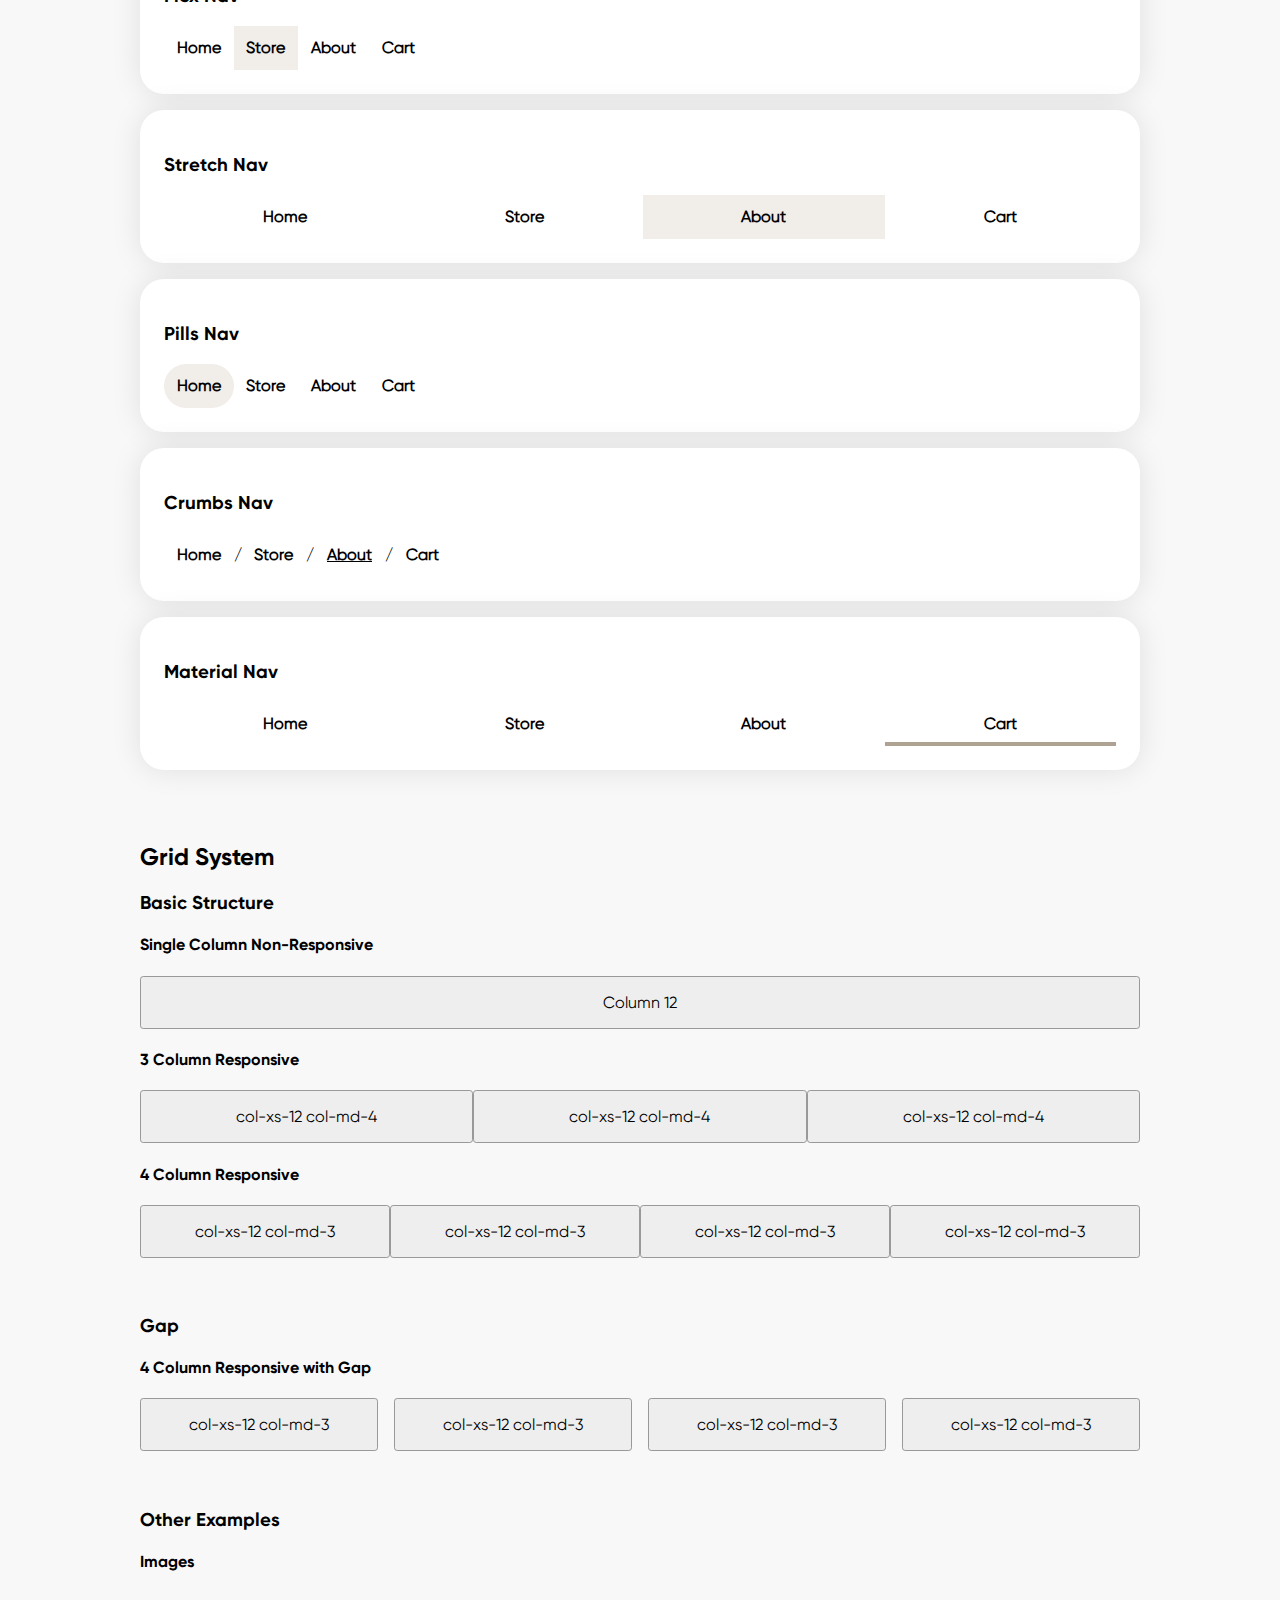
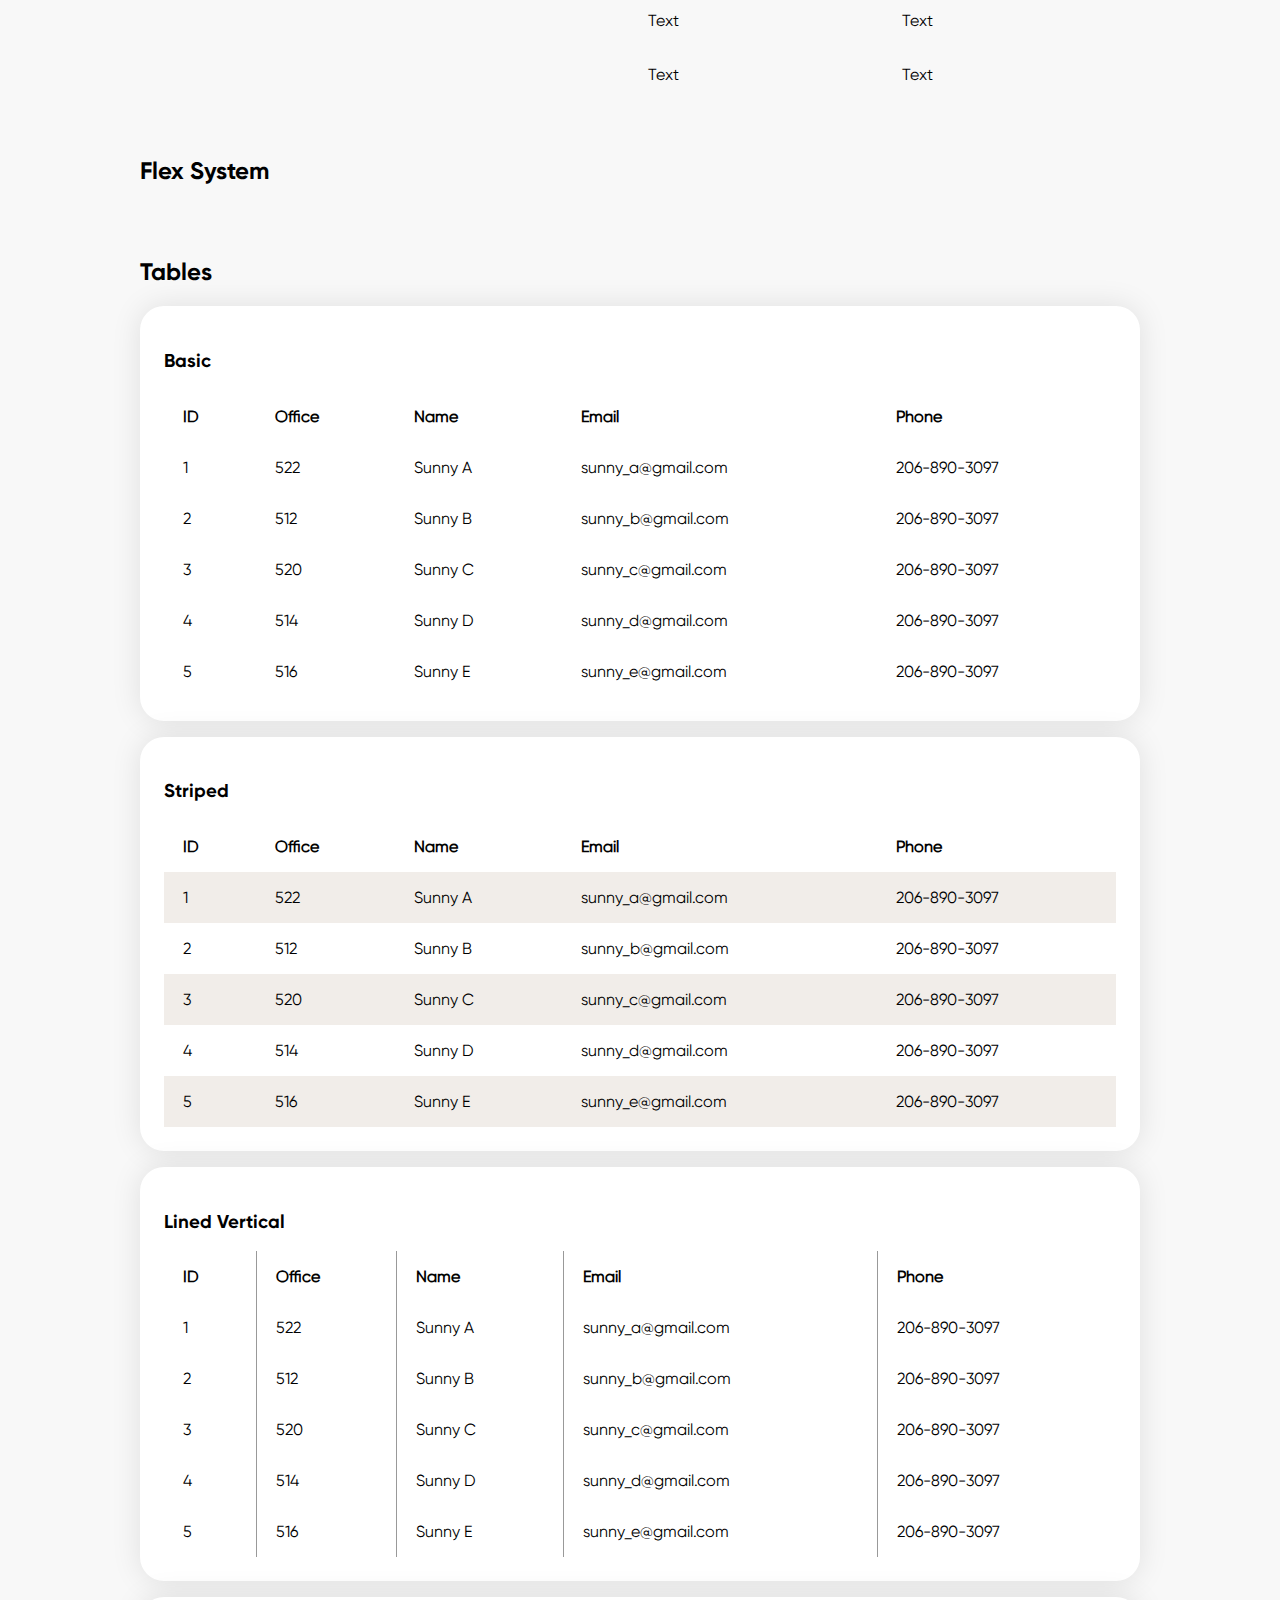
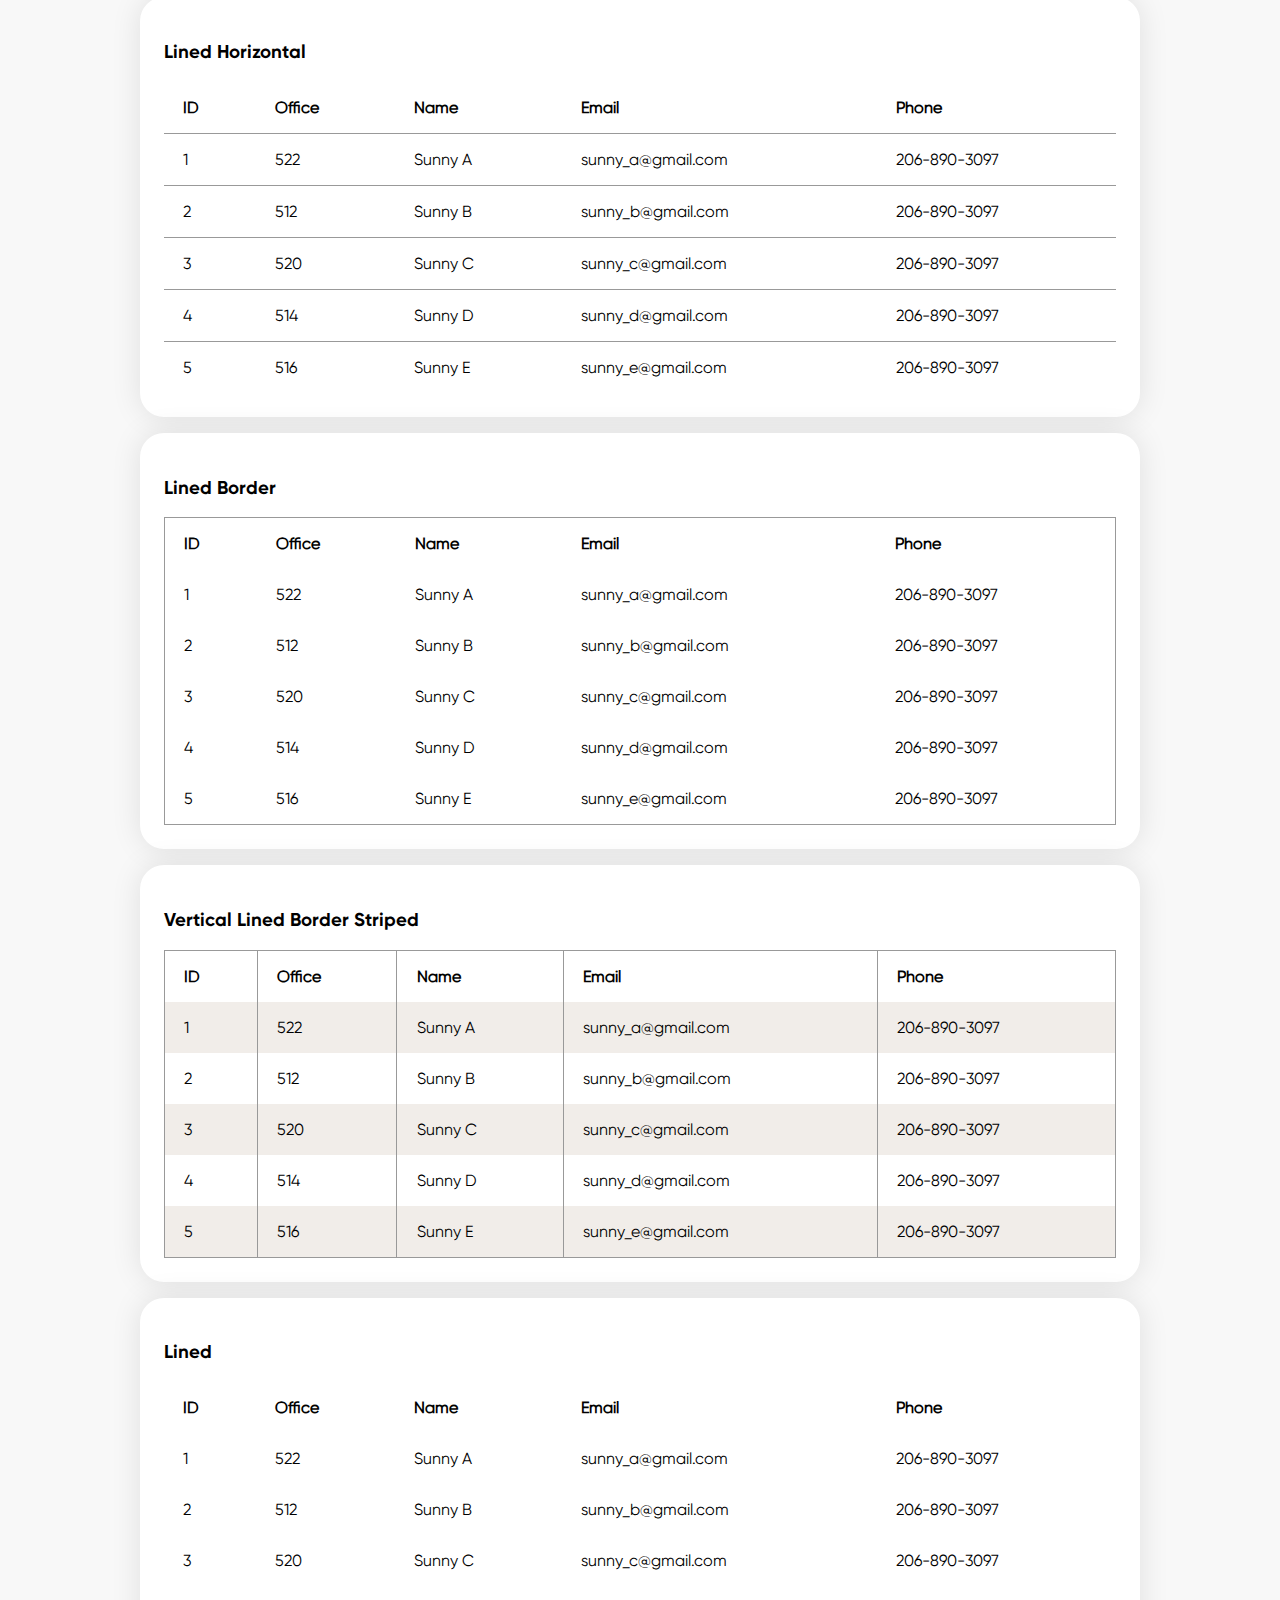
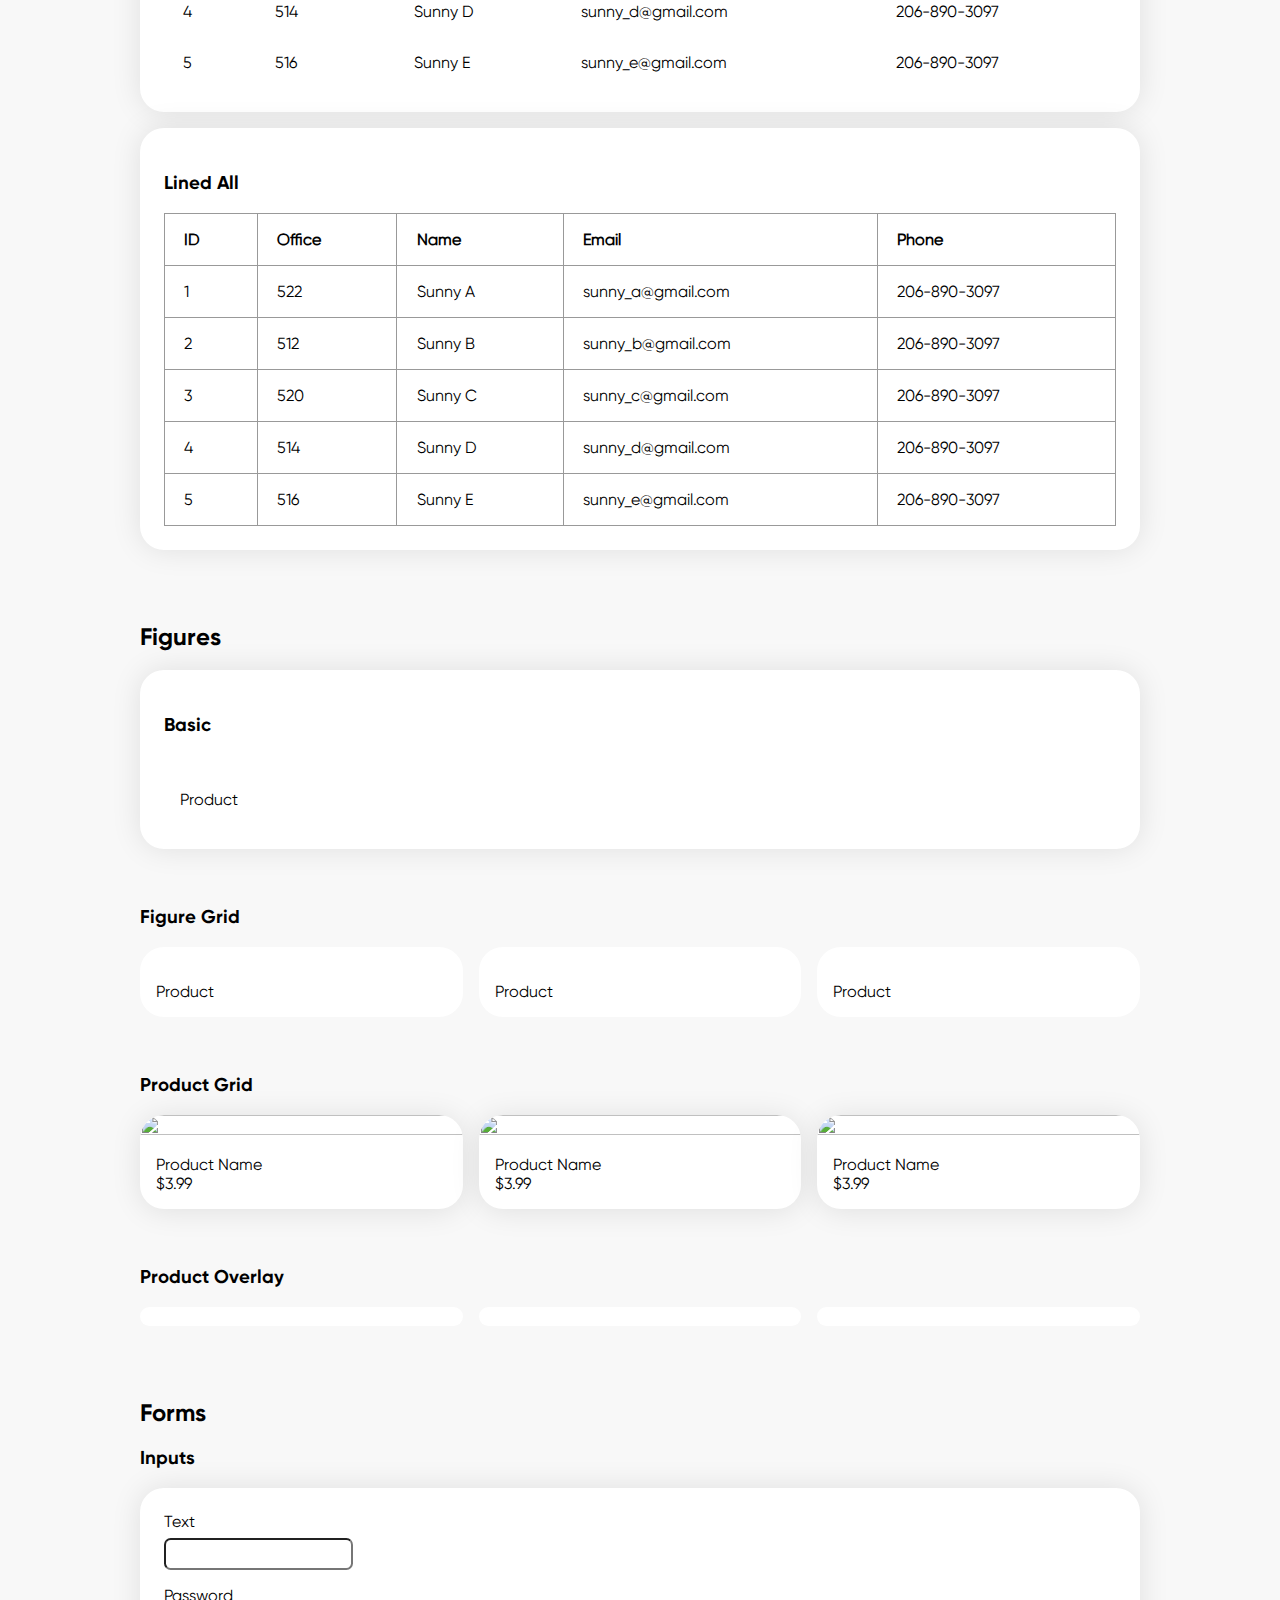
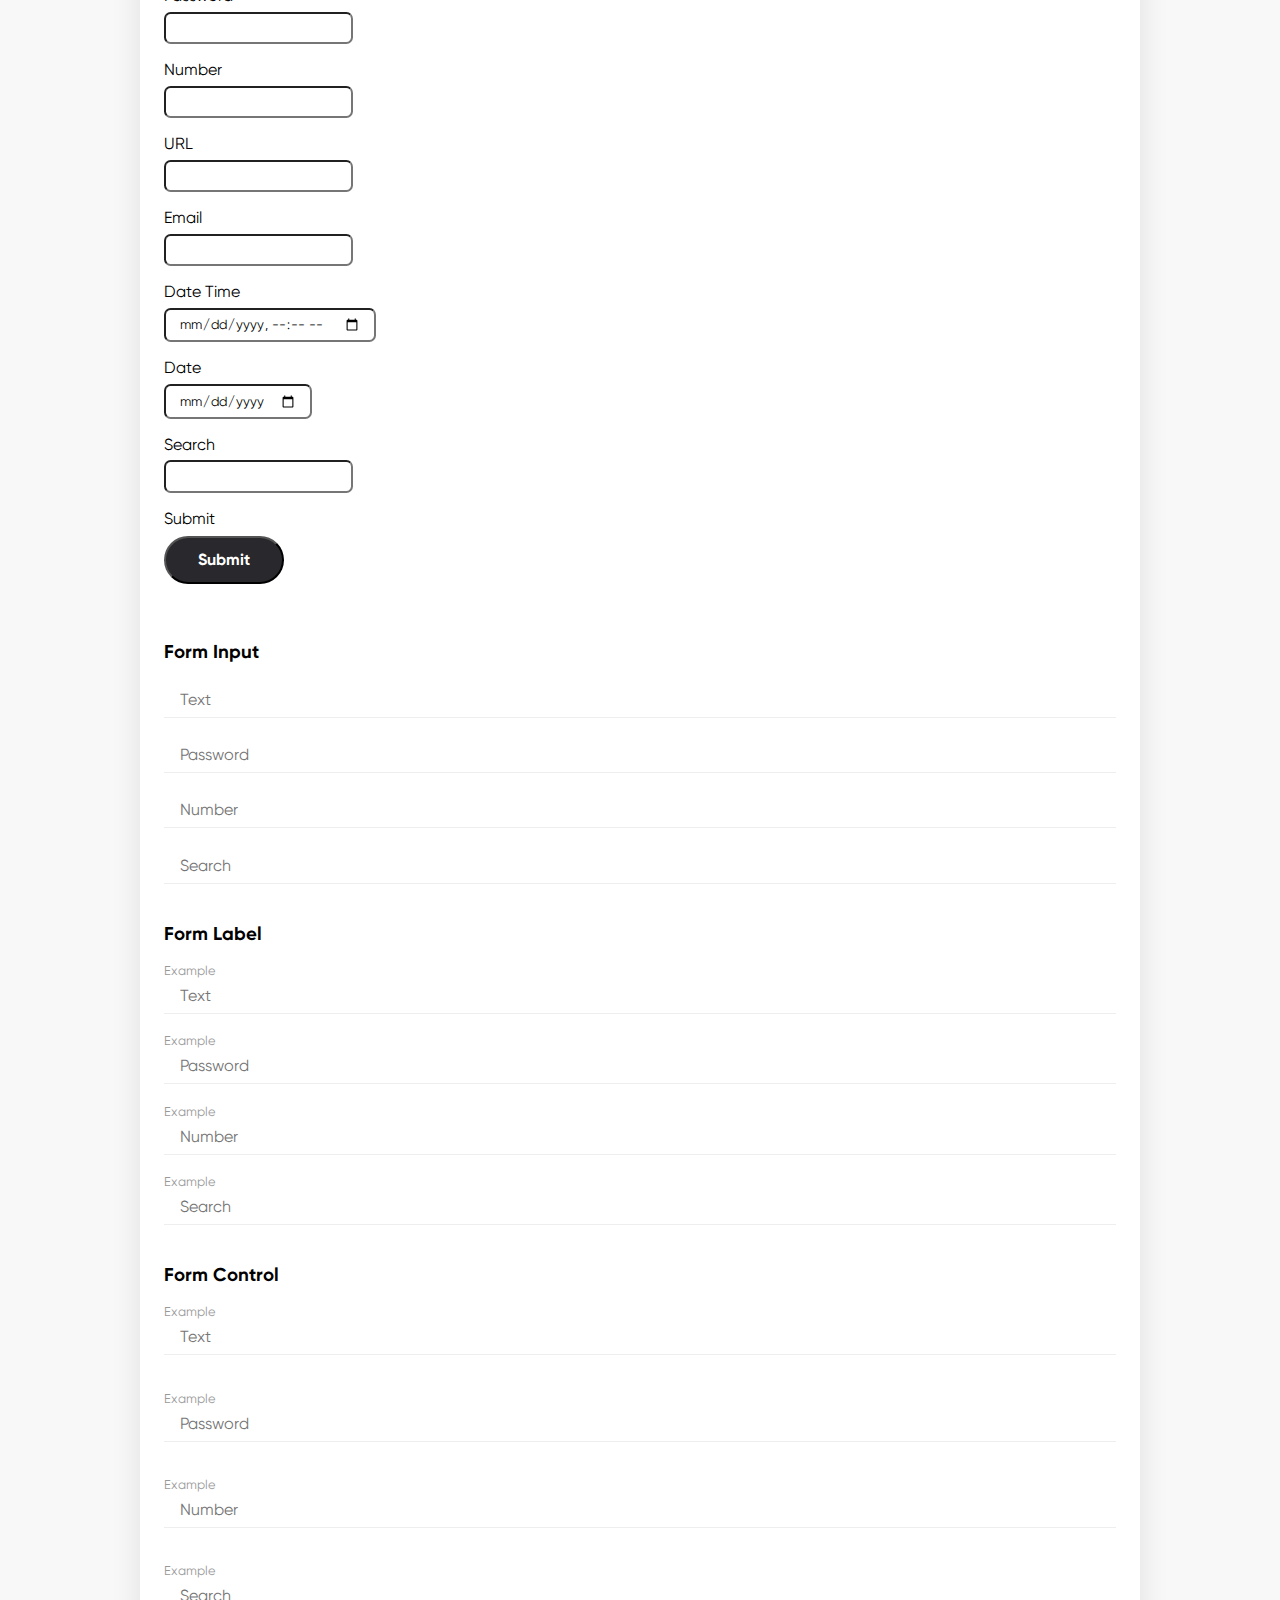
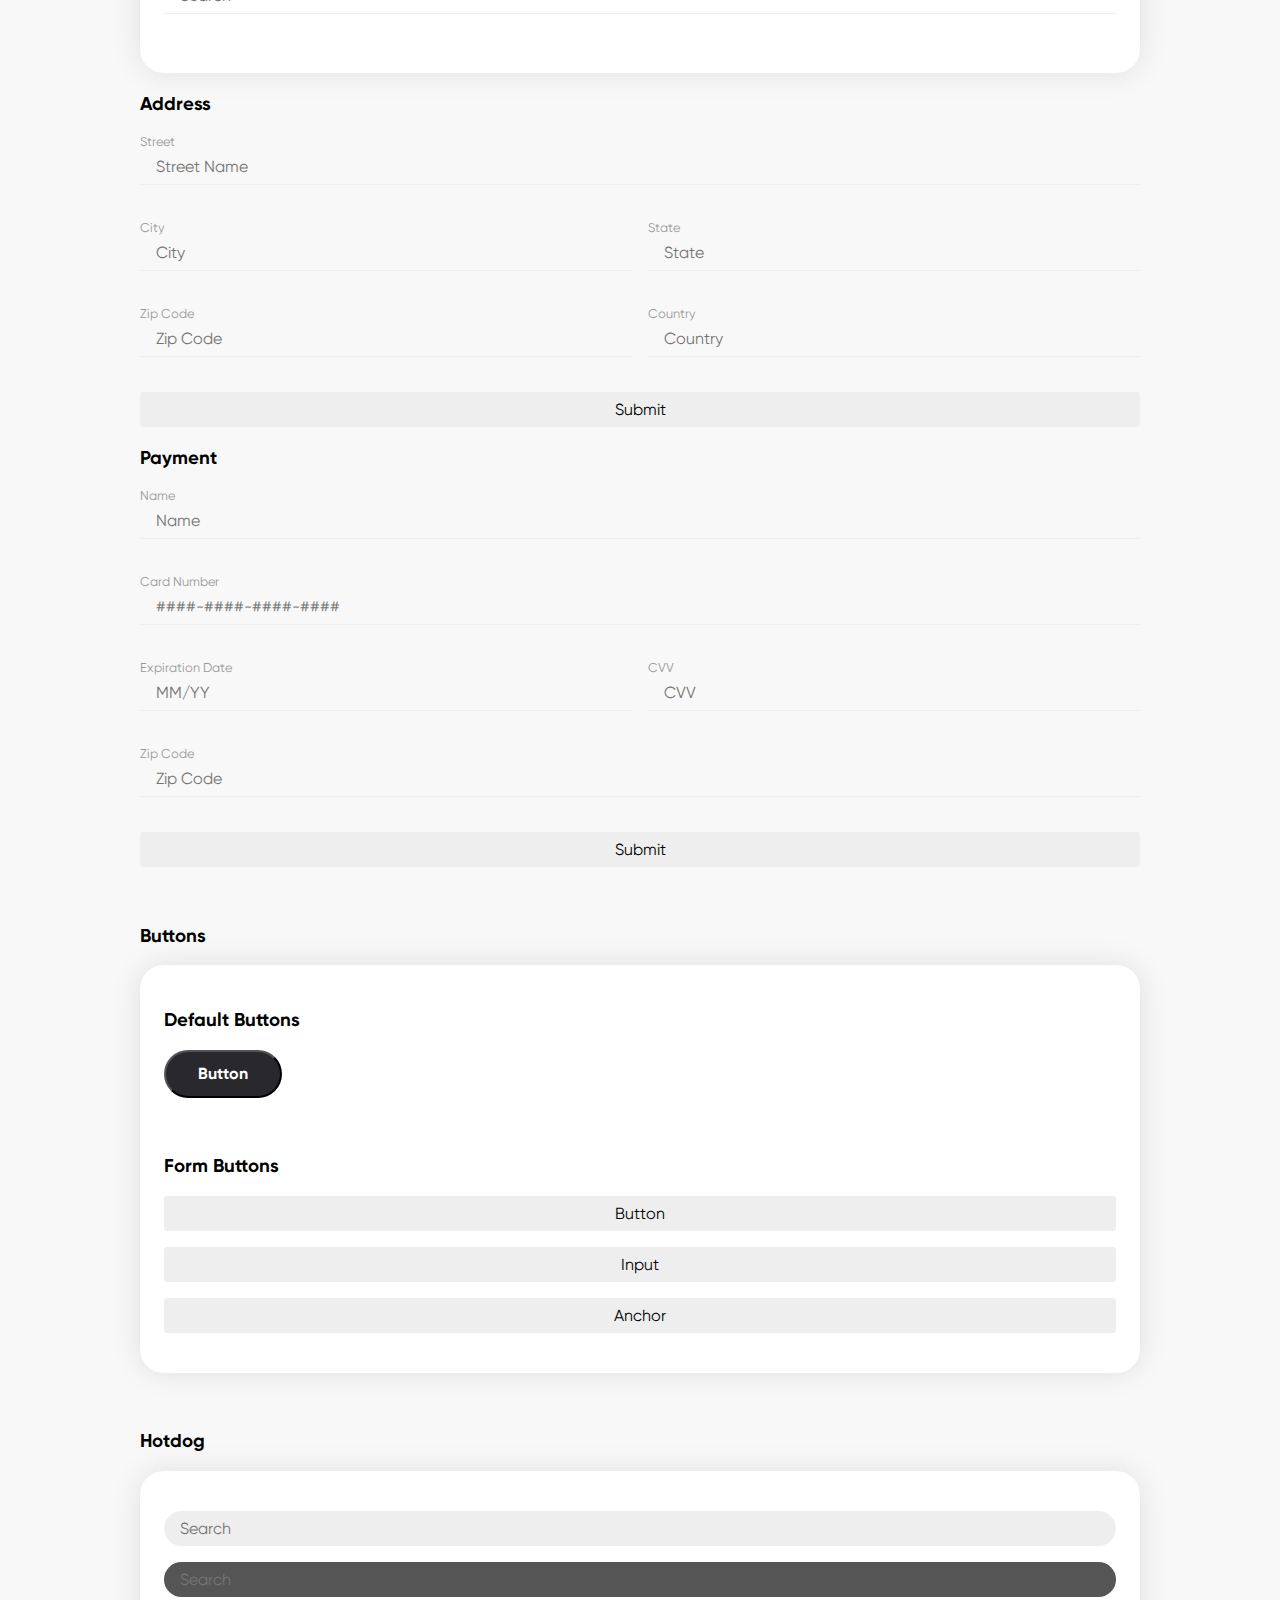
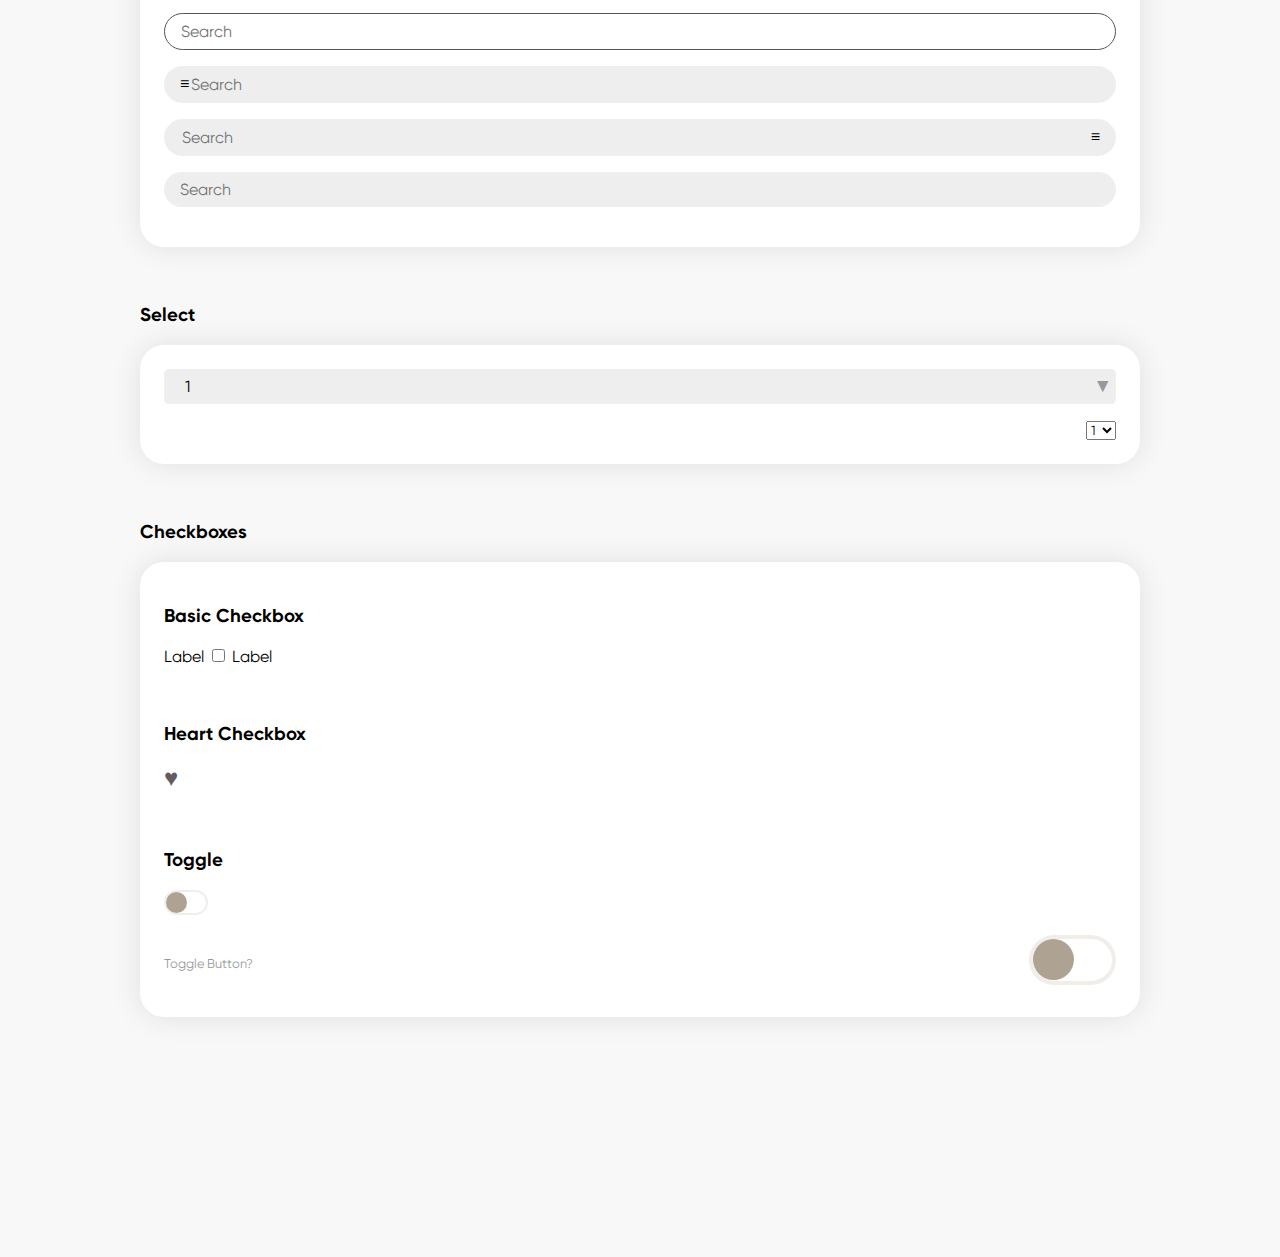
==== commit 4592caa3: "Module 10 Assignment" ====
--- a/styleguide/index.html
+++ b/styleguide/index.html
@@ -491,6 +491,75 @@
 				</div>
 			</form>
 		</div>
+
+		<form class="form">
+				<h3>Address</h3>
+				<div class="form-control">
+					<label for="address-street" class="form-label">Street</label>
+					<input type="text" class="form-input" id="address-street" placeholder="Street Name">
+				</div>
+
+				<div class="form-control">
+					<div class="grid gap">
+						<div class="col-xs-12 col-md-6">
+							<label for="address-city" class="form-label">City</label>
+							<input type="text" class="form-input" id="address-city" placeholder="City">
+						</div>
+						<div class="col-xs-12 col-md-6">
+							<label for="address-state" class="form-label">State</label>
+							<input type="text" class="form-input" id="address-state" placeholder="State">
+						</div>
+					</div>
+				</div>
+
+				<div class="form-control">
+					<div class="grid gap">
+						<div class="col-xs-12 col-md-6">
+							<label for="address-zip" class="form-label">Zip Code</label>
+							<input type="text" class="form-input" id="address-zip" placeholder="Zip Code">
+						</div>
+						<div class="col-xs-12 col-md-6">
+							<label for="address-country" class="form-label">Country</label>
+							<input type="text" class="form-input" id="address-country" placeholder="Country">
+						</div>
+					</div>
+				</div>
+				<div class="form-control">
+					<input type="text" class="form-button" value="Submit">
+				</div>
+			</form>
+
+			<form>
+				<h3>Payment</h3>
+				<div class="form-control">
+					<label for="payment-name" class="form-label">Name</label>
+					<input type="text" class="form-input" id="payment-name" placeholder="Name">
+				</div>
+				<div class="form-control">
+					<label for="payment-number" class="form-label">Card Number</label>
+					<input type="text" class="form-input" id="payment-number" placeholder="####-####-####-####">
+				</div>
+				<div class="form-control">
+					<div class="grid gap">
+						<div class="col-xs-12 col-md-6">
+							<label for="apayment-expiration" class="form-label">Expiration Date</label>
+							<input type="text" class="form-input" id="payment-expiration" placeholder="MM/YY">
+						</div>
+						<div class="col-xs-12 col-md-6">
+							<label for="payment-cvv" class="form-label">CVV</label>
+							<input type="text" class="form-input" id="payment-cvv" placeholder="CVV">
+						</div>
+					</div>
+				</div>
+				<div class="form-control">
+					<label for="payment-zip" class="form-label">Zip Code</label>
+					<input type="text" class="form-input" id="payment-zip" placeholder="Zip Code">
+				</div>
+				<div class="form-control">
+					<input type="text" class="form-button" value="Submit">
+				</div>
+			</form>
+
 			<h3 id="buttons" class="h3-margin">Buttons</h3>
 				<div class="card soft">
 					<h3>Default Buttons</h3>
--- a/lib/css/gridsystem.css
+++ b/lib/css/gridsystem.css
@@ -13,7 +13,7 @@
 }
 
 .card .grid > * {
-	border: 1px solid black;
+/* 	border: 1px solid black;  */
 	padding: 1em;
 }
 .card .grid > .grid {
--- a/lib/css/styleguide.css
+++ b/lib/css/styleguide.css
@@ -49,7 +49,7 @@
 	text-decoration: none;
 }
 a:hover {
-	text-decoration: underline;
+	text-decoration: none;
 }
 
 /* LAYOUT CLASSES */
@@ -96,6 +96,9 @@
 }
 .last-paragraph {
 	margin-bottom: 3em;
+}
+.flex-column {
+	flex-direction: column;
 }
 
 /* SMALL CLASSES */
@@ -227,6 +230,15 @@
 	.card.flat {
 		padding: 0;
 	}
+	.card-selection~.card-selection {
+	/*	border-top: 1px solid var(--color-neutral-light);  */
+	}
+	.card-selection {
+		padding: 1em;
+	}
+
+/* WELL */
+
 .well {
 	background-color: var(--color-neutral-light);
 	padding: 1em 0;
@@ -294,6 +306,9 @@
 }
 .figure figcaption {
 	padding: 1em;
+}
+figcaption div {
+/*	text-align: center;  */
 }
 
 
--- a/css/storetheme.css
+++ b/css/storetheme.css
@@ -41,7 +41,10 @@
 	box-shadow: 0 2px 30px rgba(0, 0, 0, 0.1);
 	overflow: hidden;
 }
-
+.figure.product img {
+	height: 100%;
+	object-fit: contain;
+}
 .product-overlay {
 	position: relative;
 	overflow: hidden;
@@ -132,6 +135,19 @@
 	border: 1px solid var(--color-neutral-medium);
 	text-align: center;
 }
+.images-main img {
+	width: 100%;
+	height: 40vh;
+	object-fit: contain;
+}
+.images-thumbs img {
+	width: 8em;
+	height: 6em;
+	object-fit: contain;
+}
+.store-name {
+	padding: 0.8em;
+}
 .h2-margin {
 	margin-top: 3em;
 }
@@ -145,33 +161,61 @@
 .figure {
 	border-radius: 1.5em;
 }
-
-
-
-
-
-
-
-
-
-
-
-
-
-
-
-
-
-
-
-
-
-
-
-
-
-
-
-
-
-
+.product a:hover {
+	text-decoration: none;
+	color: var(--color-neutral-medium);
+}
+.product-list-brand-name, .product-detail-brand-name, .cart-brand-name  {
+	font-size: 0.8em;
+	font-family: var(--font-bold);
+	text-transform: uppercase;
+	margin-bottom: 0.2em;
+}
+.product-detail-product-name {
+	font-family: var(--font-regular);
+	font-size: 1.4em;
+}
+.cart-product-name {
+	margin-bottom: 0.6em;
+}
+.product-list-price, .product-detail-price {
+	font-size: 1.4em;
+	font-family: var(--font-bold);
+	color: var(--color-brown-light);
+	margin-top: 0.6em;
+}
+.cart-delete-button a {
+	color: #FF3B30;
+	padding-top: 0.6em;
+}
+.cart-delete-button a:hover {
+	text-decoration: underline;
+}
+.checkout-button {
+	margin-top: 1em;
+}
+
+
+
+
+
+
+
+
+
+
+
+
+
+
+
+
+
+
+
+
+
+
+
+
+
